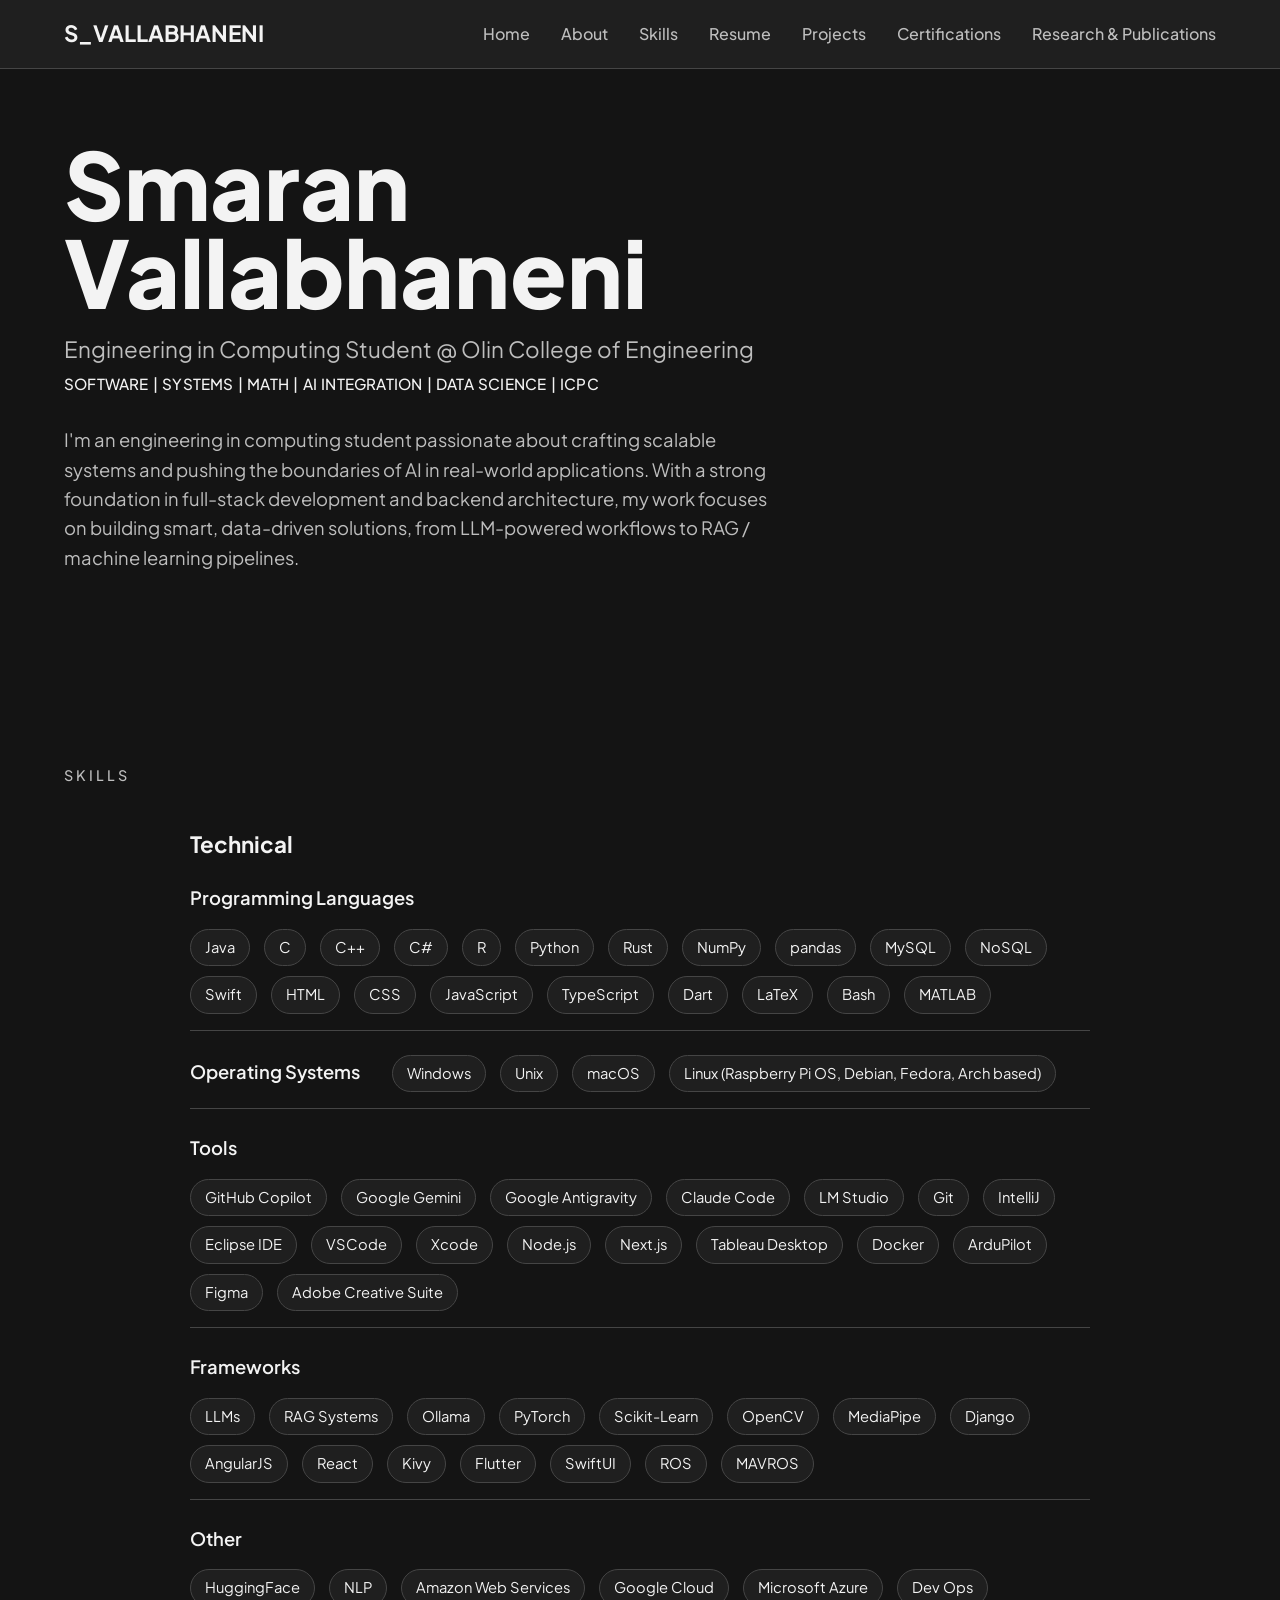
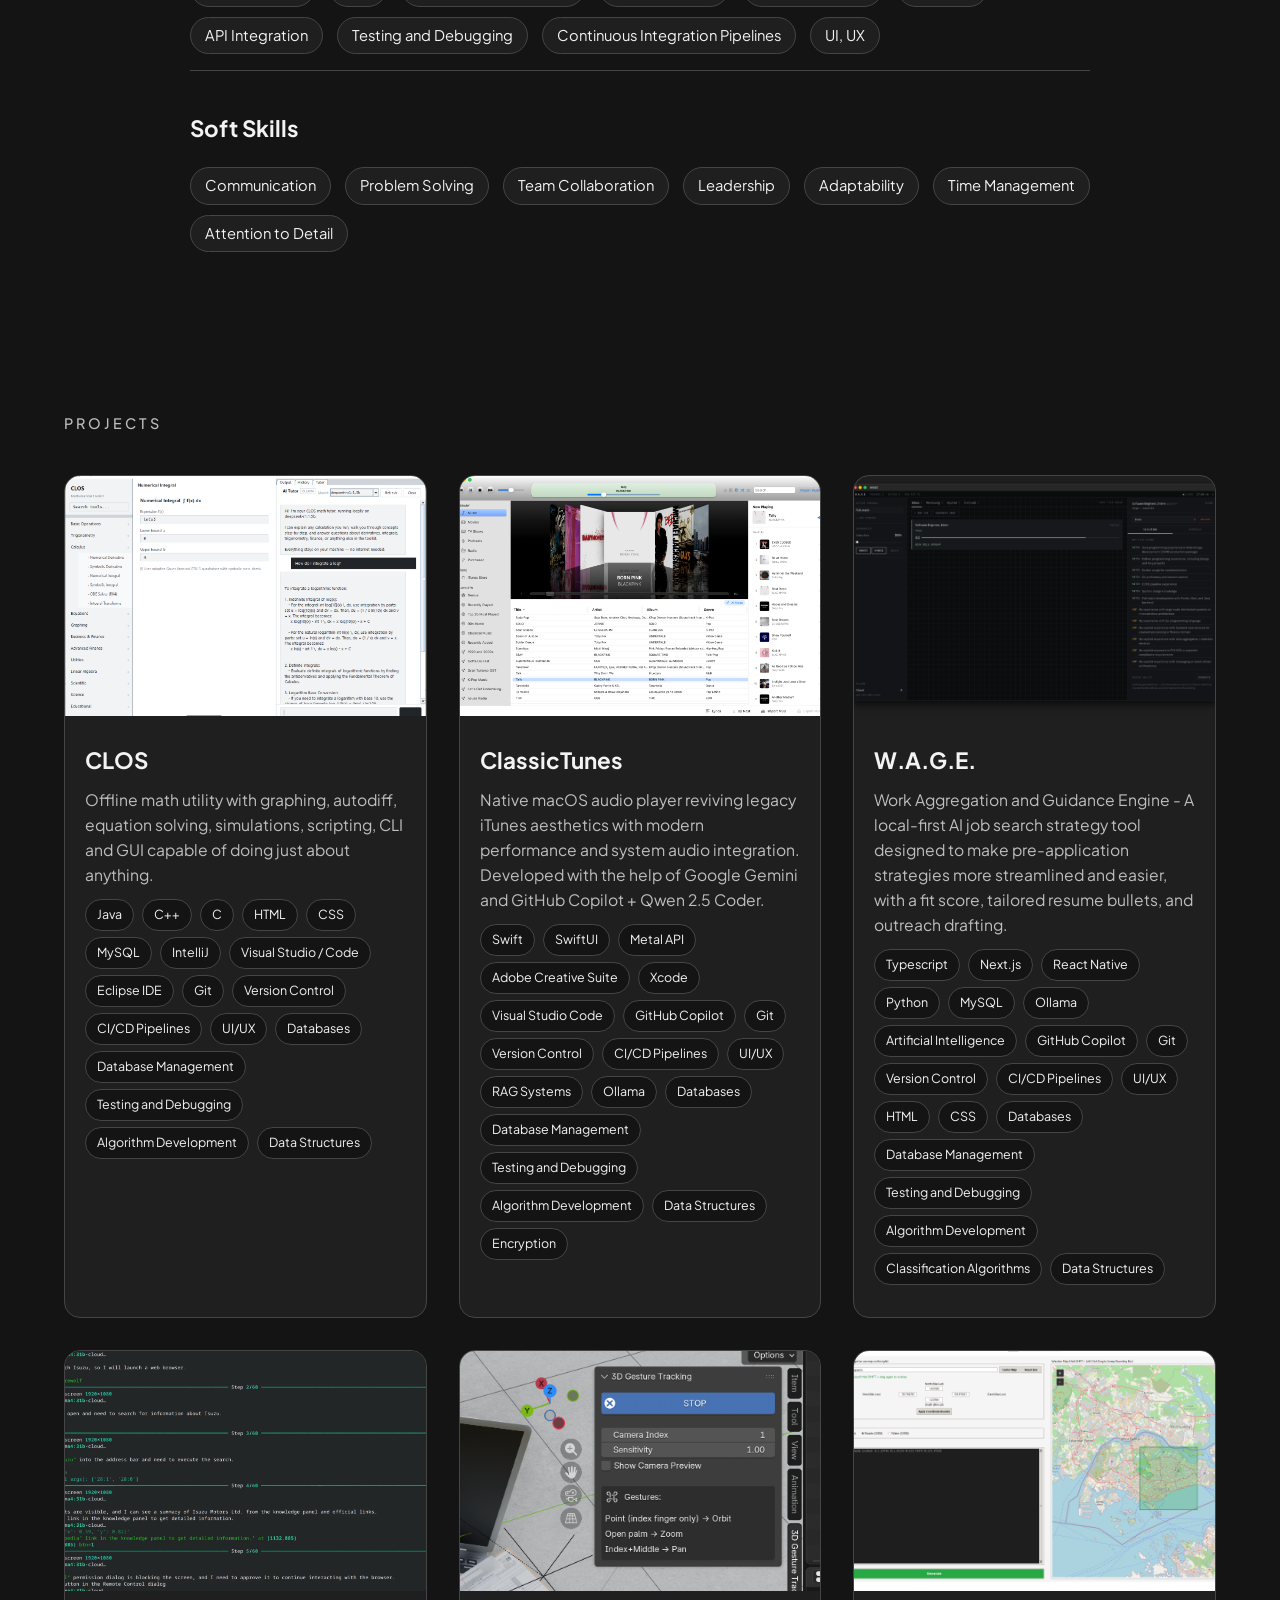
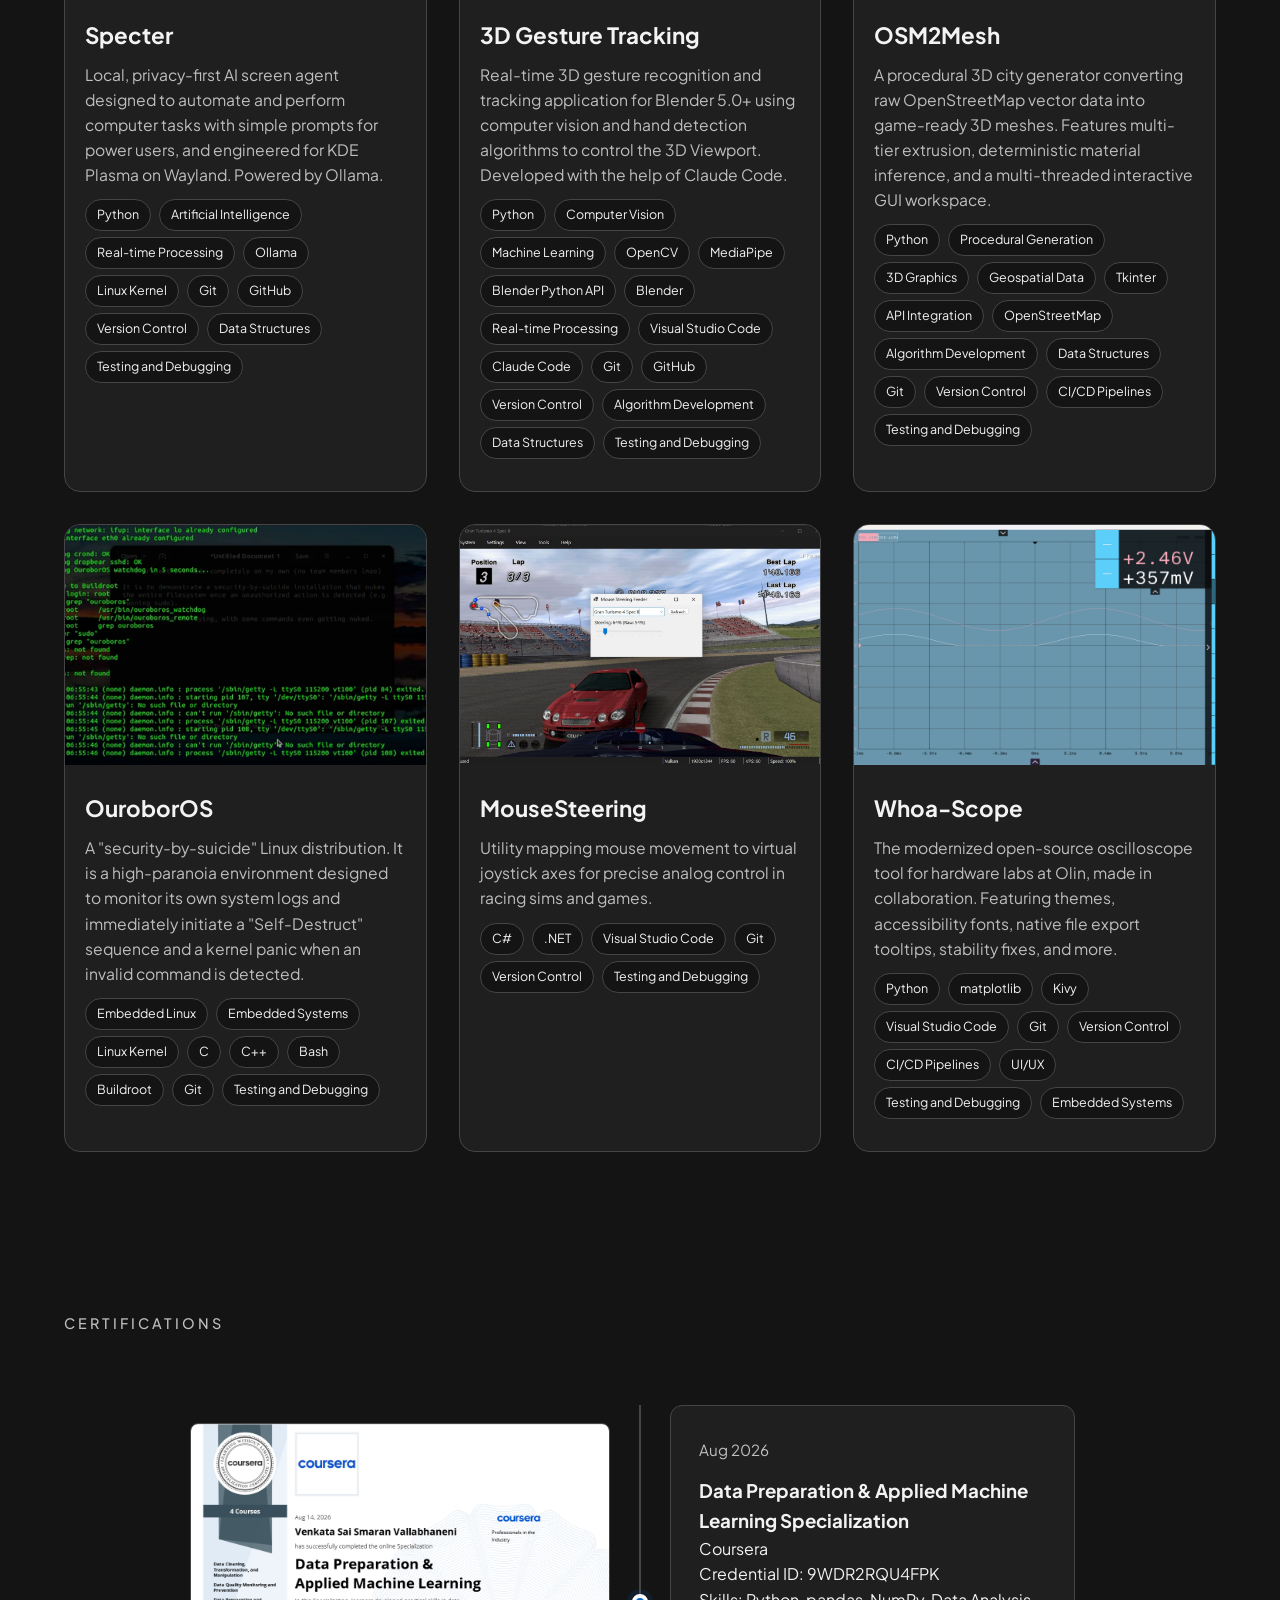
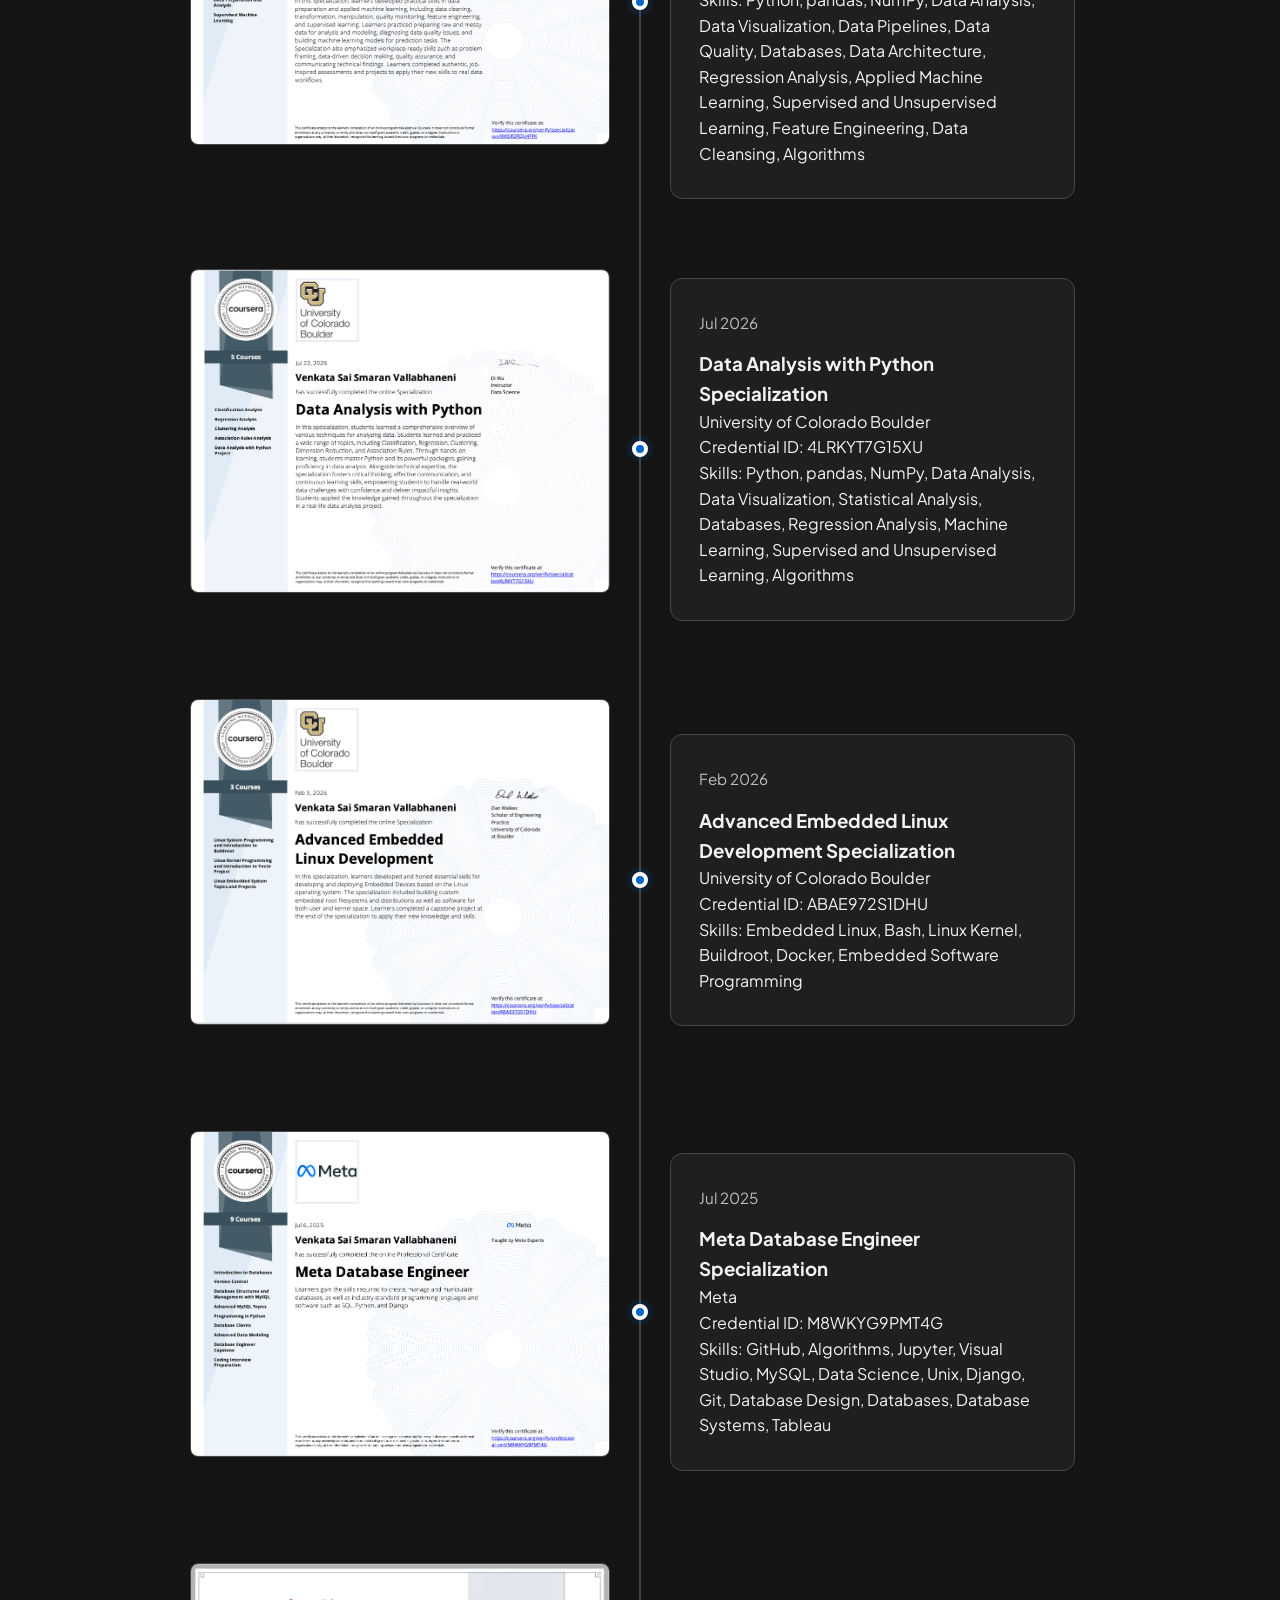
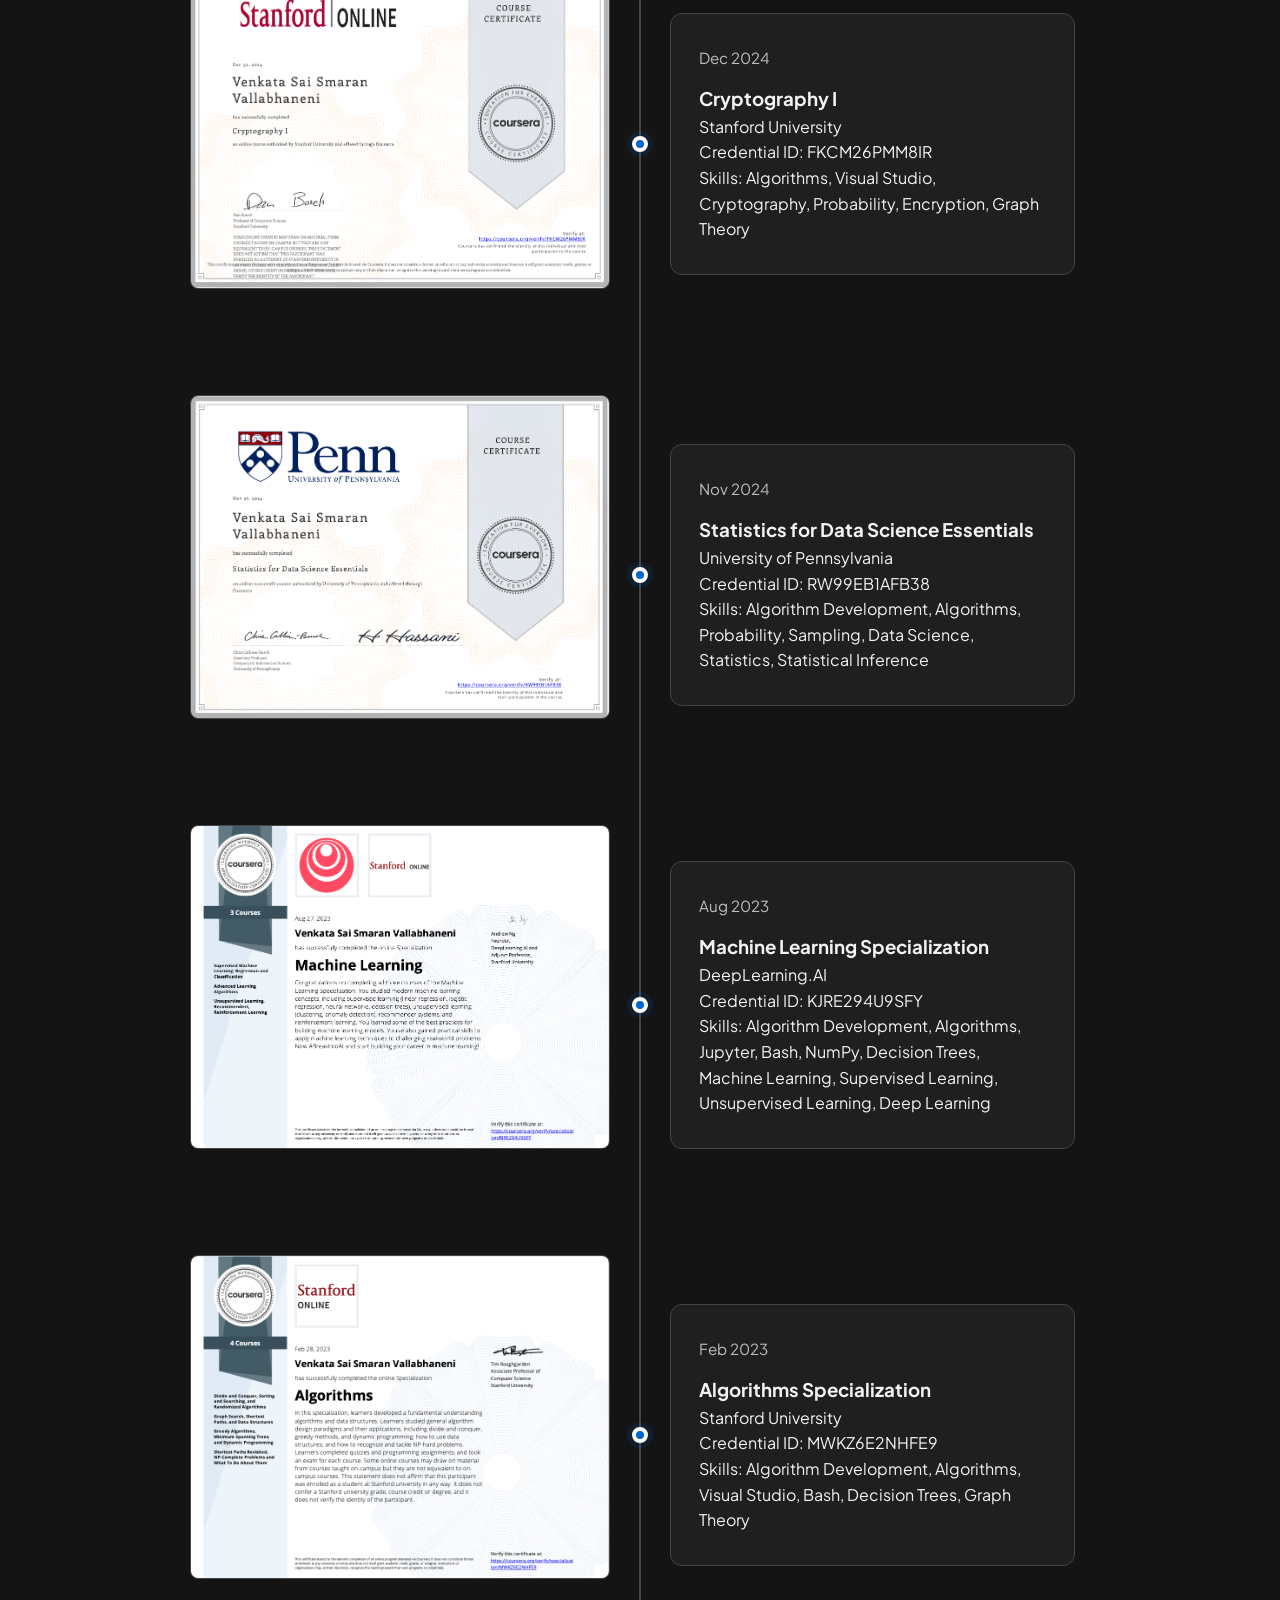
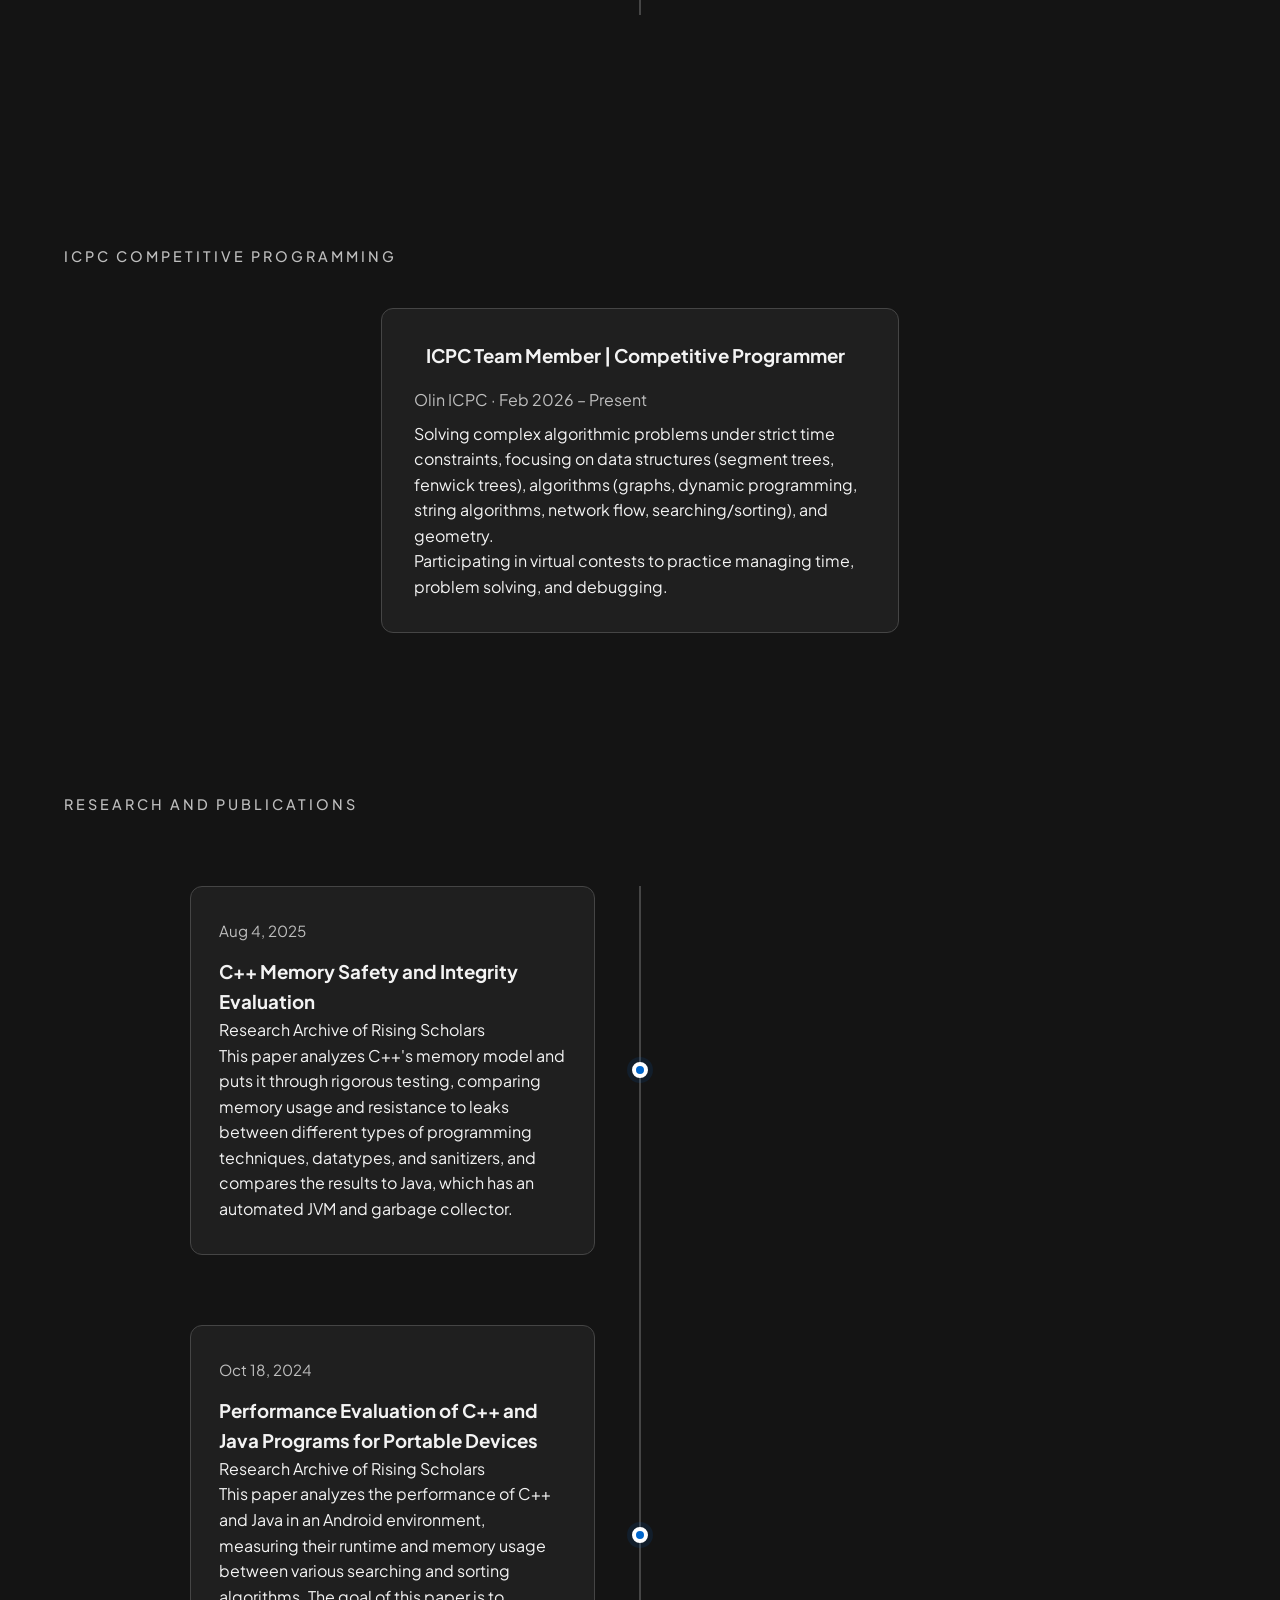
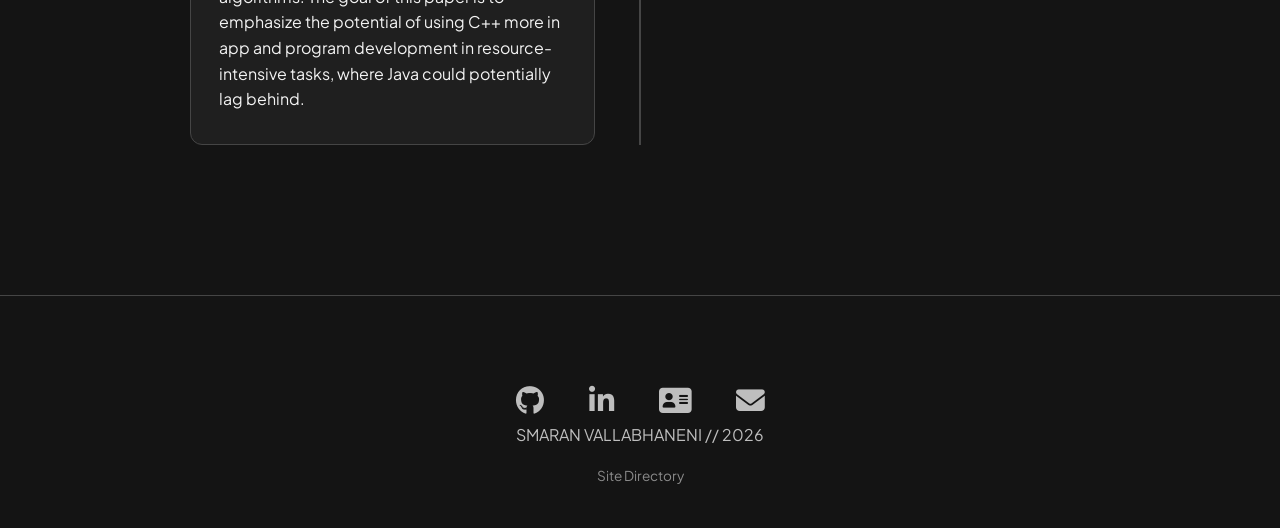
==== index.html @ cecb5847 "Update skills section" ====
<!DOCTYPE html>
<html lang="en">
<head>
    <meta charset="UTF-8">
    <meta name="viewport" content="width=device-width, initial-scale=1.0">
    <title>Smaran Vallabhaneni</title>
    <link rel="stylesheet" href="styles.css">
    <link rel="icon" type="image/x-icon" href="images/favicon.png">
    <link rel="stylesheet" href="https://fonts.googleapis.com/css2?family=Plus+Jakarta+Sans:wght@300;400;500;600;700&display=swap">
    <link rel="stylesheet" href="https://cdnjs.cloudflare.com/ajax/libs/font-awesome/6.6.0/css/all.min.css" integrity="sha512-Kc323vGBEqzTmouAECnVceyQqyqdsSiqLQISBL29aUW4U/M7pSPA/gEUZQqv1cwx4OnYxTxve5UMg5GT6L4JJg==" crossorigin="anonymous" referrerpolicy="no-referrer" />
    <link rel="canonical" href="https://smaran-vallabhaneni.com/">
</head>
<body>
    <nav>
        <div class="container">
            <div class="nav-inner">
                <a href="index.html" class="logo">S_VALLABHANENI</a>
                <button class="hamburger" aria-label="Toggle menu">
                    <span></span>
                    <span></span>
                    <span></span>
                </button>

                <div class="nav-links desktop-nav">
                    <a href="index.html">Home</a>
                    <a href="about.html">About</a>
                    <a href="index.html#skills">Skills</a>
                    <a href="Smaran_Vallabhaneni_Resume.pdf">Resume</a>
                    <a href="index.html#projects">Projects</a>
                    <a href="index.html#certifications">Certifications</a>
                    <a href="index.html#research">Research & Publications</a>
                </div>
            </div>
        </div>
    </nav>

    <div class="mobile-menu">
        <button class="close-menu" aria-label="Close menu">×</button>
        <div class="mobile-menu-inner">
            <a href="index.html">Home</a>
            <a href="about.html">About</a>
            <a href="index.html#skills">Skills</a>
            <a href="Smaran_Vallabhaneni_Resume.pdf">Resume</a>
            <a href="index.html#projects">Projects</a>
            <a href="index.html#certifications">Certifications</a>
            <a href="index.html#research">Research & Publications</a>
        </div>
    </div>

    <main class="container">

        <section class="hero" id="about">
            <h1>Smaran<br>Vallabhaneni</h1>
            <p class="hero-sub main-tagline">Engineering in Computing Student @ Olin College of Engineering</p>
            <p class="hero-sub degree-line">SOFTWARE | SYSTEMS | MATH | AI INTEGRATION | DATA SCIENCE | ICPC</p>

            <p class="hero-bio">
                I'm an engineering in computing student passionate about crafting scalable systems and pushing the boundaries of AI in real-world applications. With a strong foundation in full-stack development and backend architecture, my work focuses on building smart, data-driven solutions, from LLM-powered workflows to RAG / machine learning pipelines.
            </p>
        </section>

        <section class="section" id="skills">
            <h2 class="section-label">SKILLS</h2>

            <div class="skills-compact">

                <h3 class="group-heading">Technical</h3>
                <div class="skills-row">
                    <h3 class="compact-label">Programming Languages</h3>
                    <div class="skills-tags compact-tags">
                        <span class="skill-tag">Java</span>
                        <span class="skill-tag">C</span>
                        <span class="skill-tag">C++</span>
                        <span class="skill-tag">C#</span>
                        <span class="skill-tag">R</span>
                        <span class="skill-tag">Python</span>
                        <span class="skill-tag">Rust</span>
                        <span class="skill-tag">NumPy</span>
                        <span class="skill-tag">pandas</span>
                        <span class="skill-tag">MySQL</span>
                        <span class="skill-tag">NoSQL</span>
                        <span class="skill-tag">Swift</span>
                        <span class="skill-tag">HTML</span>
                        <span class="skill-tag">CSS</span>
                        <span class="skill-tag">JavaScript</span>
                        <span class="skill-tag">TypeScript</span>
                        <span class="skill-tag">Dart</span>
                        <span class="skill-tag">LaTeX</span>
                        <span class="skill-tag">Bash</span>
                        <span class="skill-tag">MATLAB</span>
                    </div>
                </div>
				
                <div class="skills-row">
                    <h3 class="compact-label">Operating Systems</h3>
                    <div class="skills-tags compact-tags">
                        <span class="skill-tag">Windows</span>
                        <span class="skill-tag">Unix</span>
                        <span class="skill-tag">macOS</span>
                        <span class="skill-tag">Linux (Raspberry Pi OS, Debian, Fedora, Arch based)</span>
                    </div>
                </div>
        
                <div class="skills-row">
                    <h3 class="compact-label">Tools</h3>
                    <div class="skills-tags compact-tags">
                        <span class="skill-tag">GitHub Copilot</span>
                        <span class="skill-tag">Google Gemini</span>
                        <span class="skill-tag">Google Antigravity</span>
                        <span class="skill-tag">Claude Code</span>
                        <span class="skill-tag">LM Studio</span>
                        <span class="skill-tag">Git</span>
                        <span class="skill-tag">IntelliJ</span>
                        <span class="skill-tag">Eclipse IDE</span>
                        <span class="skill-tag">VSCode</span>
                        <span class="skill-tag">Xcode</span>
                        <span class="skill-tag">Node.js</span>
                        <span class="skill-tag">Next.js</span>
                        <span class="skill-tag">Tableau Desktop</span>
                        <span class="skill-tag">Docker</span>
                        <span class="skill-tag">ArduPilot</span>
                        <span class="skill-tag">Figma</span>
                        <span class="skill-tag">Adobe Creative Suite</span>
                    </div>
                </div>
        
                <div class="skills-row">
                    <h3 class="compact-label">Frameworks</h3>
                    <div class="skills-tags compact-tags">
                        <span class="skill-tag">LLMs</span>
                        <span class="skill-tag">RAG Systems</span>
                        <span class="skill-tag">Ollama</span>
                        <span class="skill-tag">PyTorch</span>
                        <span class="skill-tag">Scikit-Learn</span>
                        <span class="skill-tag">OpenCV</span>
                        <span class="skill-tag">MediaPipe</span>
                        <span class="skill-tag">Django</span>
                        <span class="skill-tag">AngularJS</span>
                        <span class="skill-tag">React</span>
                        <span class="skill-tag">Kivy</span>
                        <span class="skill-tag">Flutter</span>
                        <span class="skill-tag">SwiftUI</span>
                        <span class="skill-tag">ROS</span>
                        <span class="skill-tag">MAVROS</span>
                    </div>
                </div>
        
                <div class="skills-row">
                    <h3 class="compact-label">Other</h3>
                    <div class="skills-tags compact-tags">
                        <span class="skill-tag">HuggingFace</span>
                        <span class="skill-tag">NLP</span>
                        <span class="skill-tag">Amazon Web Services</span>
                        <span class="skill-tag">Google Cloud</span>
                        <span class="skill-tag">Microsoft Azure</span>
                        <span class="skill-tag">Dev Ops</span>
                        <span class="skill-tag">API Integration</span>
                        <span class="skill-tag">Testing and Debugging</span>
                        <span class="skill-tag">Continuous Integration Pipelines</span>
                        <span class="skill-tag">UI, UX</span>
                    </div>
                </div>

                <h3 class="group-heading">Soft Skills</h3>
                <div class="skills-row" style="border-bottom: none; margin-bottom: 0; padding-bottom: 0;">
                    <div class="skills-tags compact-tags">
                        <span class="skill-tag">Communication</span>
                        <span class="skill-tag">Problem Solving</span>
                        <span class="skill-tag">Team Collaboration</span>
                        <span class="skill-tag">Leadership</span>
                        <span class="skill-tag">Adaptability</span>
                        <span class="skill-tag">Time Management</span>
                        <span class="skill-tag">Attention to Detail</span>
                    </div>
                </div>

            </div>
        </section>

        <section class="section" id="projects">
            <h2 class="section-label">PROJECTS</h2>
            <div class="bento-grid">

                <a href="https://closapp.org/" target="_blank" class="bento-item project-link">
                    <img class="bento-img" src="images/clos.png" alt="CLOS">
                    <div class="bento-overlay">
                        <h3>CLOS</h3>
                        <p>Offline math utility with  graphing, autodiff, equation solving, simulations, scripting, CLI and GUI capable of doing just about anything.</p>
                        <div class="pills-container">
                            <span class="pill">Java</span>
                            <span class="pill">C++</span>
                            <span class="pill">C</span>
                            <span class="pill">HTML</span>
                            <span class="pill">CSS</span>
                            <span class="pill">MySQL</span>
                            <span class="pill">IntelliJ</span>
                            <span class="pill">Visual Studio / Code</span>
                            <span class="pill">Eclipse IDE</span>
                            <span class="pill">Git</span>
                            <span class="pill">Version Control</span>
                            <span class="pill">CI/CD Pipelines</span>
                            <span class="pill">UI/UX</span>
                            <span class="pill">Databases</span>
                            <span class="pill">Database Management</span>
                            <span class="pill">Testing and Debugging</span>
                            <span class="pill">Algorithm Development</span>
                            <span class="pill">Data Structures</span>
                        </div>
                    </div>
                </a>

                <a href="https://smaran-vallabhaneni.com/ClassicTunes/" target="_blank" class="bento-item project-link">
                    <img class="bento-img" src="images/classictunes.png" alt="ClassicTunes">
                    <div class="bento-overlay">
                        <h3>ClassicTunes</h3>
                        <p>Native macOS audio player reviving legacy iTunes aesthetics with modern performance and system audio integration. Developed with the help of Google Gemini and GitHub Copilot + Qwen 2.5 Coder.</p>
                        <div class="pills-container">
                            <span class="pill">Swift</span>
                            <span class="pill">SwiftUI</span>
                            <span class="pill">Metal API</span>
                            <span class="pill">Adobe Creative Suite</span>
                            <span class="pill">Xcode</span>
                            <span class="pill">Visual Studio Code</span>
                            <span class="pill">GitHub Copilot</span>
                            <span class="pill">Git</span>
                            <span class="pill">Version Control</span>
                            <span class="pill">CI/CD Pipelines</span>
                            <span class="pill">UI/UX</span>
                            <span class="pill">RAG Systems</span>
                            <span class="pill">Ollama</span>
                            <span class="pill">Databases</span>
                            <span class="pill">Database Management</span>
                            <span class="pill">Testing and Debugging</span>
                            <span class="pill">Algorithm Development</span>
                            <span class="pill">Data Structures</span>
                            <span class="pill">Encryption</span>
                        </div>
                    </div>
                </a>

                <a href="https://smaran-vallabhaneni.com/W.A.G.E/" target="_blank" class="bento-item project-link">
                    <img class="bento-img" src="images/wage.png" alt="W.A.G.E.">
                    <div class="bento-overlay">
                        <h3>W.A.G.E.</h3>
                        <p>Work Aggregation and Guidance Engine - A local-first AI job search strategy tool designed to make pre-application strategies more streamlined and easier, with a fit score, tailored resume bullets, and outreach drafting.</p>
                        <div class="pills-container">
                            <span class="pill">Typescript</span>
                            <span class="pill">Next.js</span>
                            <span class="pill">React Native</span>
                            <span class="pill">Python</span>
                            <span class="pill">MySQL</span>
                            <span class="pill">Ollama</span>
                            <span class="pill">Artificial Intelligence</span>
                            <span class="pill">GitHub Copilot</span>
                            <span class="pill">Git</span>
                            <span class="pill">Version Control</span>
                            <span class="pill">CI/CD Pipelines</span>
                            <span class="pill">UI/UX</span>
                            <span class="pill">HTML</span>
                            <span class="pill">CSS</span>
                            <span class="pill">Databases</span>
                            <span class="pill">Database Management</span>
                            <span class="pill">Testing and Debugging</span>
                            <span class="pill">Algorithm Development</span>
                            <span class="pill">Classification Algorithms</span>
                            <span class="pill">Data Structures</span>
                        </div>
                    </div>
                </a>
                
                <a href="https://github.com/happysmaran/Specter" target="_blank" class="bento-item project-link">
                    <img class="bento-img" src="images/specter.png" alt="3D Gesture Tracking">
                    <div class="bento-overlay">
                        <h3>Specter</h3>
                        <p>Local, privacy-first AI screen agent designed to automate and perform computer tasks with simple prompts for power users, and engineered for KDE Plasma on Wayland. Powered by Ollama.</p>
                        <div class="pills-container">
                            <span class="pill">Python</span>
                            <span class="pill">Artificial Intelligence</span>
                            <span class="pill">Real-time Processing</span>
                            <span class="pill">Ollama</span>
                            <span class="pill">Linux Kernel</span>
                            <span class="pill">Git</span>
                            <span class="pill">GitHub</span>
                            <span class="pill">Version Control</span>
                            <span class="pill">Data Structures</span>
                            <span class="pill">Testing and Debugging</span>
                        </div>
                    </div>
                </a>

                <a href="https://smaran-vallabhaneni.com/3D-Gesture-Tracking/" target="_blank" class="bento-item project-link">
                    <img class="bento-img" src="images/3dtrack.png" alt="3D Gesture Tracking">
                    <div class="bento-overlay">
                        <h3>3D Gesture Tracking</h3>
                        <p>Real-time 3D gesture recognition and tracking application for Blender 5.0+ using computer vision and hand detection algorithms to control the 3D Viewport. Developed with the help of Claude Code.</p>
                        <div class="pills-container">
                            <span class="pill">Python</span>
                            <span class="pill">Computer Vision</span>
                            <span class="pill">Machine Learning</span>
                            <span class="pill">OpenCV</span>
                            <span class="pill">MediaPipe</span>
                            <span class="pill">Blender Python API</span>
                            <span class="pill">Blender</span>
                            <span class="pill">Real-time Processing</span>
                            <span class="pill">Visual Studio Code</span>
                            <span class="pill">Claude Code</span>
                            <span class="pill">Git</span>
                            <span class="pill">GitHub</span>
                            <span class="pill">Version Control</span>
                            <span class="pill">Algorithm Development</span>
                            <span class="pill">Data Structures</span>
                            <span class="pill">Testing and Debugging</span>
                        </div>
                    </div>
                </a>

                <a href="https://github.com/happysmaran/OSM2Mesh" target="_blank" class="bento-item project-link">
                    <img class="bento-img" src="images/osm2mesh.png" alt="OSM2Mesh">
                    <div class="bento-overlay">
                        <h3>OSM2Mesh</h3>
                        <p>A procedural 3D city generator converting raw OpenStreetMap vector data into game-ready 3D meshes. Features multi-tier extrusion, deterministic material inference, and a multi-threaded interactive GUI workspace.</p>
                        <div class="pills-container">
                            <span class="pill">Python</span>
                            <span class="pill">Procedural Generation</span>
                            <span class="pill">3D Graphics</span>
                            <span class="pill">Geospatial Data</span>
                            <span class="pill">Tkinter</span>
                            <span class="pill">API Integration</span>
                            <span class="pill">OpenStreetMap</span>
                            <span class="pill">Algorithm Development</span>
                            <span class="pill">Data Structures</span>
                            <span class="pill">Git</span>
                            <span class="pill">Version Control</span>
                            <span class="pill">CI/CD Pipelines</span>
                            <span class="pill">Testing and Debugging</span>
                        </div>
                    </div>
                </a>

                <a href="https://github.com/happysmaran/OuroborOS" target="_blank" class="bento-item project-link">
                    <img class="bento-img" src="images/ouroboros.png" alt="Whoa-Scope">
                    <div class="bento-overlay">
                        <h3>OuroborOS</h3>
                        <p>A "security-by-suicide" Linux distribution. It is a high-paranoia environment designed to monitor its own system logs and immediately initiate a "Self-Destruct" sequence and a kernel panic when an invalid command is detected.</p>
                        <div class="pills-container">
                            <span class="pill">Embedded Linux</span>
                            <span class="pill">Embedded Systems</span>
                            <span class="pill">Linux Kernel</span>
                            <span class="pill">C</span>
                            <span class="pill">C++</span>
                            <span class="pill">Bash</span>
                            <span class="pill">Buildroot</span>
                            <span class="pill">Git</span>
                            <span class="pill">Testing and Debugging</span>
                        </div>
                    </div>
                </a>

                <a href="https://github.com/happysmaran/mousesteering" target="_blank" class="bento-item project-link">
                    <img class="bento-img" src="images/mousesteer.jpg" alt="MouseSteering">
                    <div class="bento-overlay">
                        <h3>MouseSteering</h3>
                        <p>Utility mapping mouse movement to virtual joystick axes for precise analog control in racing sims and games.</p>
                        <div class="pills-container">
                            <span class="pill">C#</span>
                            <span class="pill">.NET</span>
                            <span class="pill">Visual Studio Code</span>
                            <span class="pill">Git</span>
                            <span class="pill">Version Control</span>
                            <span class="pill">Testing and Debugging</span>
                        </div>
                    </div>
                </a>

                <a href="https://github.com/rivques/whoa-scope" target="_blank" class="bento-item project-link">
                    <img class="bento-img" src="images/whoascope.png" alt="Whoa-Scope">
                    <div class="bento-overlay">
                        <h3>Whoa-Scope</h3>
                        <p>The modernized open-source oscilloscope tool for hardware labs at Olin, made in collaboration. Featuring themes, accessibility fonts, native file export tooltips, stability fixes, and more.</p>
                        <div class="pills-container">
                            <span class="pill">Python</span>
                            <span class="pill">matplotlib</span>
                            <span class="pill">Kivy</span>
                            <span class="pill">Visual Studio Code</span>
                            <span class="pill">Git</span>
                            <span class="pill">Version Control</span>
                            <span class="pill">CI/CD Pipelines</span>
                            <span class="pill">UI/UX</span>
                            <span class="pill">Testing and Debugging</span>
                            <span class="pill">Embedded Systems</span>
                        </div>
                    </div>
                </a>

            </div>
        </section>

        <section class="section" id="certifications">
            <h2 class="section-label">CERTIFICATIONS</h2>
            <div class="timeline">

                <a href="https://www.coursera.org/account/accomplishments/specialization/9WDR2RQU4FPK" target="_blank" class="cert-item-link">
                    <div class="exp-item cert-item">
                        <div class="cert-preview">
                            <img src="certificates/coursera_data_machine.png" alt="Data Preparation & Applied Machine Learning Specialization Certificate" class="cert-image">
                        </div>
                        <div class="exp-content">
                            <div class="exp-date">Aug 2026</div>
                            <h3>Data Preparation & Applied Machine Learning Specialization</h3>
                            <p>Coursera<br>Credential ID: 9WDR2RQU4FPK</p>
                            <p>Skills: Python, pandas, NumPy, Data Analysis, Data Visualization, Data Pipelines, Data Quality, Databases, Data Architecture, Regression Analysis, Applied Machine Learning, Supervised and Unsupervised Learning, Feature Engineering, Data Cleansing, Algorithms</p>
                        </div>
                        <div class="exp-dot"></div>
                    </div>
                </a>

                <a href="https://www.coursera.org/account/accomplishments/specialization/4LRKYT7G15XU" target="_blank" class="cert-item-link">
                    <div class="exp-item cert-item">
                        <div class="cert-preview">
                            <img src="certificates/ucboulder_datanalys_python.png" alt="Data Analysis with Python Specialization Certificate" class="cert-image">
                        </div>
                        <div class="exp-content">
                            <div class="exp-date">Jul 2026</div>
                            <h3>Data Analysis with Python Specialization</h3>
                            <p>University of Colorado Boulder<br>Credential ID: 4LRKYT7G15XU</p>
                            <p>Skills: Python, pandas, NumPy, Data Analysis, Data Visualization, Statistical Analysis, Databases, Regression Analysis, Machine Learning, Supervised and Unsupervised Learning, Algorithms</p>
                        </div>
                        <div class="exp-dot"></div>
                    </div>
                </a>

                <a href="https://www.coursera.org/account/accomplishments/specialization/ABAE972S1DHU" target="_blank" class="cert-item-link">
                    <div class="exp-item cert-item">
                        <div class="cert-preview">
                            <img src="certificates/ucboulder_advlinuxdev.png" alt="Advanced Embedded Linux Development Specialization Certificate" class="cert-image">
                        </div>
                        <div class="exp-content">
                            <div class="exp-date">Feb 2026</div>
                            <h3>Advanced Embedded Linux Development Specialization</h3>
                            <p>University of Colorado Boulder<br>Credential ID: ABAE972S1DHU</p>
                            <p>Skills: Embedded Linux, Bash, Linux Kernel, Buildroot, Docker, Embedded Software Programming</p>
                        </div>
                        <div class="exp-dot"></div>
                    </div>
                </a>

                <a href="https://www.coursera.org/account/accomplishments/specialization/M8WKYG9PMT4G" target="_blank" class="cert-item-link">
                    <div class="exp-item cert-item">
                        <div class="cert-preview">
                            <img src="certificates/meta_db_engineer.png" alt="Meta Database Engineer Specialization Certificate" class="cert-image">
                        </div>
                        <div class="exp-content">
                            <div class="exp-date">Jul 2025</div>
                            <h3>Meta Database Engineer Specialization</h3>
                            <p>Meta<br>Credential ID: M8WKYG9PMT4G</p>
                            <p>Skills: GitHub, Algorithms, Jupyter, Visual Studio, MySQL, Data Science, Unix, Django, Git, Database Design, Databases, Database Systems, Tableau</p>
                        </div>
                        <div class="exp-dot"></div>
                    </div>
                </a>

                <a href="https://www.coursera.org/account/accomplishments/verify/FKCM26PMM8IR" target="_blank" class="cert-item-link">
                    <div class="exp-item cert-item">
                        <div class="cert-preview">
                            <img src="certificates/stanford_crypto_1.png" alt="Cryptography I Certificate" class="cert-image">
                        </div>
                        <div class="exp-content">
                            <div class="exp-date">Dec 2024</div>
                            <h3>Cryptography I</h3>
                            <p>Stanford University<br>Credential ID: FKCM26PMM8IR</p>
                            <p>Skills: Algorithms, Visual Studio, Cryptography, Probability, Encryption, Graph Theory</p>
                        </div>
                        <div class="exp-dot"></div>
                    </div>
                </a>

                <a href="https://coursera.org/verify/RW99EB1AFB38" target="_blank" class="cert-item-link">
                    <div class="exp-item cert-item">
                        <div class="cert-preview">
                            <img src="certificates/upenn_stats.png" alt="Statistics for Data Science Essentials Certificate" class="cert-image">
                        </div>
                        <div class="exp-content">
                            <div class="exp-date">Nov 2024</div>
                            <h3>Statistics for Data Science Essentials</h3>
                            <p>University of Pennsylvania<br>Credential ID: RW99EB1AFB38</p>
                            <p>Skills: Algorithm Development, Algorithms, Probability, Sampling, Data Science, Statistics, Statistical Inference</p>
                        </div>
                        <div class="exp-dot"></div>
                    </div>
                </a>

                <a href="https://www.coursera.org/account/accomplishments/specialization/KJRE294U9SFY" target="_blank" class="cert-item-link">
                    <div class="exp-item cert-item">
                        <div class="cert-preview">
                            <img src="certificates/stanford_ml.png" alt="Machine Learning Specialization Certificate" class="cert-image">
                        </div>
                        <div class="exp-content">
                            <div class="exp-date">Aug 2023</div>
                            <h3>Machine Learning Specialization</h3>
                            <p>DeepLearning.AI<br>Credential ID: KJRE294U9SFY</p>
                            <p>Skills: Algorithm Development, Algorithms, Jupyter, Bash, NumPy, Decision Trees, Machine Learning, Supervised Learning, Unsupervised Learning, Deep Learning</p>
                        </div>
                        <div class="exp-dot"></div>
                    </div>
                </a>

                <a href="https://www.coursera.org/account/accomplishments/specialization/MWKZ6E2NHFE9" target="_blank" class="cert-item-link">
                    <div class="exp-item cert-item">
                        <div class="cert-preview">
                            <img src="certificates/stanford_algos.png" alt="Algorithms Specialization Certificate" class="cert-image">
                        </div>
                        <div class="exp-content">
                            <div class="exp-date">Feb 2023</div>
                            <h3>Algorithms Specialization</h3>
                            <p>Stanford University<br>Credential ID: MWKZ6E2NHFE9</p>
                            <p>Skills: Algorithm Development, Algorithms, Visual Studio, Bash, Decision Trees, Graph Theory</p>
                        </div>
                        <div class="exp-dot"></div>
                    </div>
                </a>

            </div>
        </section>

        <section class="section" id="icpc">
            <h2 class="section-label">ICPC COMPETITIVE PROGRAMMING</h2>
            <div class="exp-content" style="max-width:900px; margin:0 auto; padding:32px;">
                <div style="margin-bottom:16px;">
                    <h3 style="display:inline; margin-left:12px;">ICPC Team Member | Competitive Programmer</h3>
                </div>
                <p style="color:var(--text-dim); margin-bottom:8px;">Olin ICPC · Feb 2026 – Present</p>
                <p>Solving complex algorithmic problems under strict time constraints, focusing on data structures (segment trees, fenwick trees), algorithms (graphs, dynamic programming, string algorithms, network flow, searching/sorting), and geometry.</p>
                <p>Participating in virtual contests to practice managing time, problem solving, and debugging.</p>
            </div>
        </section>

        <section class="section" id="research">
            <h2 class="section-label">RESEARCH AND PUBLICATIONS</h2>
            <div class="timeline">
                <a href="https://doi.org/10.58445/rars.2876" target="_blank" class="publication-link">
                    <div class="exp-item">
                        <div class="exp-content">
                            <div class="exp-date">Aug 4, 2025</div>
                            <h3>C++ Memory Safety and Integrity Evaluation</h3>
                            <p>Research Archive of Rising Scholars</p>
                            <p>This paper analyzes C++'s memory model and puts it through rigorous testing, comparing memory usage and resistance to leaks between different types of programming techniques, datatypes, and sanitizers, and compares the results to Java, which has an automated JVM and garbage collector.</p>
                        </div>
                        <div class="exp-dot"></div>
                    </div>
                </a>

                <a href="https://doi.org/10.58445/rars.1783" target="_blank" class="publication-link">
                    <div class="exp-item">
                        <div class="exp-content">
                            <div class="exp-date">Oct 18, 2024</div>
                            <h3>Performance Evaluation of C++ and Java Programs for Portable Devices</h3>
                            <p>Research Archive of Rising Scholars</p>
                            <p>This paper analyzes the performance of C++ and Java in an Android environment, measuring their runtime and memory usage between various searching and sorting algorithms. The goal of this paper is to emphasize the potential of using C++ more in app and program development in resource-intensive tasks, where Java could potentially lag behind.</p>
                        </div>
                        <div class="exp-dot"></div>
                    </div>
                </a>
            </div>
        </section>

    </main>

    <footer>
        <div class="social-links">
            <a href="https://github.com/happysmaran" target="_blank" aria-label="GitHub">
                <i class="fab fa-github"></i>
            </a>
            <a href="https://linkedin.com/in/smaran-vallabhaneni" target="_blank" aria-label="LinkedIn">
                <i class="fab fa-linkedin-in"></i>
            </a>
            <a href="Smaran_Vallabhaneni_Resume.pdf" target="_blank" aria-label="Resume">
                <i class="fas fa-address-card"></i>
            </a>
            <a href="mailto:smaranvallabhaneni@gmail.com" aria-label="Email">
                <i class="fas fa-envelope"></i>
            </a>
        </div>
        <p>SMARAN VALLABHANENI // 2026</p>
        <p style="margin-top: 15px;">
            <a href="directory.html" style="color: var(--text-light); text-decoration: none; font-size: 0.85rem; opacity: 0.7;">Site Directory</a>
        </p>
    </footer>

    <script>
        const hamburger = document.querySelector('.hamburger');
        const mobileMenu = document.querySelector('.mobile-menu');

        if (hamburger && mobileMenu) {
            hamburger.addEventListener('click', () => {
                hamburger.classList.toggle('active');
                mobileMenu.classList.toggle('active');
            });

            document.querySelector('.close-menu')?.addEventListener('click', () => {
                hamburger.classList.remove('active');
                mobileMenu.classList.remove('active');
            });

            document.querySelectorAll('.mobile-menu a').forEach(link => {
                link.addEventListener('click', () => {
                    hamburger.classList.remove('active');
                    mobileMenu.classList.remove('active');
                });
            });

            document.addEventListener('keydown', e => {
                if (e.key === 'Escape' && mobileMenu.classList.contains('active')) {
                    hamburger.classList.remove('active');
                    mobileMenu.classList.remove('active');
                }
            });
        }
    </script>
</body>
</html>
---- styles.css ----
:root {
    --bg: rgb(20,20,20);
    --text: rgb(243,243,243);
    --text-light: rgb(190,190,190);
    --text-dim: rgb(190,190,190);
    --border: rgb(69,69,69);
    --link: #0066cc;
    --link-hover: #004080;
    --accent: #0066cc;
    --dot-size: 16px;
}

* {
    box-sizing: border-box;
    margin: 0;
    padding: 0;
}

body {
    background: var(--bg);
    color: var(--text);
    font-family: 'Plus Jakarta Sans', system-ui, sans-serif;
    line-height: 1.6;
}

.container {
    max-width: 1200px;
    margin: 0 auto;
    padding: 0 24px;
}

/* Nav */
nav {
    position: fixed;
    top: 0;
    left: 0;
    right: 0;
    background: rgb(31,31,31);
    border-bottom: 1px solid var(--border);
    z-index: 1000;
}

.nav-inner {
    display: flex;
    justify-content: space-between;
    align-items: center;
    padding: 16px 0;
}

.logo {
    font-size: 1.4rem;
    font-weight: 700;
    color: var(--text);
    text-decoration: none;
}

.nav-links a {
    color: var(--text-light);
    text-decoration: none;
    margin-left: 28px;
    font-weight: 500;
    transition: color 0.3s ease;
}

.nav-links a:hover,
.nav-links a.active {
    color: var(--link);
}

.hamburger {
    display: none;
    flex-direction: column;
    width: 32px;
    height: 26px;
    background: none;
    border: none;
    cursor: pointer;
    justify-content: space-between;
    padding: 0;
}

.hamburger span {
    width: 100%;
    height: 4px;
    background: var(--text);
    border-radius: 2px;
    display: block;
    transition: all 0.35s ease;
    transform-origin: center;
}

.hamburger.active span:nth-child(1) {
    transform: translateY(11px) rotate(45deg);
}

.hamburger.active span:nth-child(2) {
    opacity: 0;
}

.hamburger.active span:nth-child(3) {
    transform: translateY(-11px) rotate(-45deg);
}

.mobile-menu {
    position: fixed;
    inset: 0;
    background: var(--bg);
    z-index: 999;
    display: flex;
    align-items: center;
    justify-content: center;
    opacity: 0;
    visibility: hidden;
    pointer-events: none;
    transition: opacity 0.4s ease, visibility 0.4s ease;
}

.mobile-menu.active {
    opacity: 1;
    visibility: visible;
    pointer-events: auto;
}

.mobile-menu-inner {
    display: flex;
    flex-direction: column;
    gap: 32px;
    text-align: center;
}

.mobile-menu a {
    color: var(--text);
    font-size: 1.6rem;
    font-weight: 600;
    text-decoration: none;
}

.mobile-menu a:hover {
    color: var(--link);
}

.close-menu {
    position: absolute;
    top: 24px;
    right: 24px;
    background: none;
    border: none;
    font-size: 3rem;
    color: var(--text);
    cursor: pointer;
}

/* Hero */
.hero {
    padding: 140px 0 80px;
}

.hero h1 {
    font-size: clamp(3.5rem, 8vw, 5.8rem);
    font-weight: 800;
    line-height: 0.95;
    margin-bottom: 16px;
}

.hero-sub {
    font-size: 1.4rem;
    color: var(--text-light);
    margin-bottom: 6px;
}

.degree-line {
    font-size: clamp(0.70rem, 3.0vw, 0.95rem);
    letter-spacing: 0.2px;
    line-height: 1.25;
    word-spacing: 1px;
    color: var(--text);
    font-weight: 500;
    margin-top: 4px;
    max-width: 95%;
    display: block;
    padding: 0;
}

.hero-bio {
    font-size: 1.15rem;
    max-width: 720px;
    margin: 32px 0;
    color: var(--text-light);
}

.section {
    padding: 80px 0;
}

.section-label {
    font-size: 0.9rem;
    color: var(--text-light);
    letter-spacing: 3px;
    text-transform: uppercase;
    margin-bottom: 40px;
    font-weight: 500;
}

/* Skills */
.group-heading {
    font-size: 1.4rem;
    font-weight: 700;
    margin: 40px 0 20px;
}

.skills-compact {
    max-width: 900px;
    margin: 0 auto;
}

.skills-row {
    display: flex;
    flex-wrap: wrap;
    align-items: baseline;
    gap: 16px 32px;
    margin-bottom: 24px;
    padding-bottom: 16px;
    border-bottom: 1px solid var(--border);
}

.skills-row:last-child {
    border-bottom: none;
    margin-bottom: 0;
    padding-bottom: 0;
}

.compact-label {
    font-size: 1.15rem;
    font-weight: 600;
    min-width: 160px;
    flex-shrink: 0;
}

.skills-tags {
    display: flex;
    flex-wrap: wrap;
    gap: 10px 14px;
}

.skill-tag {
    font-size: 0.92rem;
    padding: 6px 14px;
    border: 1px solid var(--border);
    border-radius: 30px;
    background: rgb(31,31,31);
    color: var(--text);
    transition: color 0.3s ease, border-color 0.3s ease;
}

/* Projects */
.bento-grid {
    display: grid;
    grid-template-columns: repeat(auto-fit, minmax(340px, 1fr));
    gap: 32px;
}

.bento-item {
    border: 1px solid var(--border);
    border-radius: 16px;
    overflow: hidden;
    text-decoration: none;
    color: inherit;
    display: block;
    background: rgb(31,31,31);
    transition: all 0.3s ease;
}

.bento-img {
    width: 100%;
    height: 240px;
    object-fit: cover;
}

.bento-overlay {
    padding: 20px;
}

.pills-container {
    display: flex;
    flex-wrap: wrap;
    gap: 6px 8px;
    margin-top: 12px;
    margin-bottom: 12px;
}

.pill {
    font-size: 0.78rem;
    padding: 5px 11px;
    background: var(--bg);
    border-radius: 20px;
    border: 1px solid var(--border);
    white-space: nowrap;
}

.bento-overlay h3 {
    font-size: 1.4rem;
    margin-bottom: 8px;
}

.bento-overlay p {
    font-size: 0.98rem;
    color: var(--text-light);
}

/* Timeline */
.timeline {
    position: relative;
    max-width: 900px;
    margin: 0 auto;
}

.timeline::before {
    content: '';
    position: absolute;
    width: 2px;
    background: var(--border);
    top: 0;
    bottom: 0;
    left: 50%;
    transform: translateX(-50%);
}

.exp-item {
    display: flex;
    align-items: center;
    margin: 70px 0;
    position: relative;
}

.exp-item:nth-child(even) {
    flex-direction: row-reverse;
}

.exp-content {
    width: 45%;
    background: rgb(31,31,31);
    border: 1px solid var(--border);
    border-radius: 12px;
    padding: 32px 28px;
    transition: transform 0.3s ease, box-shadow 0.3s ease, border-color 0.3s ease;
}

.exp-content h3, 
.exp-content p {
    transition: color 0.3s ease;
}

.exp-content,
.exp-content * {
    text-decoration: none !important;
}

.exp-content a {
    color: var(--link);
    text-decoration: none !important;
    border-bottom: none !important;
}

.exp-content a:hover,
.exp-content a:focus {
    text-decoration: underline !important;
    color: var(--link-hover);
}

.exp-content:hover {
    border-color: var(--accent);
}

@media (min-width: 1001px) {
    .exp-content:hover {
        transform: translateY(-8px);
        box-shadow: 0 16px 32px rgba(0, 102, 204, 0.15);
    }
    
    /* Smooth explicit color change for elements within layout wrappers on hover */
    .cert-item-link:hover .exp-content h3,
    .publication-link:hover .exp-content h3 {
        color: var(--link) !important;
    }
}

.exp-date {
    font-size: 0.95rem;
    color: var(--text-light);
    margin-bottom: 14px;
    transition: color 0.3s ease;
}

.exp-dot {
    width: var(--dot-size);
    height: var(--dot-size);
    background: var(--accent);
    border-radius: 50%;
    position: absolute;
    left: 50%;
    transform: translateX(-50%);
    z-index: 1;
    border: 4px solid white;
    box-shadow: 0 0 0 5px rgba(0, 102, 204, 0.12);
}

.cert-preview {
    margin: 0 0 36px 0 !important;
    transition: transform 0.3s ease;
}

.cert-image {
    width: 100%;
    max-width: 420px;
    border-radius: 8px;
    border: 1px solid var(--border);
    display: block;
    transition: transform 0.3s ease;
}

.about-section {
    min-height: 80vh;
}

.about-wrapper {
    display: grid;
    grid-template-columns: 1fr 1fr;
    gap: 64px;
    align-items: center;
    max-width: 1100px;
    margin: 0 auto;
}

.about-text {
    padding: 0 40px;
}

.about-text p {
    font-size: 1.05rem;
    margin-bottom: 1.8em;
    color: var(--text);
}

.about-photo {
    padding: 0 40px;
}

.about-image {
    width: 100%;
    max-width: 420px;
    border-radius: 12px;
    border: 1px solid var(--border);
    display: block;
}

/* Footer */
footer {
    padding: 80px 0 40px;
    text-align: center;
    color: var(--text-light);
    border-top: 1px solid var(--border);
}

.social-links a {
    color: var(--text-light);
    font-size: 1.8rem;
    margin: 0 20px;
    text-decoration: none;
    transition: color 0.3s ease;
}

.social-links a:hover {
    color: var(--link);
}

/* Mobile / Tablet adjustments */
@media (max-width: 1000px) {
    .container {
        padding: 0 20px;
    }

    .hamburger {
        display: flex;
    }

    .desktop-nav {
        display: none;
    }

    .hero {
        padding: 110px 0 50px;
    }

    .hero h1 {
        font-size: clamp(2.4rem, 9vw, 4.0rem);
    }

    .hero-sub {
        font-size: clamp(0.84rem, 2.6vw, 0.92rem);
    }

    .degree-line {
        font-size: clamp(0.56rem, 2.5vw, 0.68rem);
        line-height: 1.28;
        letter-spacing: 0.1px;
        margin-top: 6px;
        padding: 0;
    }

    .hero-bio {
        font-size: clamp(0.90rem, 3.0vw, 0.96rem);
        margin: 24px 0;
    }

    .section-label {
        font-size: 0.78rem;
    }

    .group-heading {
        font-size: 1.2rem;
    }

    .compact-label {
        font-size: 1rem;
    }

    .skill-tag {
        font-size: 0.80rem;
        padding: 4px 10px;
    }

    .bento-overlay h3 {
        font-size: 1.2rem;
    }

    .bento-overlay p {
        font-size: 0.88rem;
    }

    .exp-content {
        padding: 20px 14px;
        font-size: 0.92rem;
    }

    .exp-date {
        font-size: 0.85rem;
    }

    .about-text p {
        font-size: 0.85rem;
    }

    .about-wrapper {
        grid-template-columns: 1fr;
        gap: 56px;
    }

    .about-text {
        padding: 0 40px;
        text-align: left !important;
    }

    .about-photo {
        padding: 0 40px;
    }

    .about-image {
        max-width: 300px;
        margin: 0 auto;
        margin-top: -50px;
    }

    .bento-grid {
        grid-template-columns: 1fr;
    }

    .skills-row {
        flex-direction: column;
        gap: 12px;
    }

    .compact-label {
        min-width: auto;
    }

    .timeline::before {
        display: none;
    }

    .exp-item,
    .exp-item:nth-child(even) {
        flex-direction: column;
        align-items: stretch;
        margin: 56px 0;
    }

    .exp-content {
        width: 100%;
        padding: 28px 20px;
    }

    .exp-dot {
        display: none;
    }

    .cert-preview {
        margin-bottom: 32px !important;
    }
}

@media (max-width: 600px) {
    .container {
        padding: 0 16px;
    }

    .hero {
        padding: 90px 0 40px;
    }

    .hero h1 {
        font-size: clamp(2.2rem, 10vw, 3.6rem);
    }

    .hero-sub {
        font-size: clamp(0.72rem, 3vw, 0.80rem);
        line-height: 1.32;
    }

    .degree-line {
        font-size: clamp(0.52rem, 2.9vw, 0.62rem);
        line-height: 1.25;
        letter-spacing: 0.02px;
        word-spacing: 0.3px;
        margin-top: 5px;
        padding: 0;
    }

    .hero-bio {
        font-size: clamp(0.86rem, 3.4vw, 0.92rem);
        margin: 20px 0;
    }

    .section {
        padding: 50px 0;
    }

    .skill-tag {
        font-size: 0.75rem;
        padding: 4px 8px;
    }

    .bento-overlay p {
        font-size: 0.84rem;
    }

    .about-text {
        padding: 0 36px;
    }

    .about-photo {
        padding: 0 28px;
    }
}

/* Links */
.timeline a,
.timeline a:link,
.timeline a:visited,
.cert-item-link,
.cert-item-link a,
.cert-item-link a:link,
.cert-item-link a:visited,
.publication-link,
.publication-link a,
.publication-link a:link,
.publication-link a:visited {
    color: var(--text) !important;
    text-decoration: none !important;
    border-bottom: none !important;
    background: none !important;
    cursor: pointer;
}

.timeline a:hover,
.timeline a:focus,
.cert-item-link a:hover,
.cert-item-link a:focus,
.publication-link a:hover,
.publication-link a:focus {
    color: var(--link) !important;
    text-decoration: none !important;
}

.timeline a:visited,
.cert-item-link a:visited,
.publication-link a:visited {
    color: var(--text) !important;
}

@media (min-width: 1001px) {
    .exp-item.cert-item {
        gap: 60px;
    }

    .bento-item:hover {
        transform: translateY(-8px);
        box-shadow: 0 16px 32px rgba(0, 102, 204, 0.15);
        border-color: var(--accent);
    }

    .cert-item-link:hover .cert-preview,
    .cert-item-link:hover .exp-content,
    .exp-item.cert-item:hover .cert-preview,
    .exp-item.cert-item:hover .exp-content {
        transform: translateY(-8px);
    }

    .cert-item-link:hover .exp-content h3,
    .cert-item-link:hover .exp-content p,
    .cert-item-link:hover .exp-content div,
    .cert-item-link:hover .exp-content li,
    .publication-link:hover .exp-content h3,
    .publication-link:hover .exp-content p,
    .publication-link:hover .exp-content div,
    .publication-link:hover .exp-content li {
        color: var(--link) !important;
    }
}

@media (hover: hover) {
    .skill-tag:hover {
        color: var(--link);
        border-color: var(--accent);
    }
}
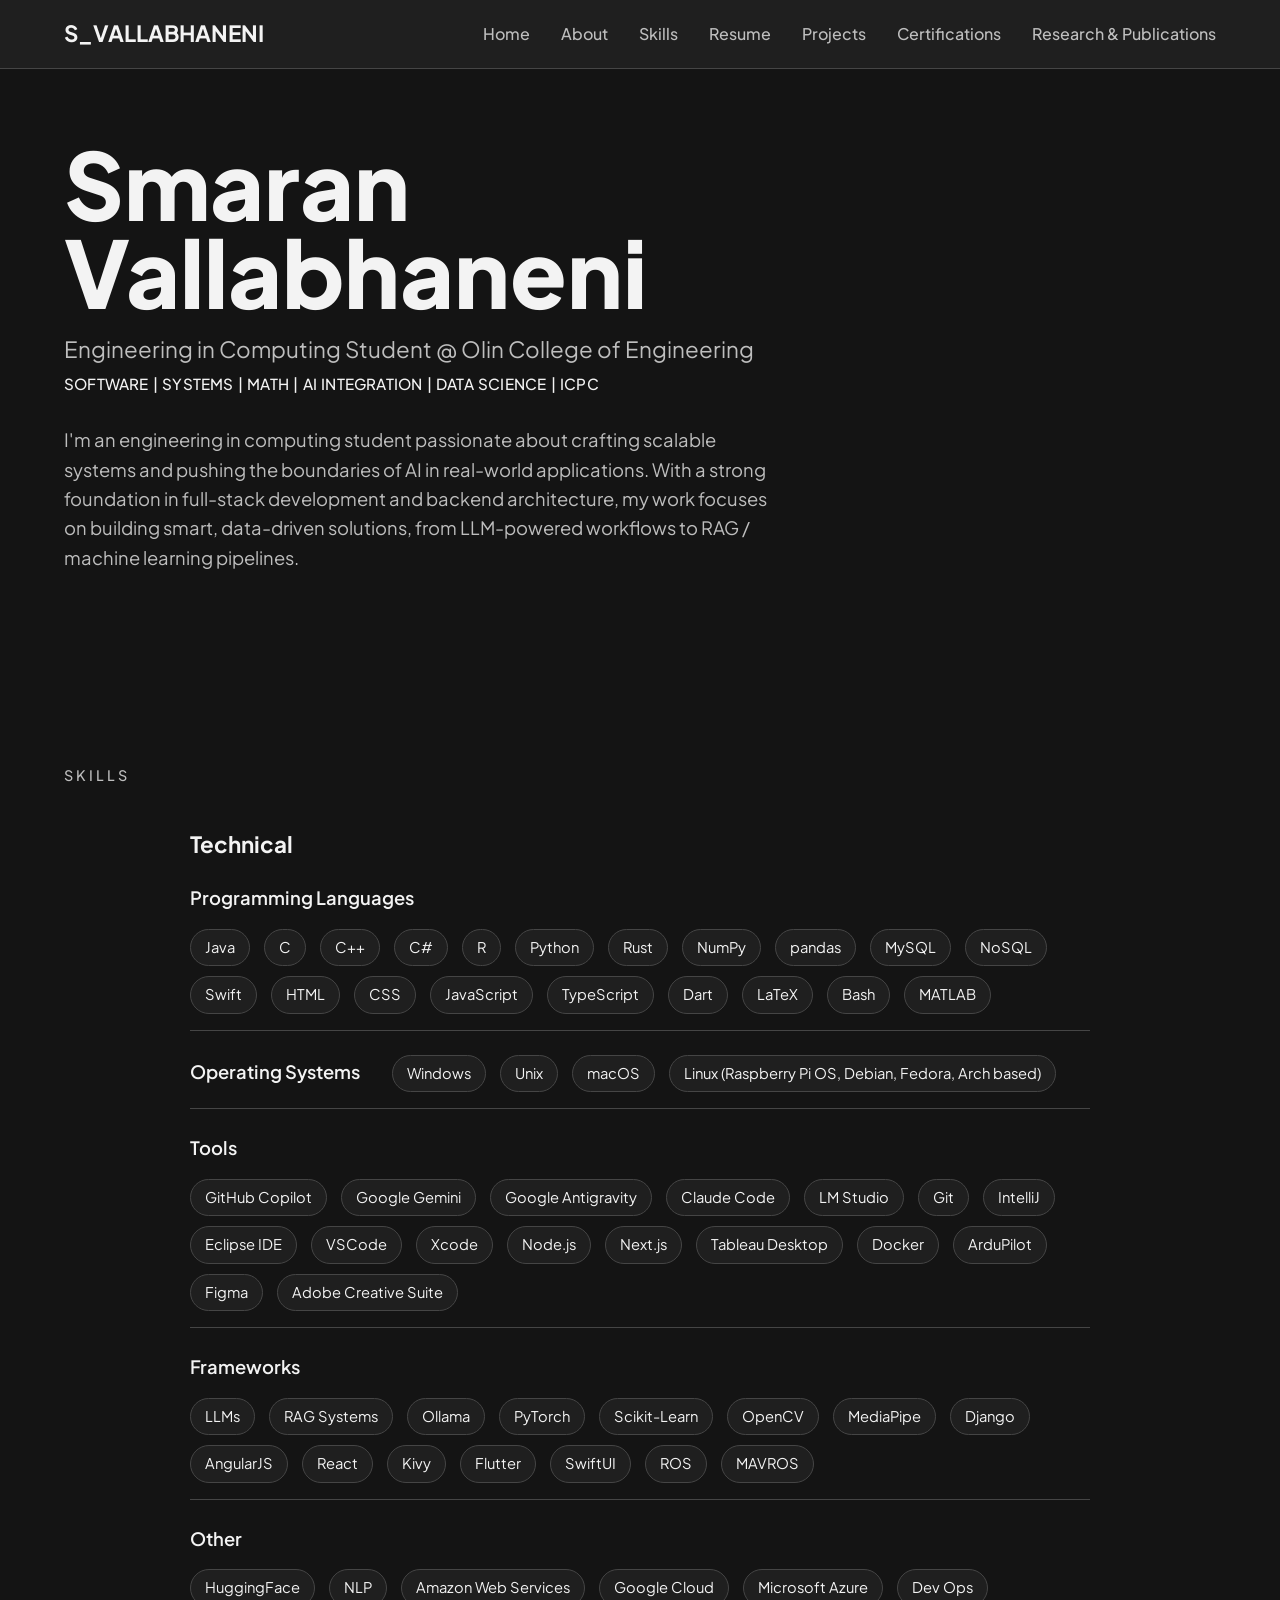
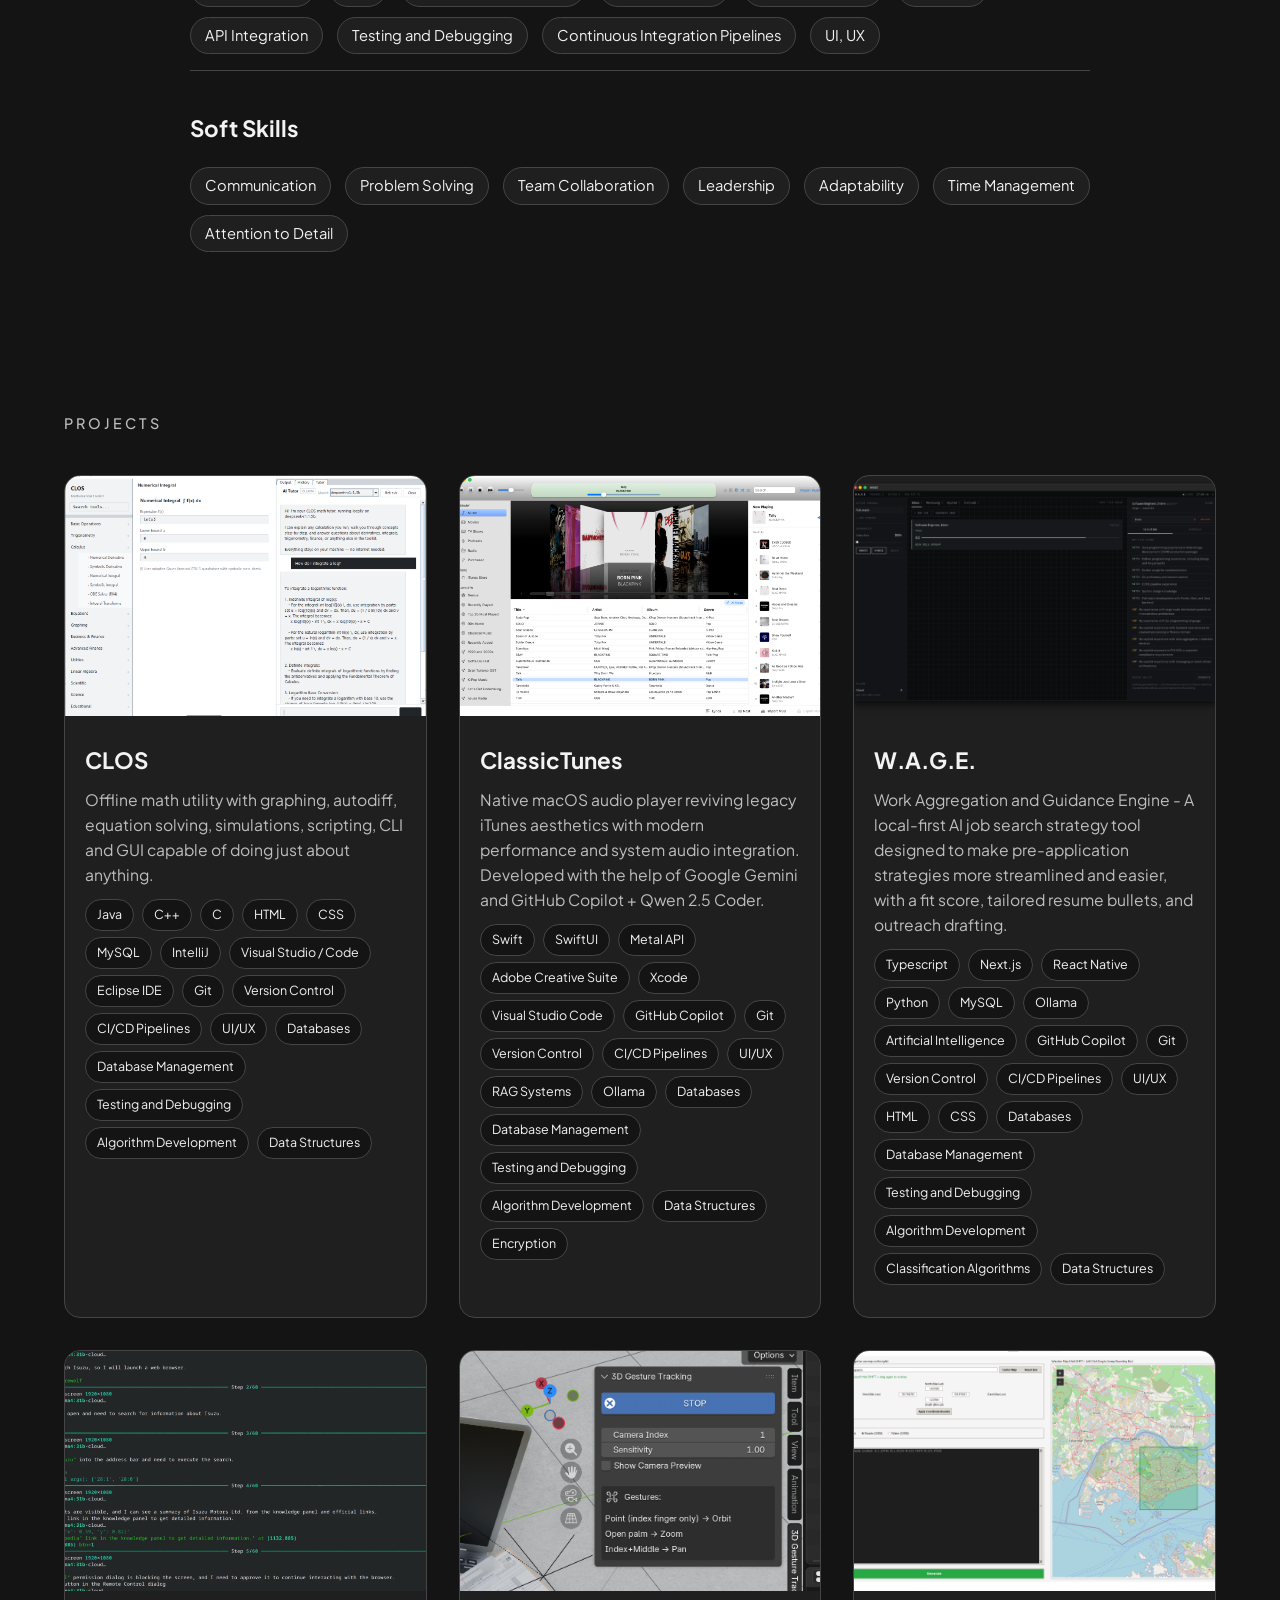
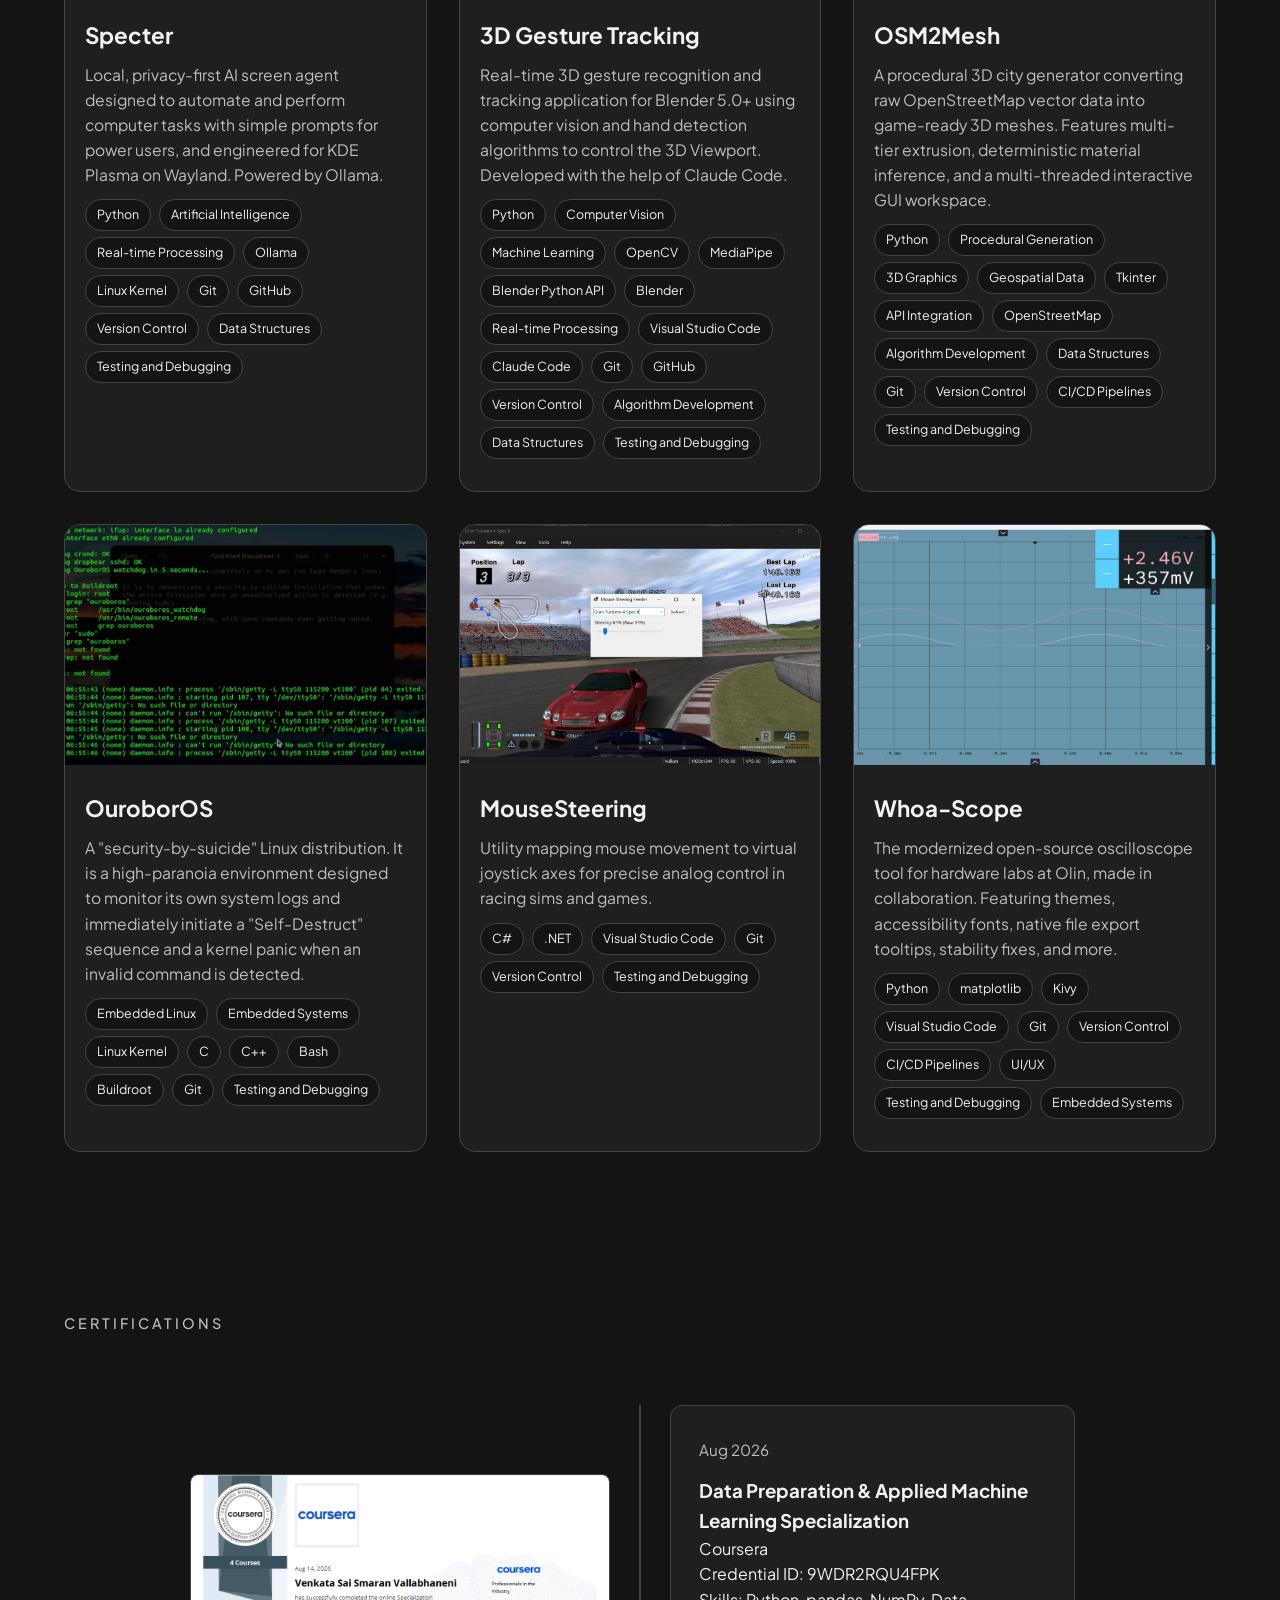
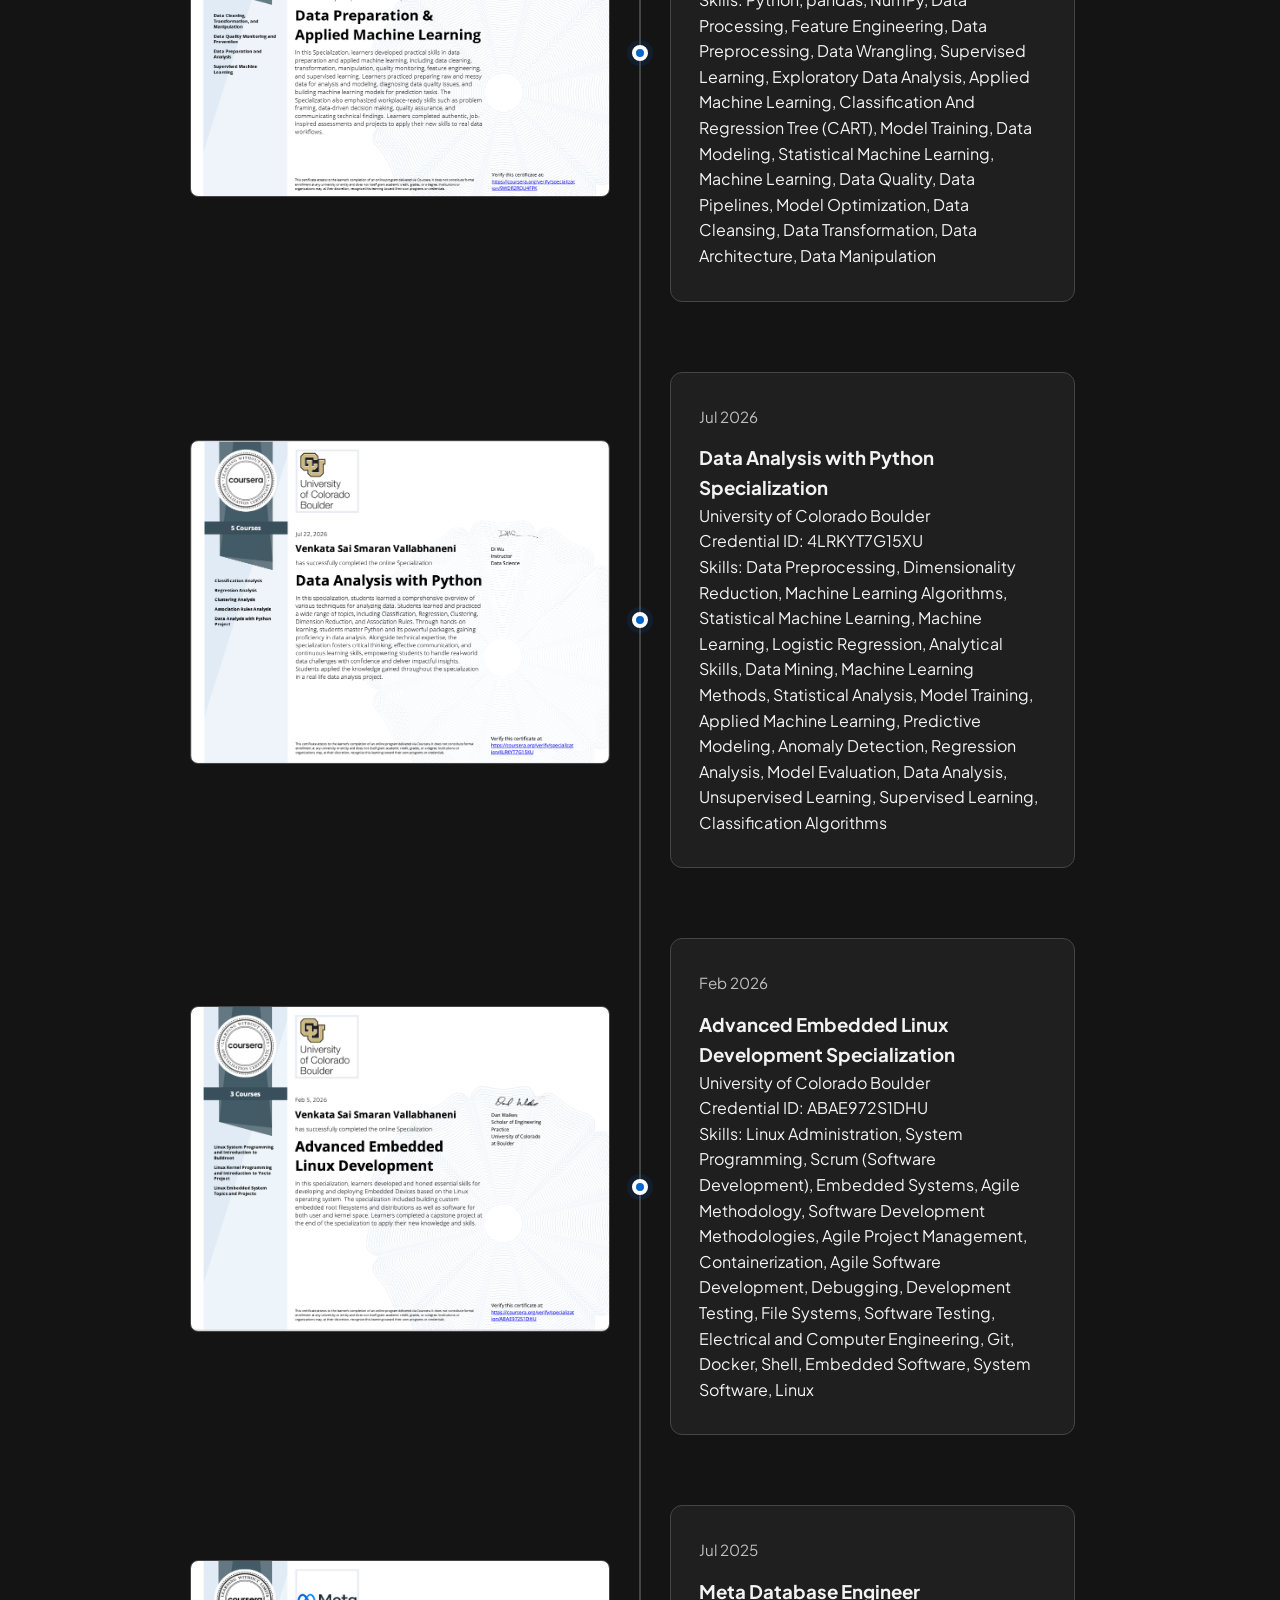
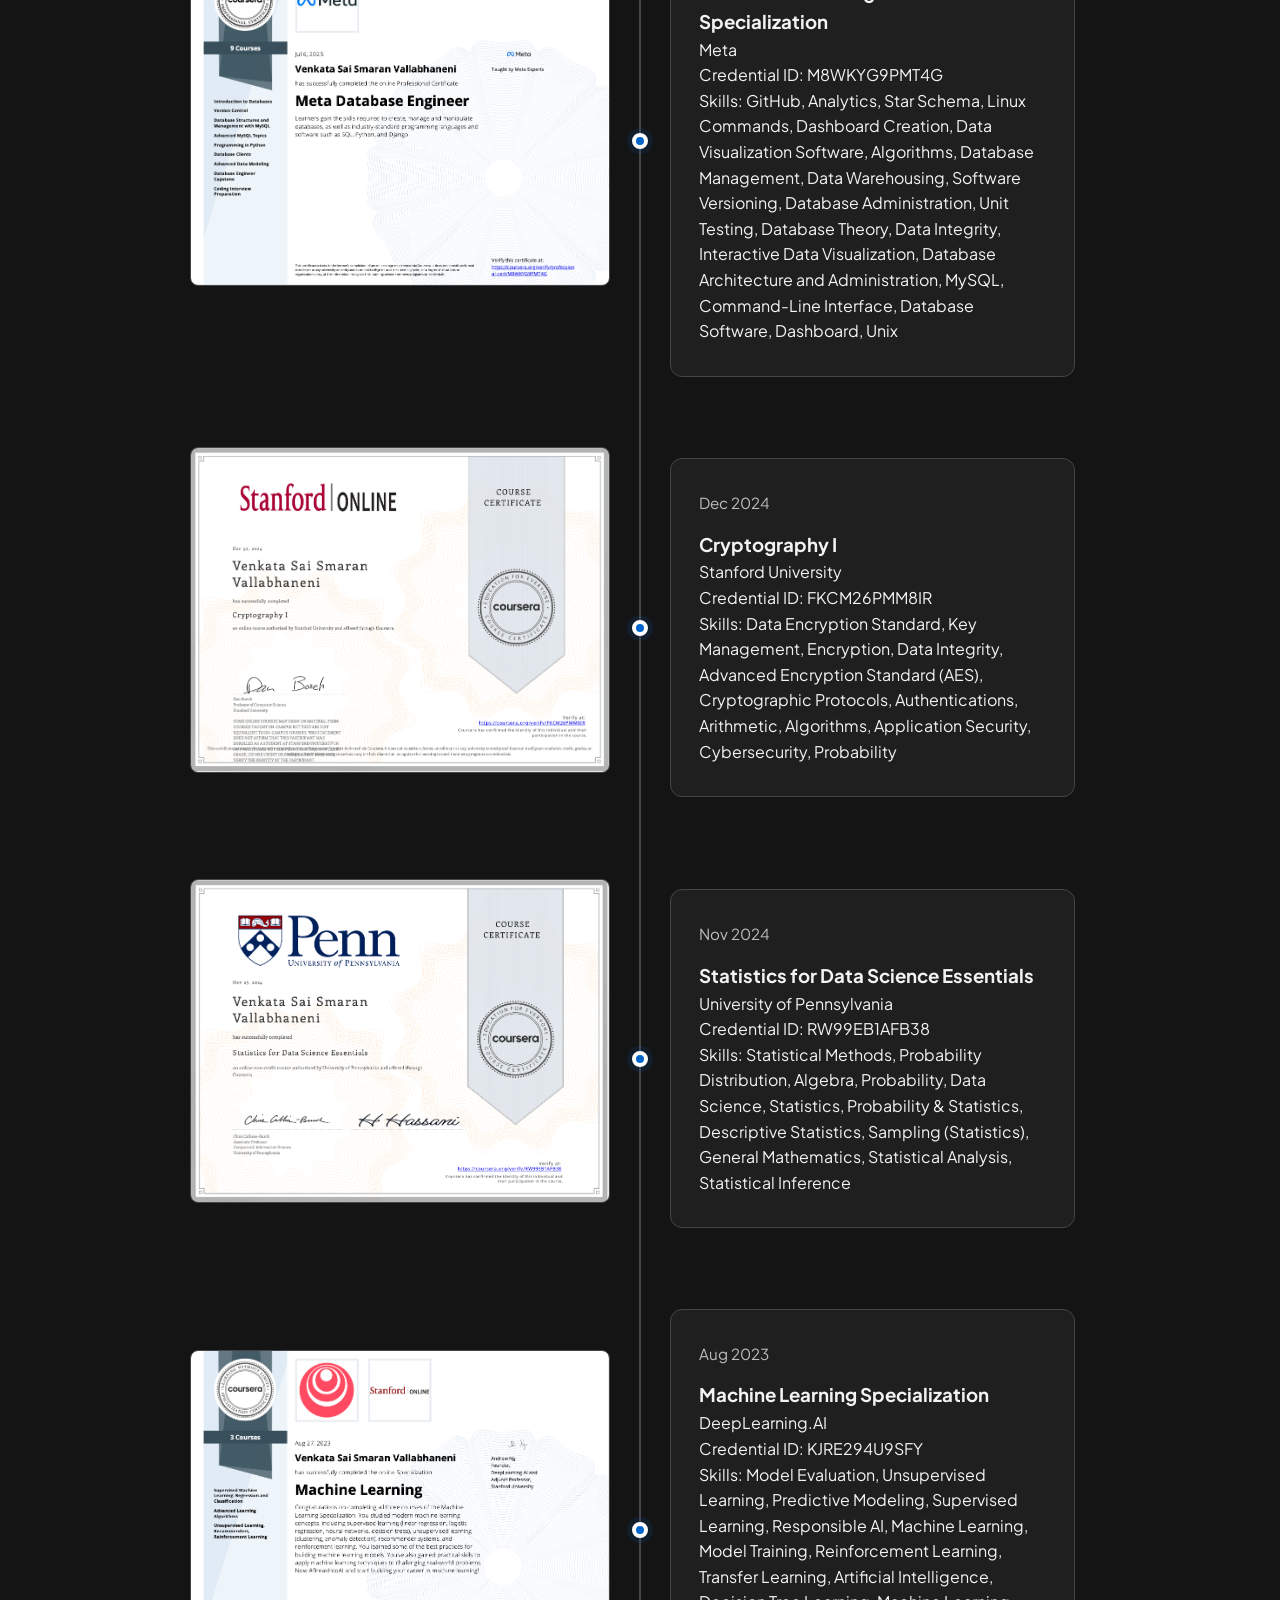
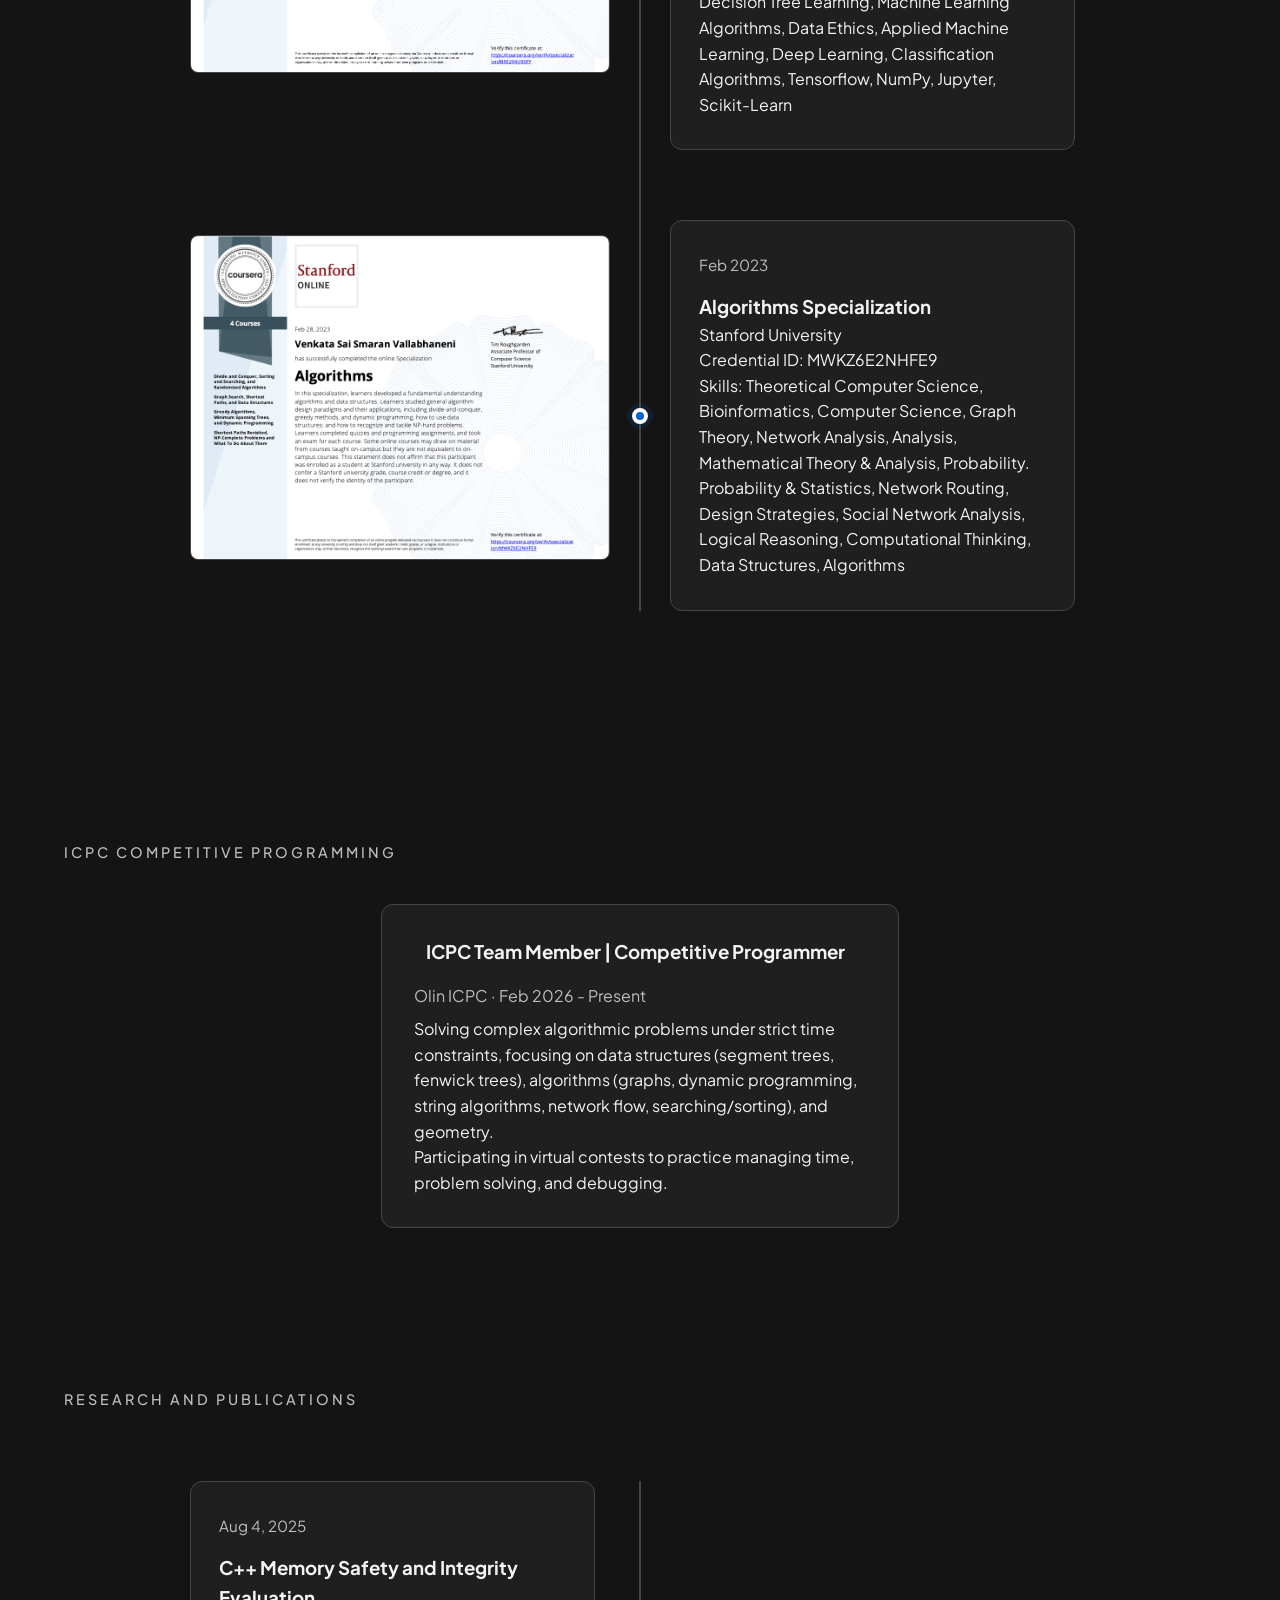
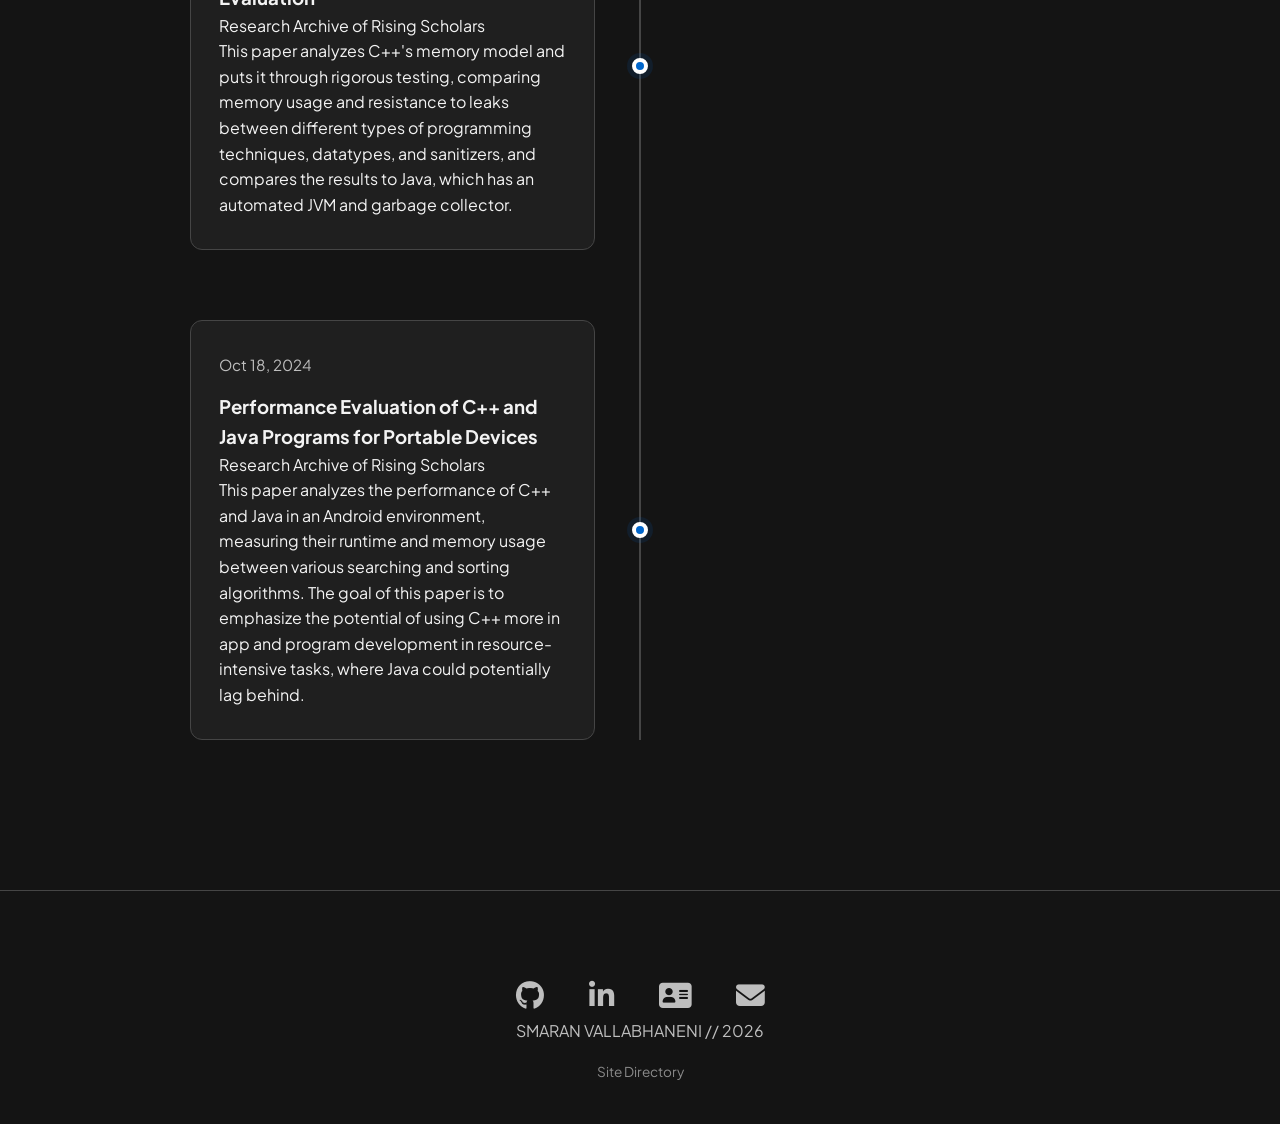
==== commit 9e5cb2bd: "Update certifications content and about" ====
--- a/index.html
+++ b/index.html
@@ -408,7 +408,7 @@
                             <div class="exp-date">Aug 2026</div>
                             <h3>Data Preparation & Applied Machine Learning Specialization</h3>
                             <p>Coursera<br>Credential ID: 9WDR2RQU4FPK</p>
-                            <p>Skills: Python, pandas, NumPy, Data Analysis, Data Visualization, Data Pipelines, Data Quality, Databases, Data Architecture, Regression Analysis, Applied Machine Learning, Supervised and Unsupervised Learning, Feature Engineering, Data Cleansing, Algorithms</p>
+                            <p>Skills: Python, pandas, NumPy, Data Processing, Feature Engineering, Data Preprocessing, Data Wrangling, Supervised Learning, Exploratory Data Analysis, Applied Machine Learning, Classification And Regression Tree (CART), Model Training, Data Modeling, Statistical Machine Learning, Machine Learning, Data Quality, Data Pipelines, Model Optimization, Data Cleansing, Data Transformation, Data Architecture, Data Manipulation</p>
                         </div>
                         <div class="exp-dot"></div>
                     </div>
@@ -423,7 +423,7 @@
                             <div class="exp-date">Jul 2026</div>
                             <h3>Data Analysis with Python Specialization</h3>
                             <p>University of Colorado Boulder<br>Credential ID: 4LRKYT7G15XU</p>
-                            <p>Skills: Python, pandas, NumPy, Data Analysis, Data Visualization, Statistical Analysis, Databases, Regression Analysis, Machine Learning, Supervised and Unsupervised Learning, Algorithms</p>
+                            <p>Skills: Data Preprocessing, Dimensionality Reduction, Machine Learning Algorithms, Statistical Machine Learning, Machine Learning, Logistic Regression, Analytical Skills, Data Mining, Machine Learning Methods, Statistical Analysis, Model Training, Applied Machine Learning, Predictive Modeling, Anomaly Detection, Regression Analysis, Model Evaluation, Data Analysis, Unsupervised Learning, Supervised Learning, Classification Algorithms</p>
                         </div>
                         <div class="exp-dot"></div>
                     </div>
@@ -438,7 +438,7 @@
                             <div class="exp-date">Feb 2026</div>
                             <h3>Advanced Embedded Linux Development Specialization</h3>
                             <p>University of Colorado Boulder<br>Credential ID: ABAE972S1DHU</p>
-                            <p>Skills: Embedded Linux, Bash, Linux Kernel, Buildroot, Docker, Embedded Software Programming</p>
+                            <p>Skills: Linux Administration, System Programming, Scrum (Software Development), Embedded Systems, Agile Methodology, Software Development Methodologies, Agile Project Management, Containerization, Agile Software Development, Debugging, Development Testing, File Systems, Software Testing, Electrical and Computer Engineering, Git, Docker, Shell, Embedded Software, System Software, Linux</p>
                         </div>
                         <div class="exp-dot"></div>
                     </div>
@@ -453,7 +453,7 @@
                             <div class="exp-date">Jul 2025</div>
                             <h3>Meta Database Engineer Specialization</h3>
                             <p>Meta<br>Credential ID: M8WKYG9PMT4G</p>
-                            <p>Skills: GitHub, Algorithms, Jupyter, Visual Studio, MySQL, Data Science, Unix, Django, Git, Database Design, Databases, Database Systems, Tableau</p>
+                            <p>Skills: GitHub, Analytics, Star Schema, Linux Commands, Dashboard Creation, Data Visualization Software, Algorithms, Database Management, Data Warehousing, Software Versioning, Database Administration, Unit Testing, Database Theory, Data Integrity, Interactive Data Visualization, Database Architecture and Administration, MySQL, Command-Line Interface, Database Software, Dashboard, Unix</p>
                         </div>
                         <div class="exp-dot"></div>
                     </div>
@@ -468,7 +468,7 @@
                             <div class="exp-date">Dec 2024</div>
                             <h3>Cryptography I</h3>
                             <p>Stanford University<br>Credential ID: FKCM26PMM8IR</p>
-                            <p>Skills: Algorithms, Visual Studio, Cryptography, Probability, Encryption, Graph Theory</p>
+                            <p>Skills: Data Encryption Standard, Key Management, Encryption, Data Integrity, Advanced Encryption Standard (AES), Cryptographic Protocols, Authentications, Arithmetic, Algorithms, Application Security, Cybersecurity, Probability</p>
                         </div>
                         <div class="exp-dot"></div>
                     </div>
@@ -483,7 +483,7 @@
                             <div class="exp-date">Nov 2024</div>
                             <h3>Statistics for Data Science Essentials</h3>
                             <p>University of Pennsylvania<br>Credential ID: RW99EB1AFB38</p>
-                            <p>Skills: Algorithm Development, Algorithms, Probability, Sampling, Data Science, Statistics, Statistical Inference</p>
+                            <p>Skills: Statistical Methods, Probability Distribution, Algebra, Probability, Data Science, Statistics, Probability & Statistics, Descriptive Statistics, Sampling (Statistics), General Mathematics, Statistical Analysis, Statistical Inference</p>
                         </div>
                         <div class="exp-dot"></div>
                     </div>
@@ -498,7 +498,8 @@
                             <div class="exp-date">Aug 2023</div>
                             <h3>Machine Learning Specialization</h3>
                             <p>DeepLearning.AI<br>Credential ID: KJRE294U9SFY</p>
-                            <p>Skills: Algorithm Development, Algorithms, Jupyter, Bash, NumPy, Decision Trees, Machine Learning, Supervised Learning, Unsupervised Learning, Deep Learning</p>
+                            <p>Skills: Model Evaluation, Unsupervised Learning, Predictive Modeling, Supervised Learning, Responsible AI, Machine Learning, Model Training, Reinforcement Learning, Transfer Learning, Artificial Intelligence, Decision Tree Learning, Machine Learning Algorithms, Data Ethics, Applied Machine Learning, Deep Learning, Classification Algorithms, Tensorflow, NumPy, Jupyter, Scikit-Learn
+</p>
                         </div>
                         <div class="exp-dot"></div>
                     </div>
@@ -513,7 +514,7 @@
                             <div class="exp-date">Feb 2023</div>
                             <h3>Algorithms Specialization</h3>
                             <p>Stanford University<br>Credential ID: MWKZ6E2NHFE9</p>
-                            <p>Skills: Algorithm Development, Algorithms, Visual Studio, Bash, Decision Trees, Graph Theory</p>
+                            <p>Skills: Theoretical Computer Science, Bioinformatics, Computer Science, Graph Theory, Network Analysis, Analysis, Mathematical Theory & Analysis, Probability. Probability & Statistics, Network Routing, Design Strategies, Social Network Analysis, Logical Reasoning, Computational Thinking, Data Structures, Algorithms</p>
                         </div>
                         <div class="exp-dot"></div>
                     </div>
@@ -528,7 +529,7 @@
                 <div style="margin-bottom:16px;">
                     <h3 style="display:inline; margin-left:12px;">ICPC Team Member | Competitive Programmer</h3>
                 </div>
-                <p style="color:var(--text-dim); margin-bottom:8px;">Olin ICPC · Feb 2026 – Present</p>
+                <p style="color:var(--text-dim); margin-bottom:8px;">Olin ICPC · Feb 2026 - Present</p>
                 <p>Solving complex algorithmic problems under strict time constraints, focusing on data structures (segment trees, fenwick trees), algorithms (graphs, dynamic programming, string algorithms, network flow, searching/sorting), and geometry.</p>
                 <p>Participating in virtual contests to practice managing time, problem solving, and debugging.</p>
             </div>
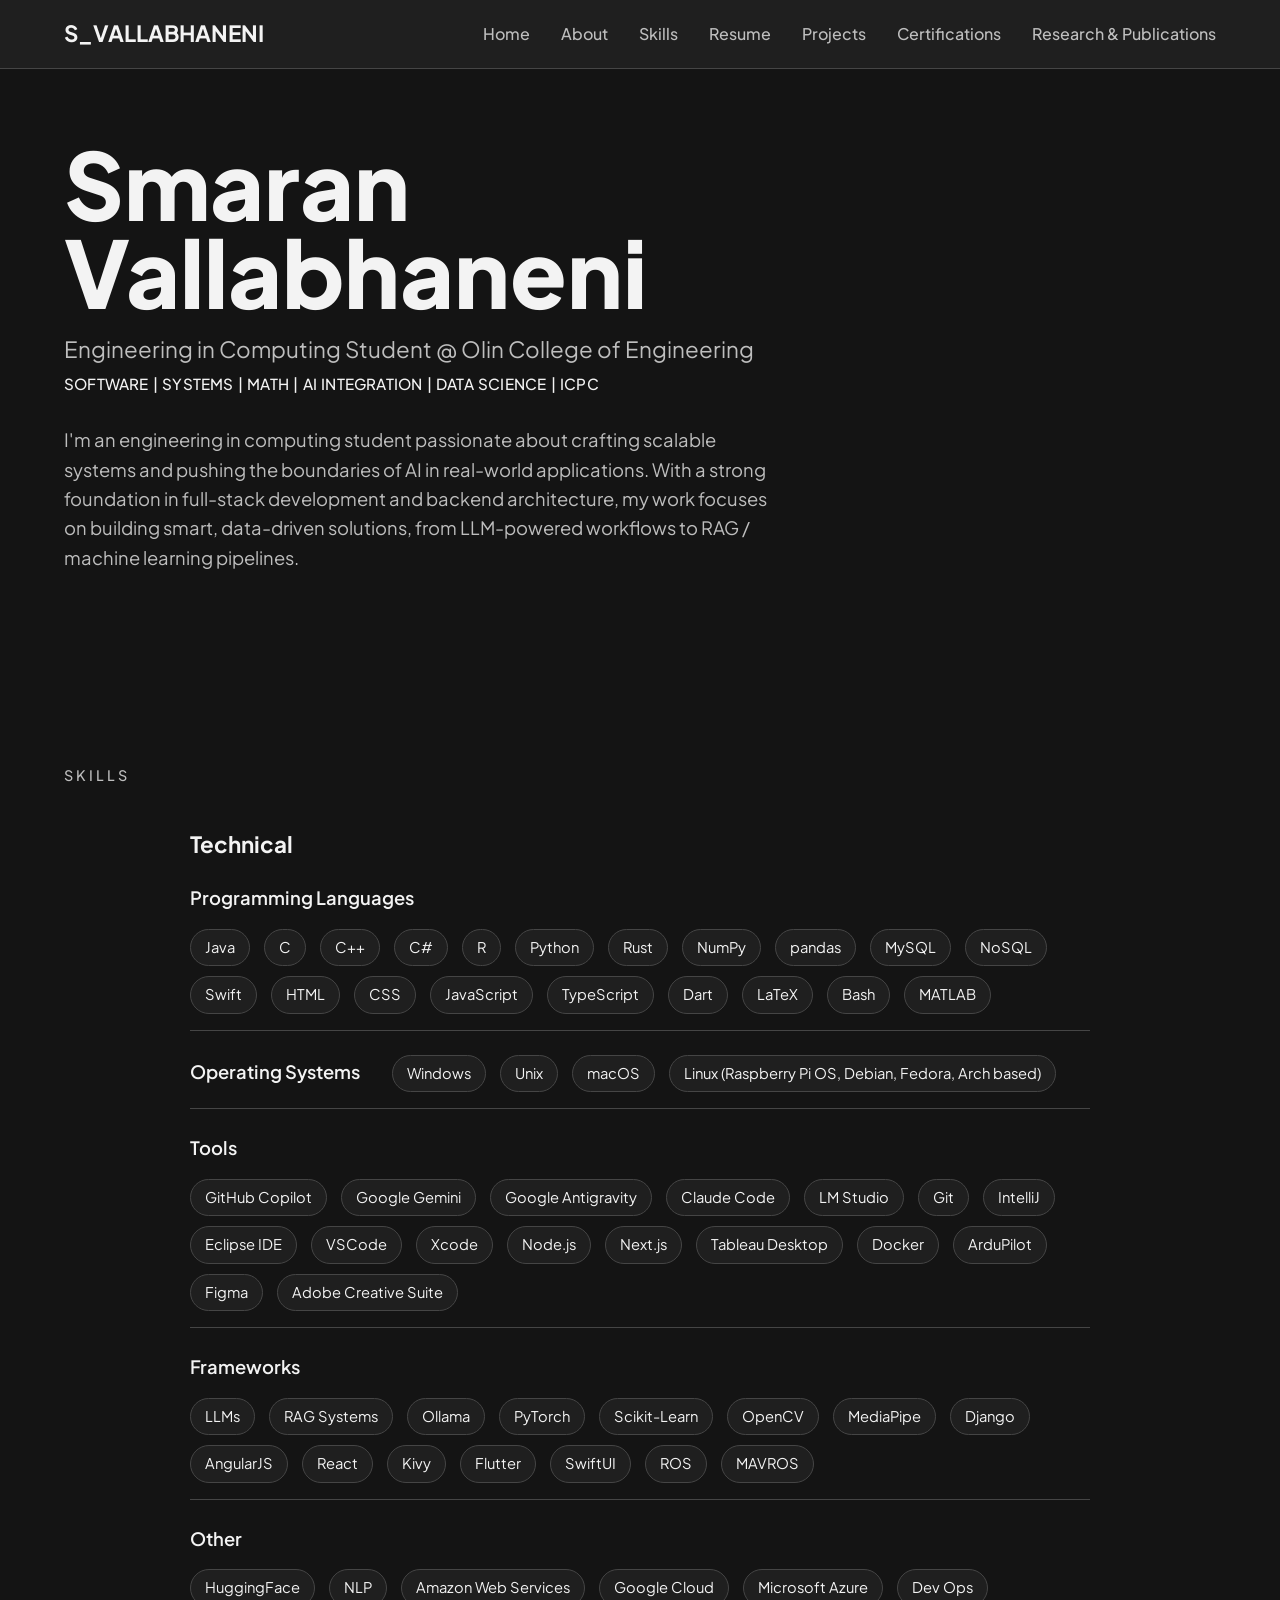
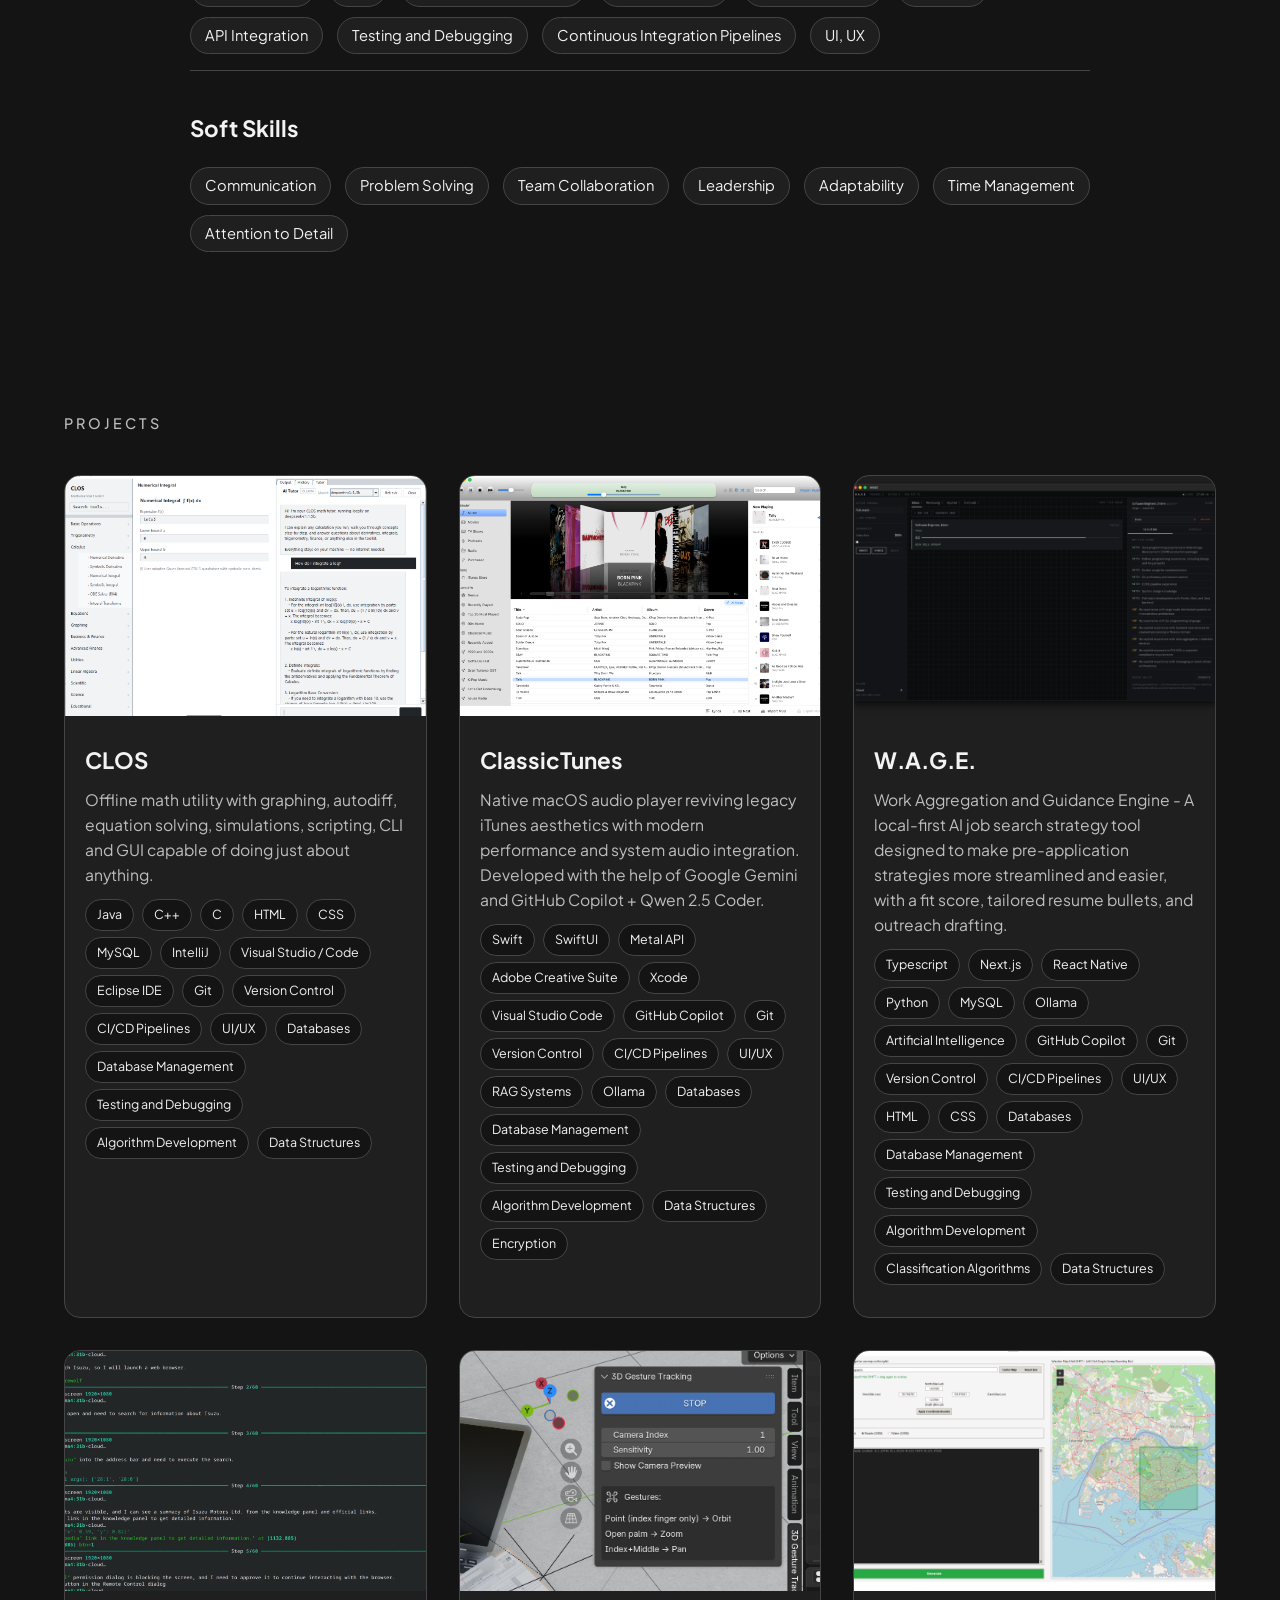
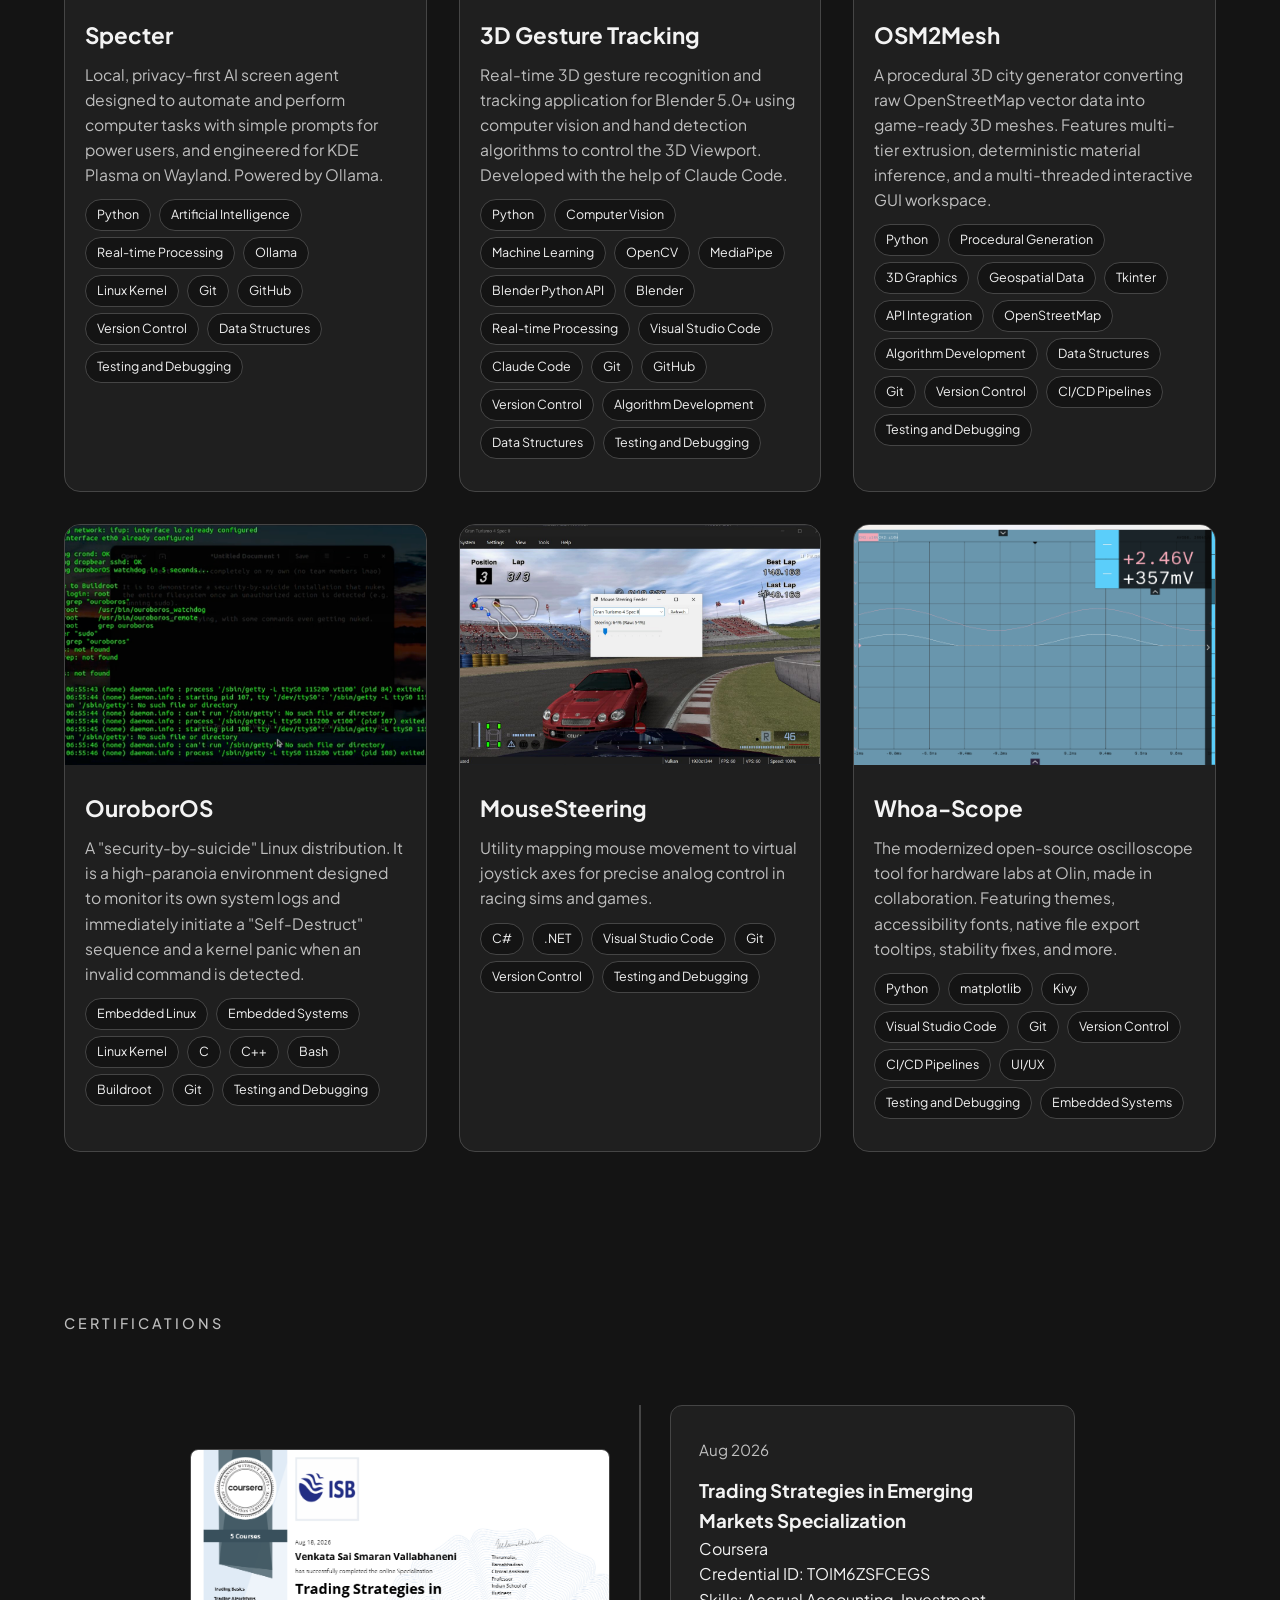
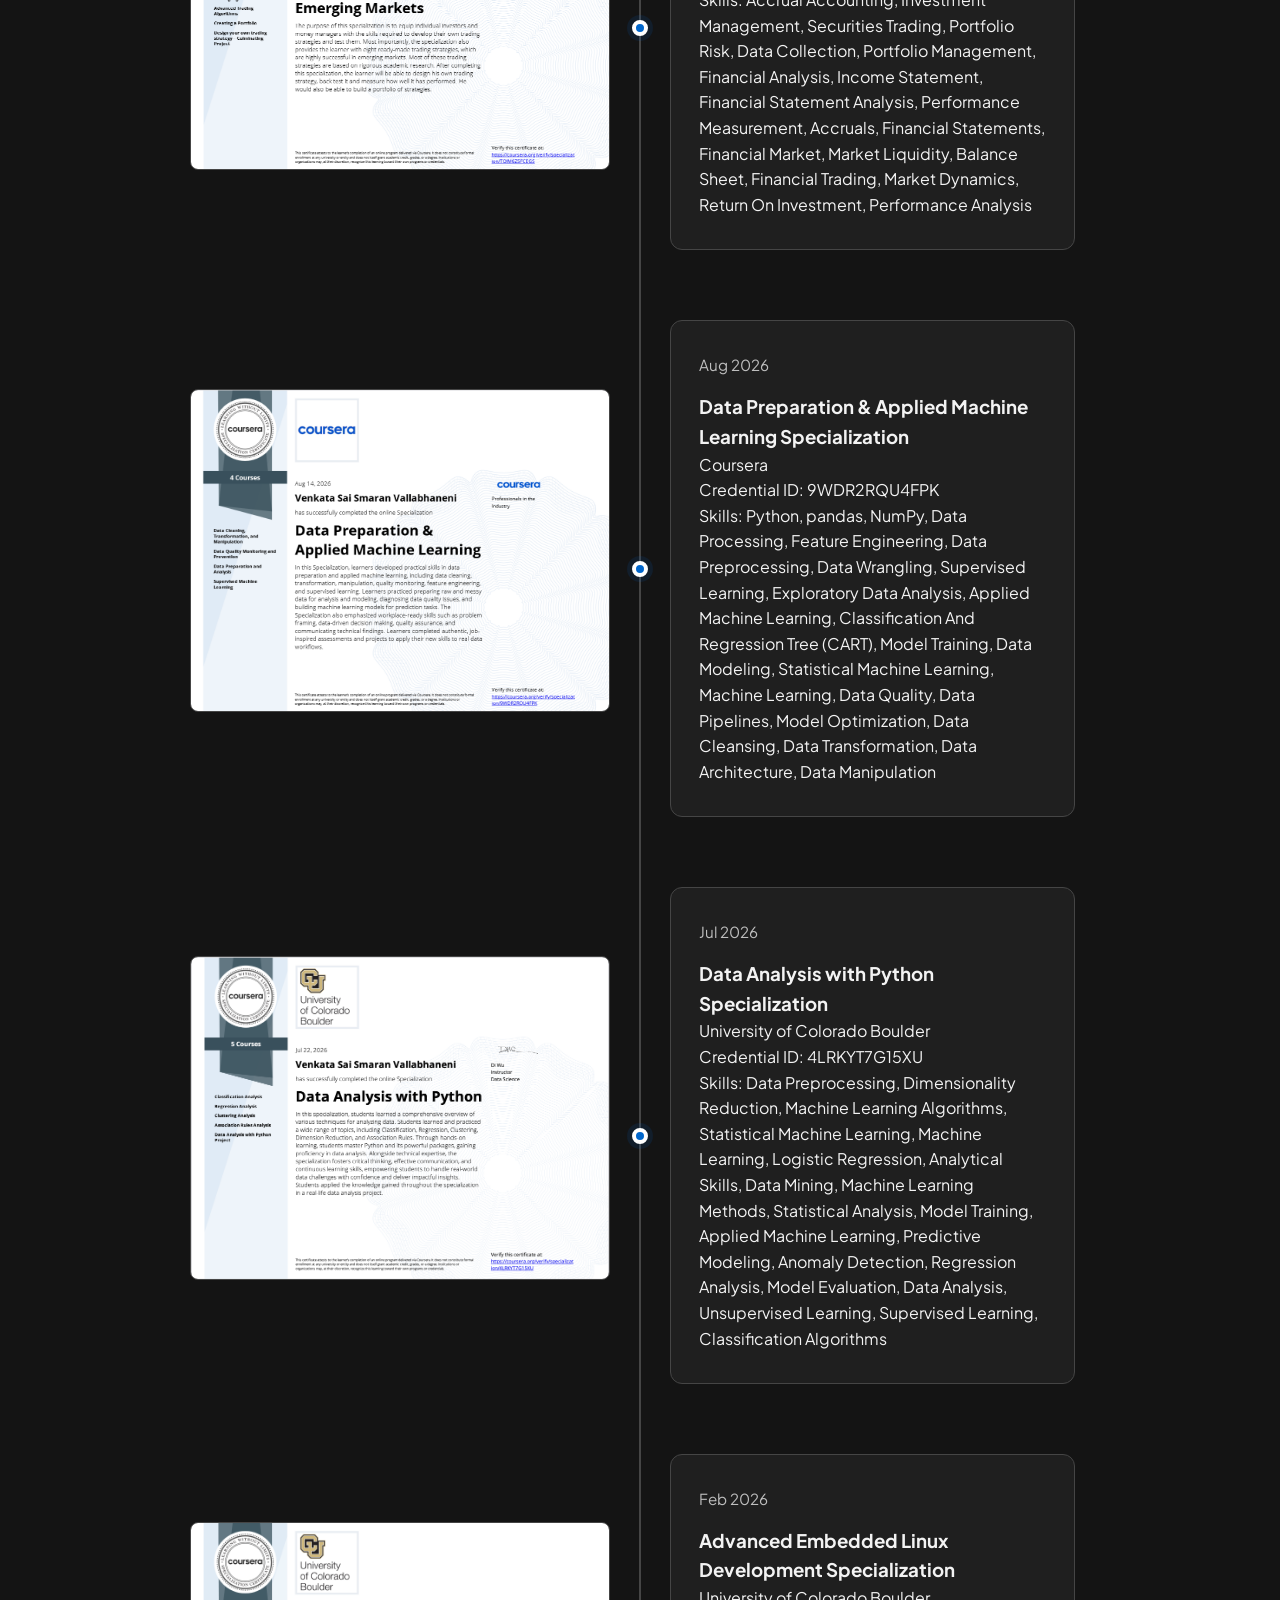
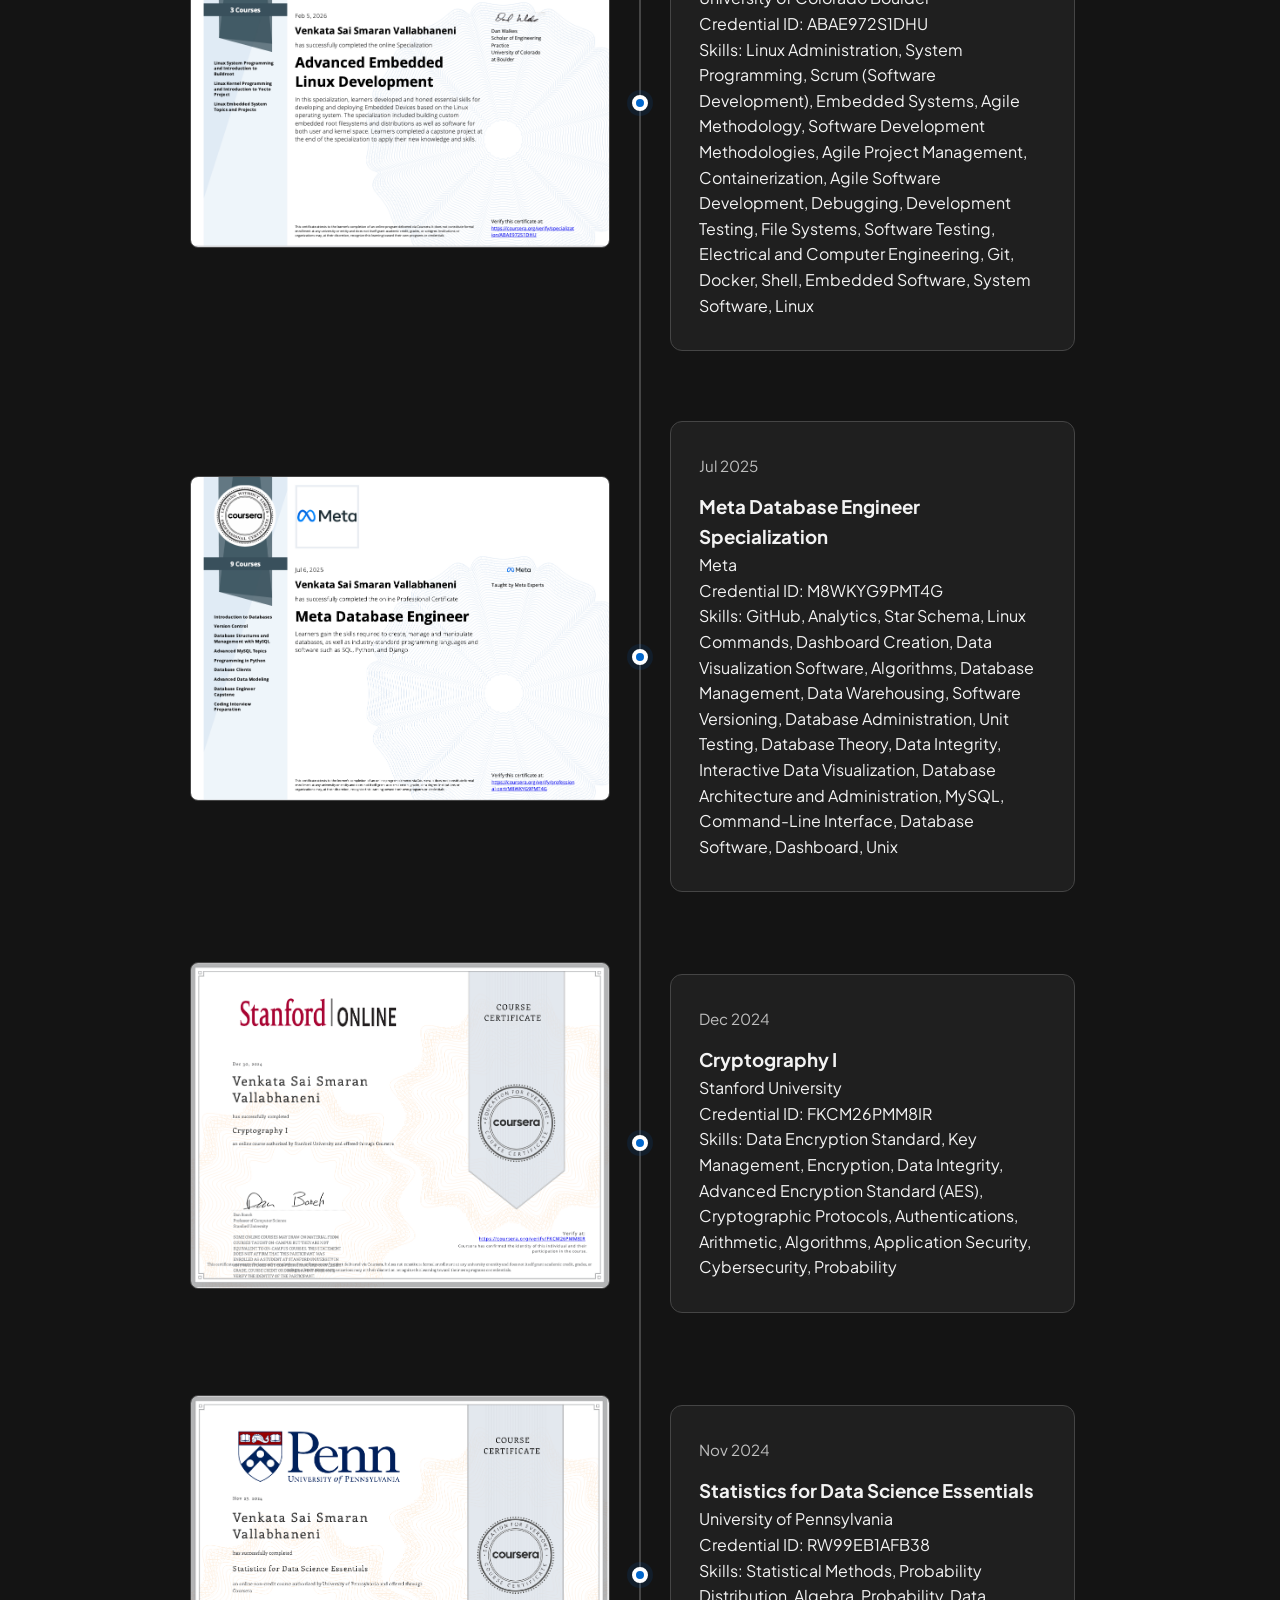
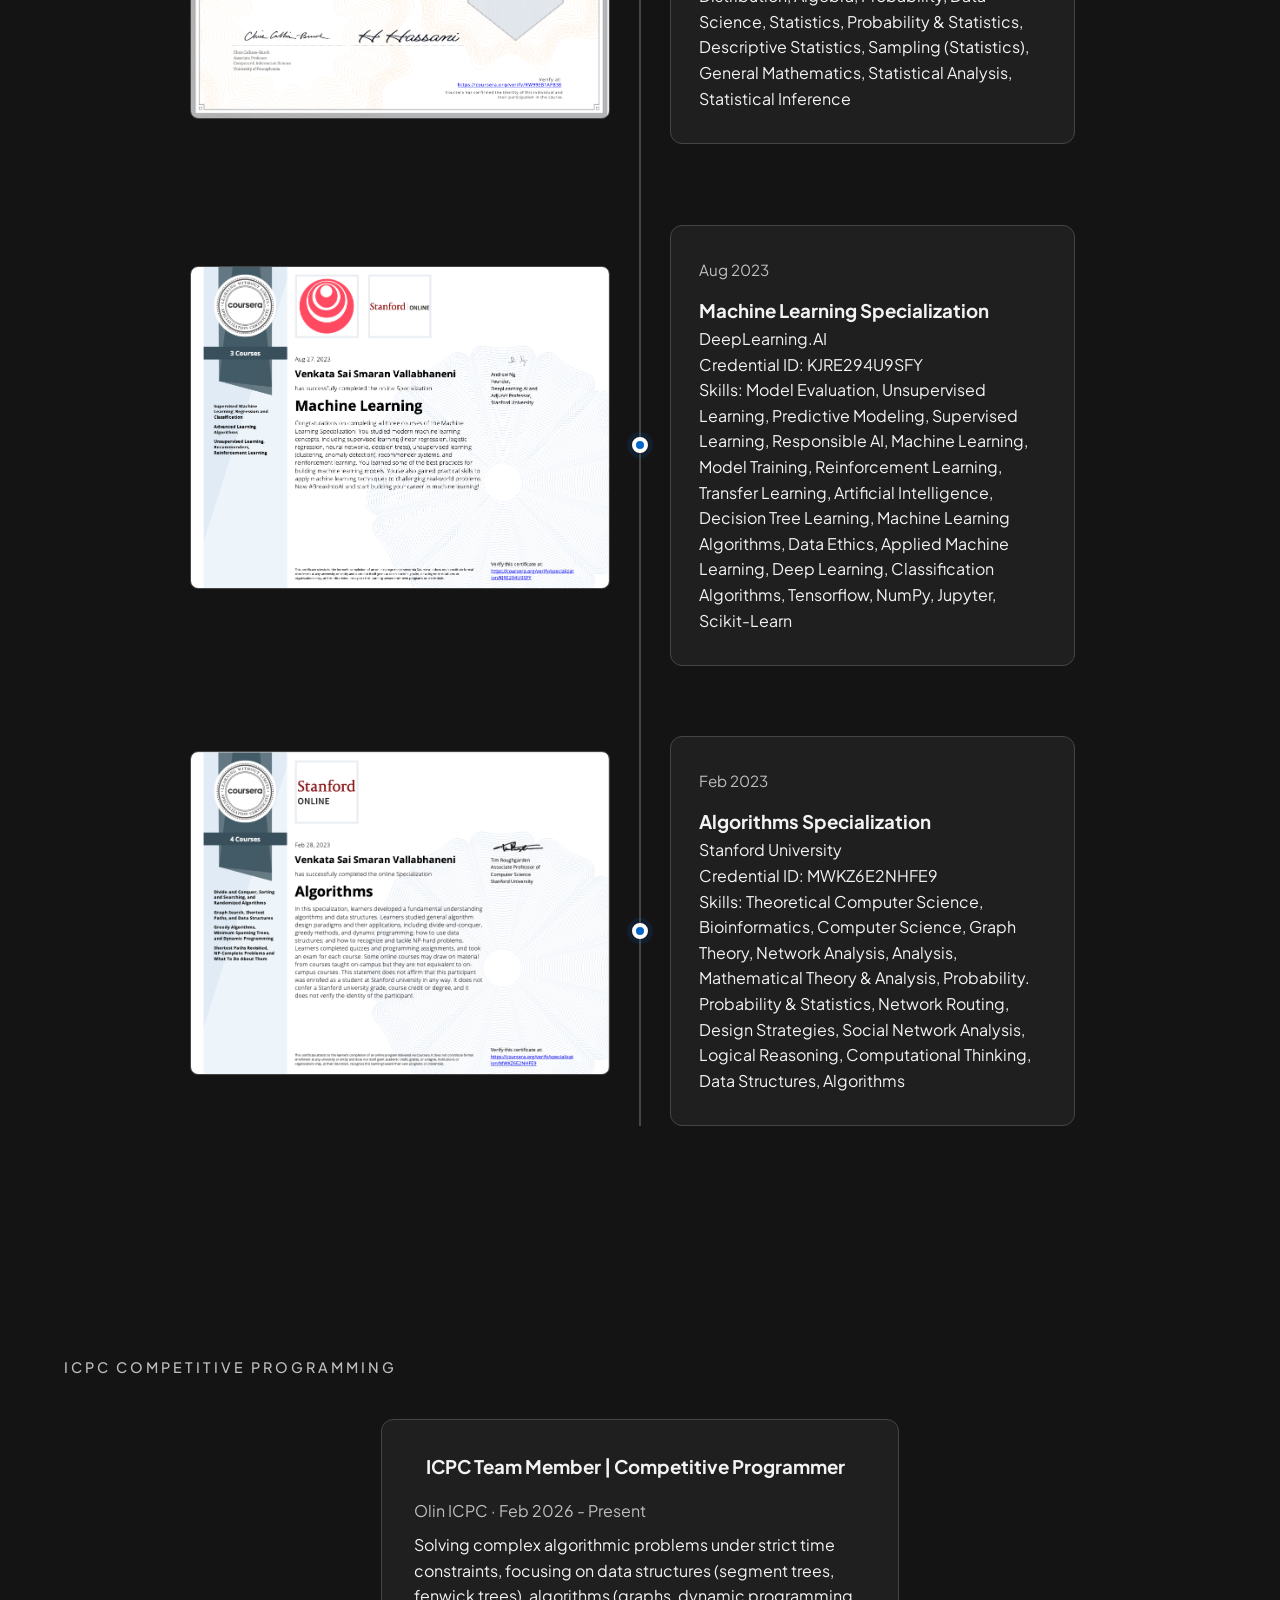
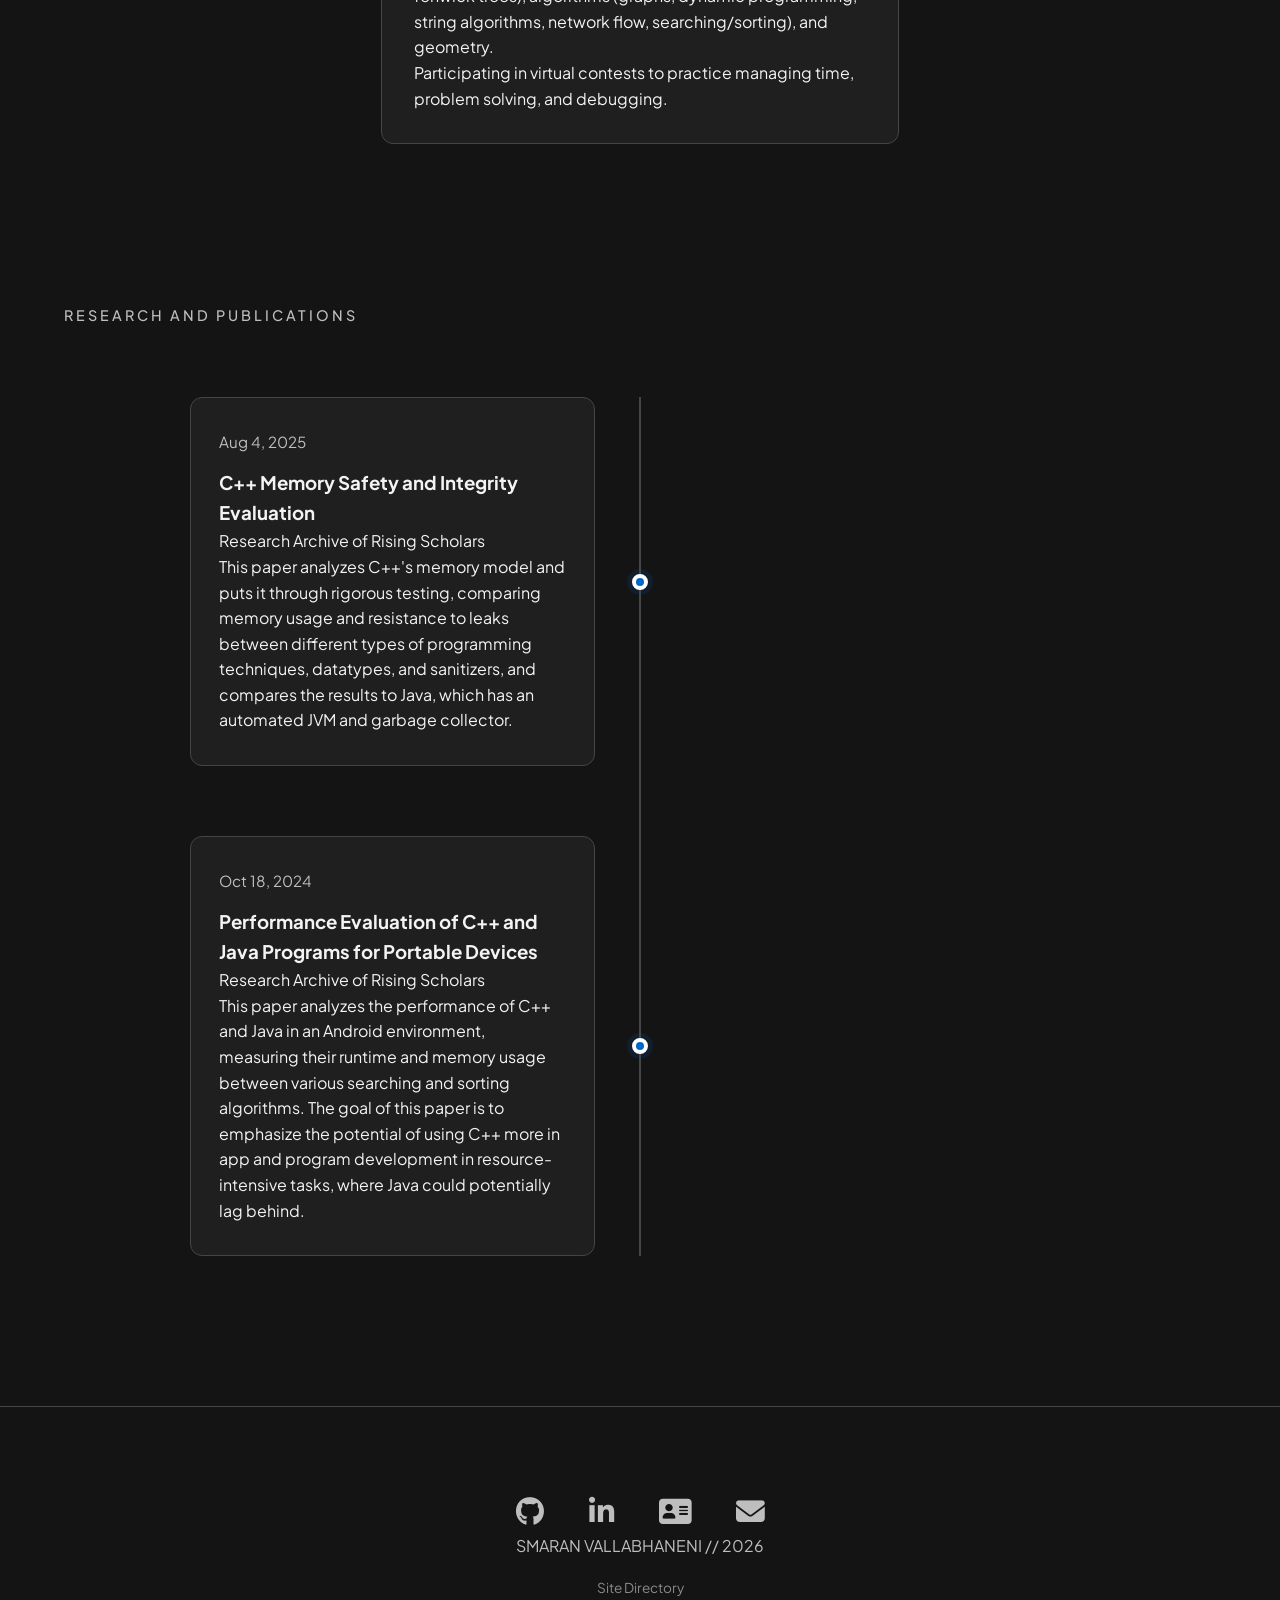
==== commit 6d1b04cc: "Add specialization" ====
--- a/index.html
+++ b/index.html
@@ -399,6 +399,21 @@
             <h2 class="section-label">CERTIFICATIONS</h2>
             <div class="timeline">
 
+                <a href="https://www.coursera.org/account/accomplishments/specialization/TOIM6ZSFCEGS" target="_blank" class="cert-item-link">
+                    <div class="exp-item cert-item">
+                        <div class="cert-preview">
+                            <img src="certificates/isb_trading.png" alt="Trading Strategies in Emerging Markets Specialization Certificate" class="cert-image">
+                        </div>
+                        <div class="exp-content">
+                            <div class="exp-date">Aug 2026</div>
+                            <h3>Trading Strategies in Emerging Markets Specialization</h3>
+                            <p>Coursera<br>Credential ID: TOIM6ZSFCEGS</p>
+                            <p>Skills: Accrual Accounting, Investment Management, Securities Trading, Portfolio Risk, Data Collection, Portfolio Management, Financial Analysis, Income Statement, Financial Statement Analysis, Performance Measurement, Accruals, Financial Statements, Financial Market, Market Liquidity, Balance Sheet, Financial Trading, Market Dynamics, Return On Investment, Performance Analysis</p>
+                        </div>
+                        <div class="exp-dot"></div>
+                    </div>
+                </a>
+
                 <a href="https://www.coursera.org/account/accomplishments/specialization/9WDR2RQU4FPK" target="_blank" class="cert-item-link">
                     <div class="exp-item cert-item">
                         <div class="cert-preview">
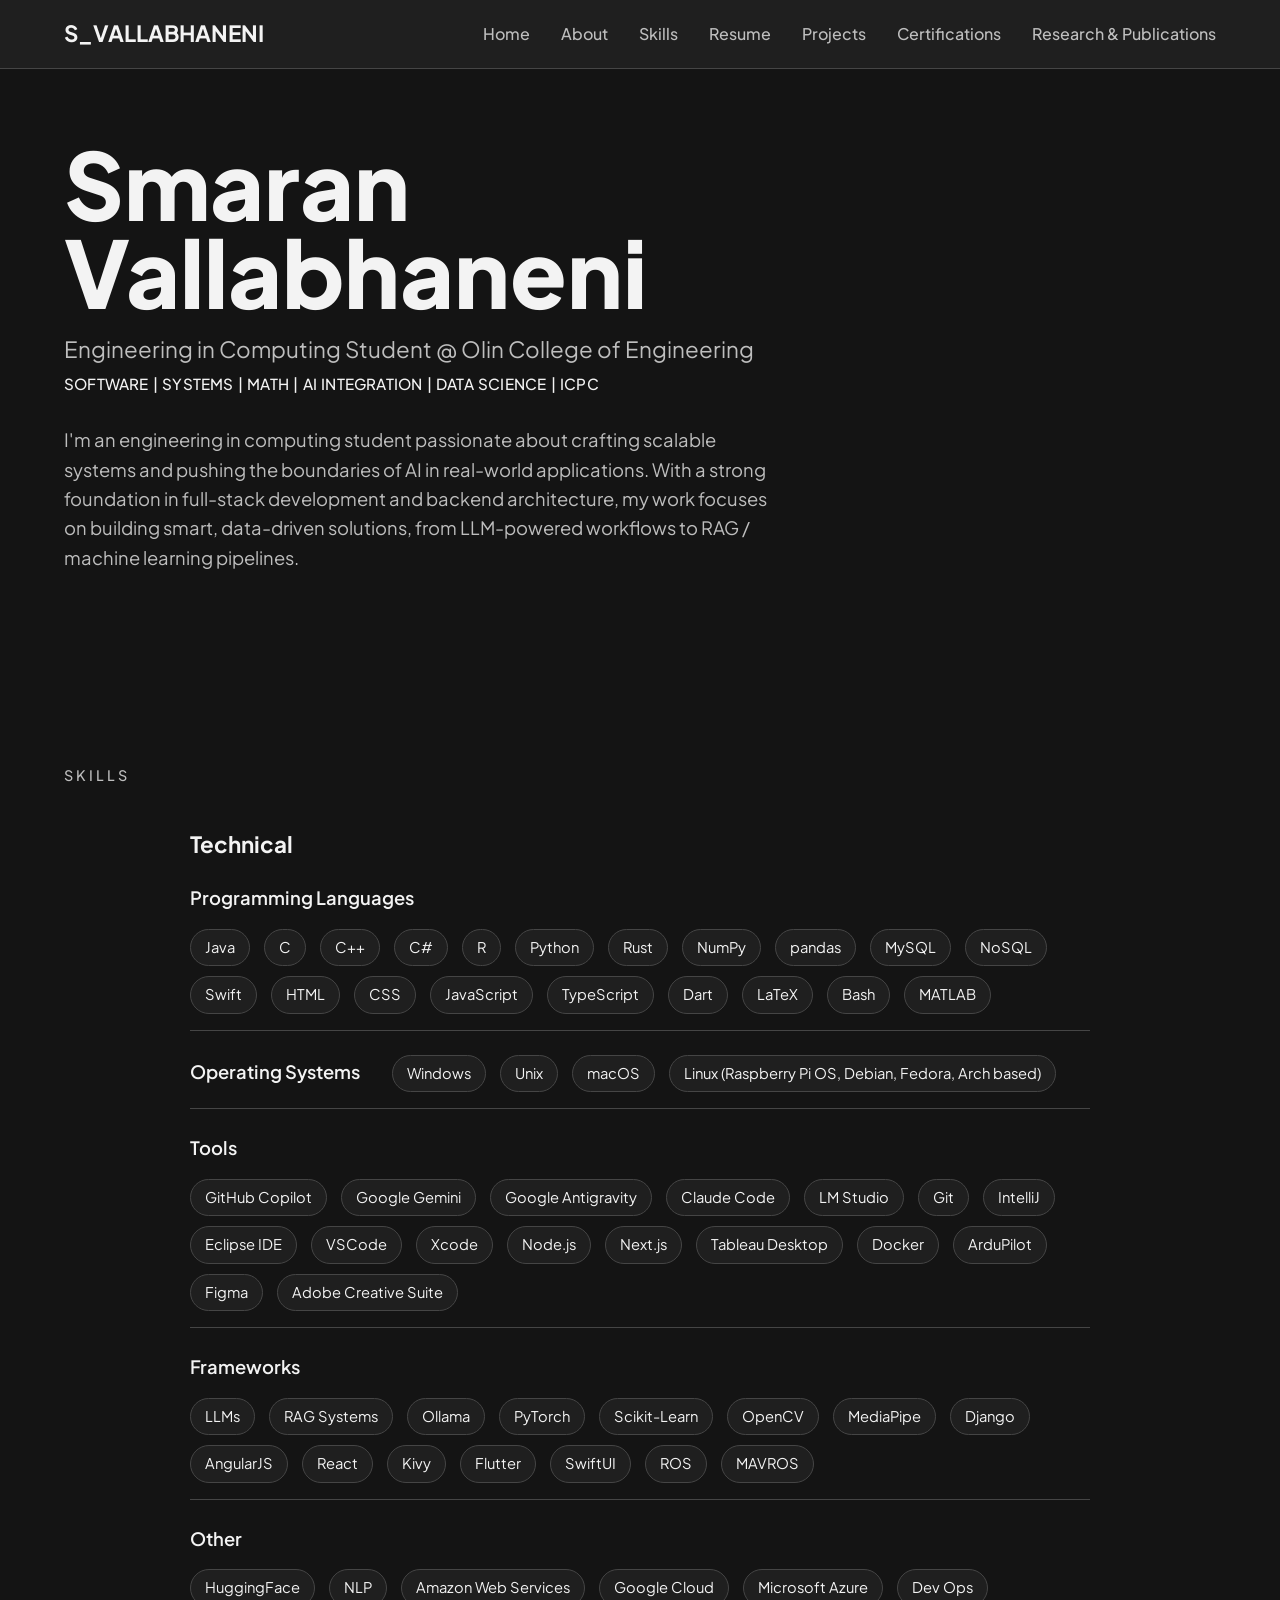
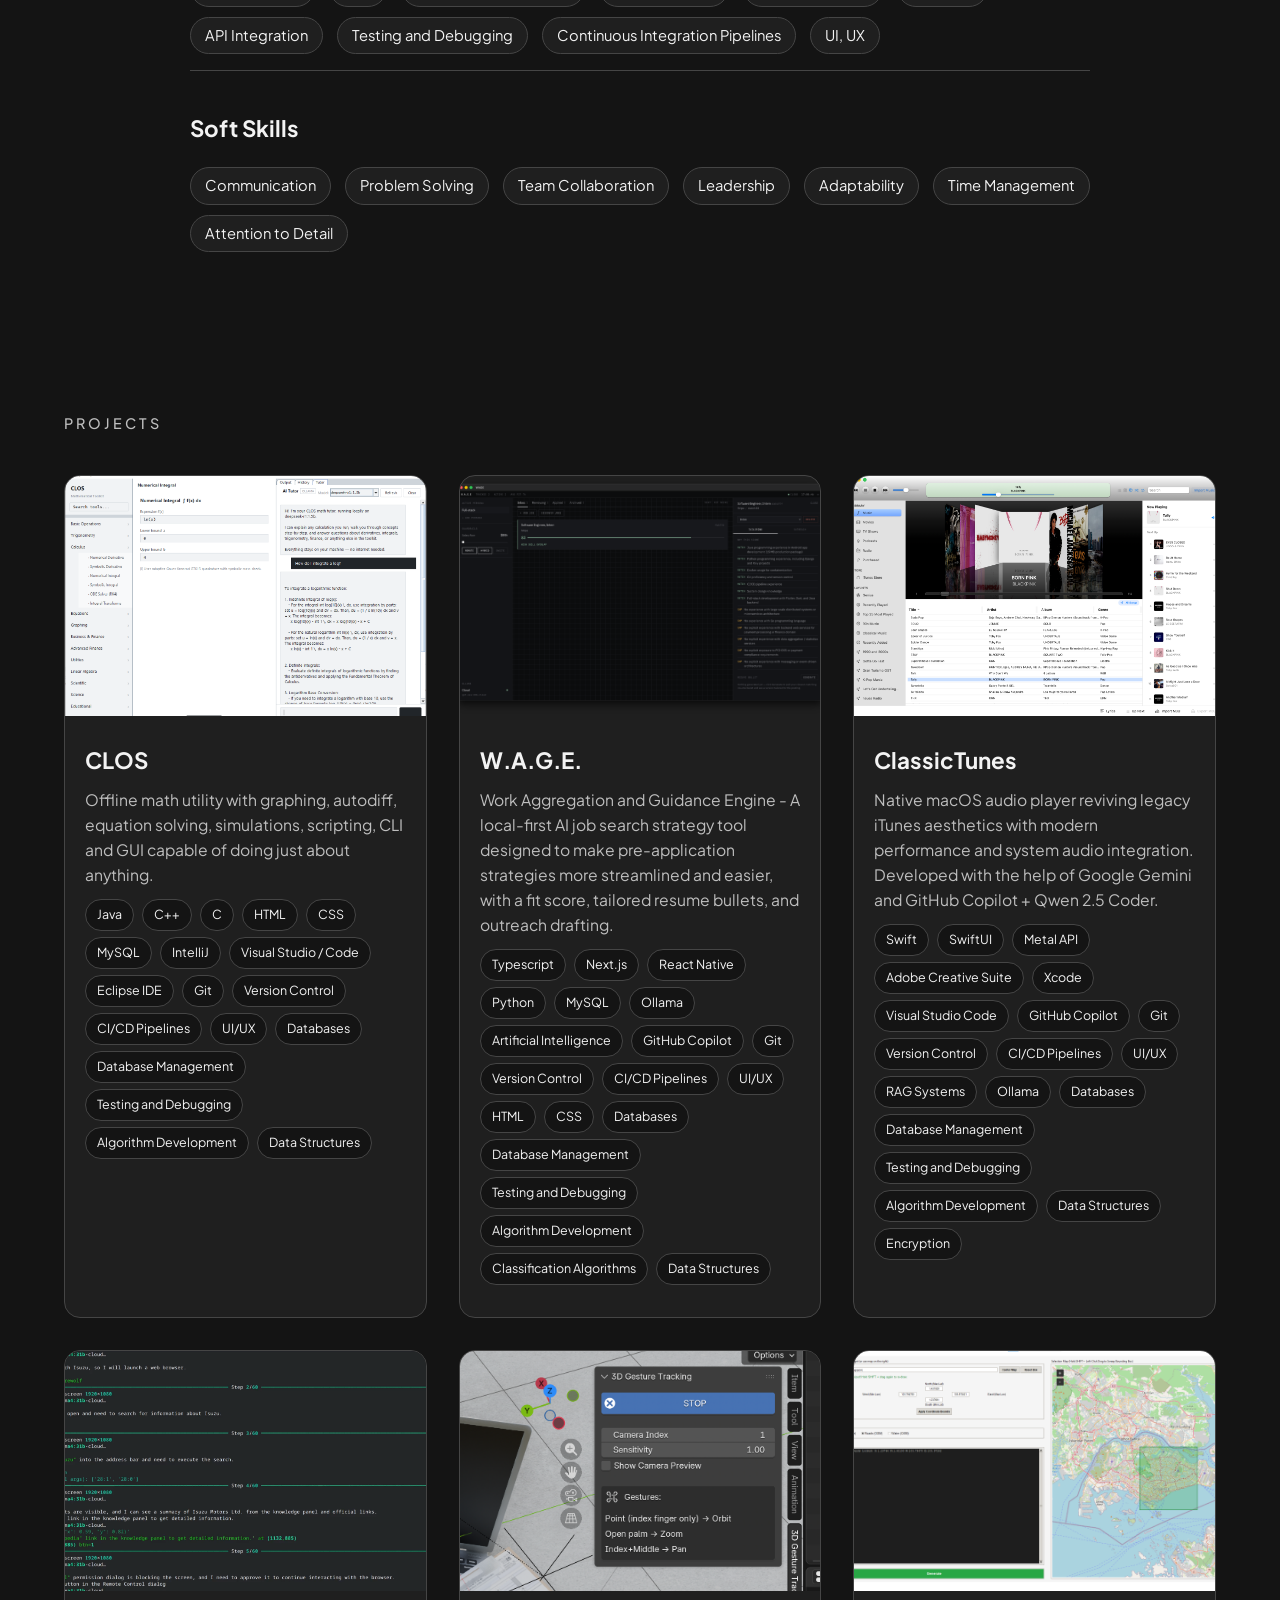
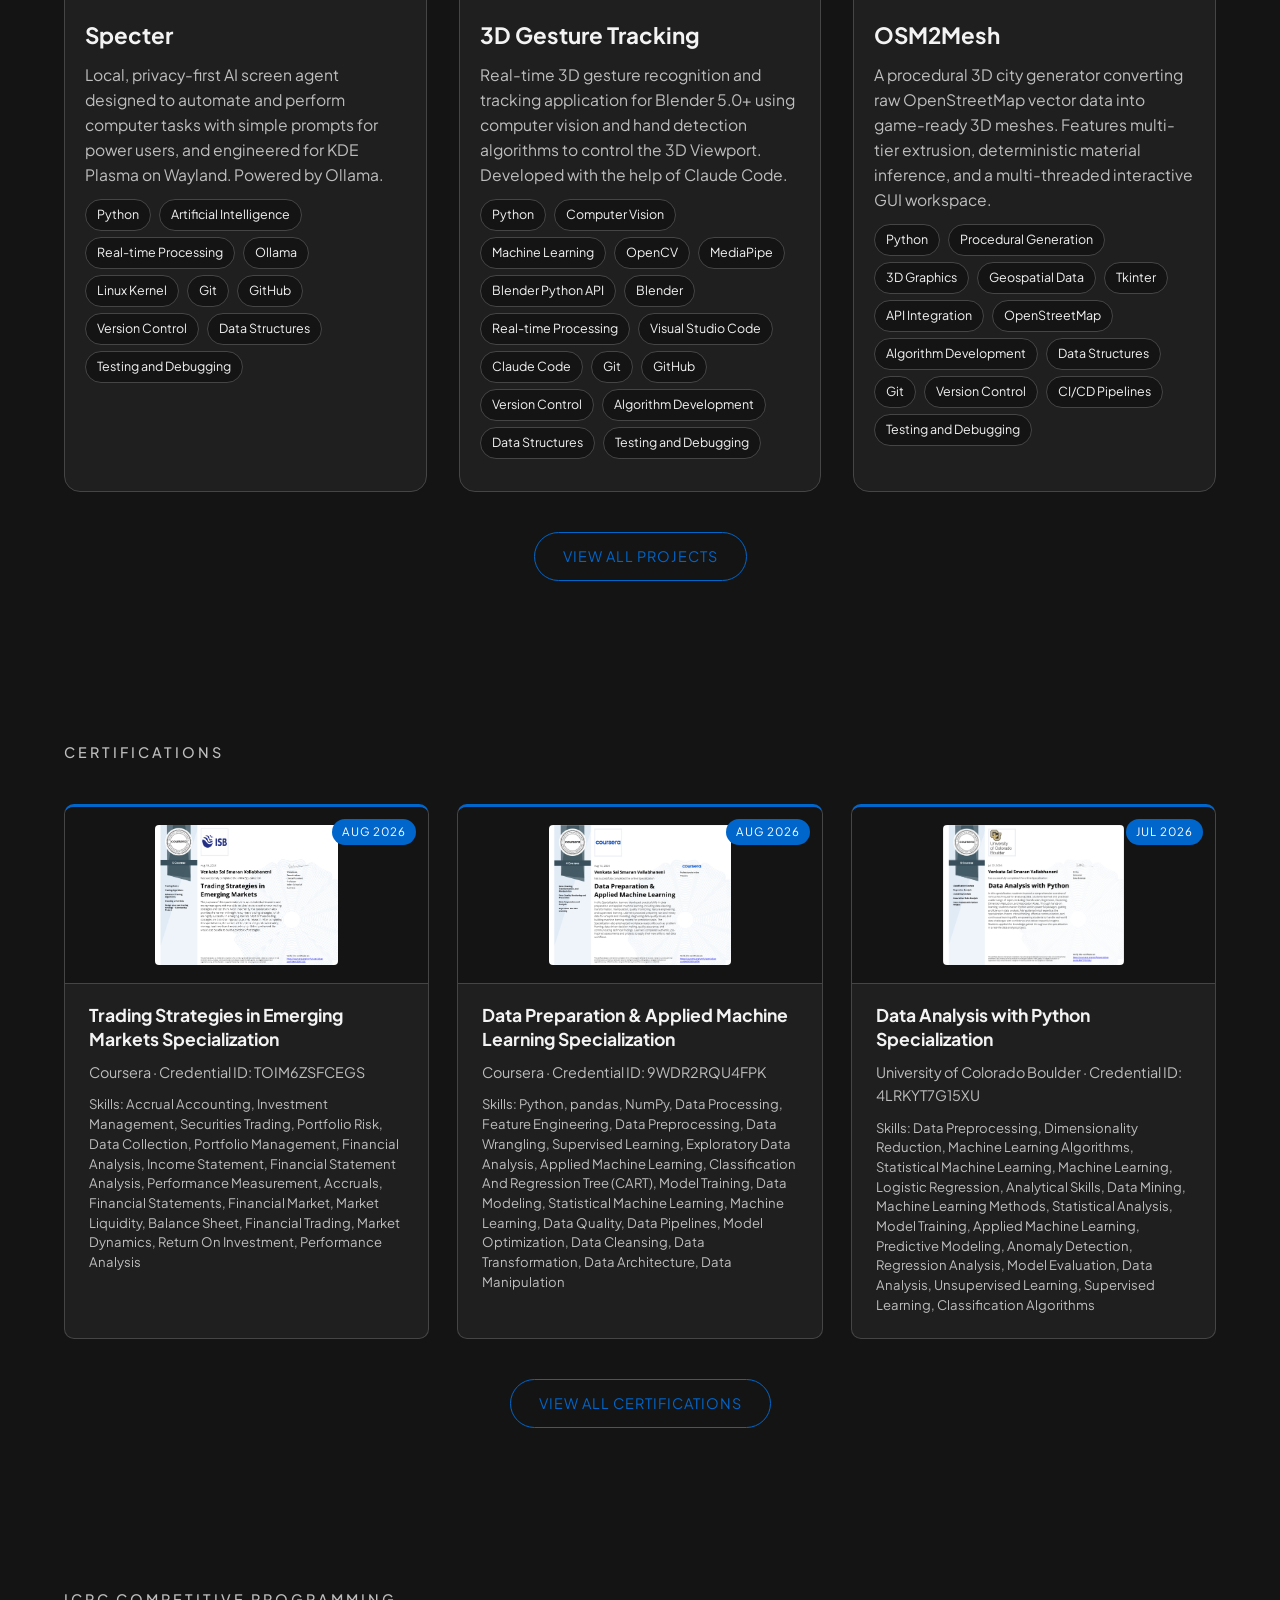
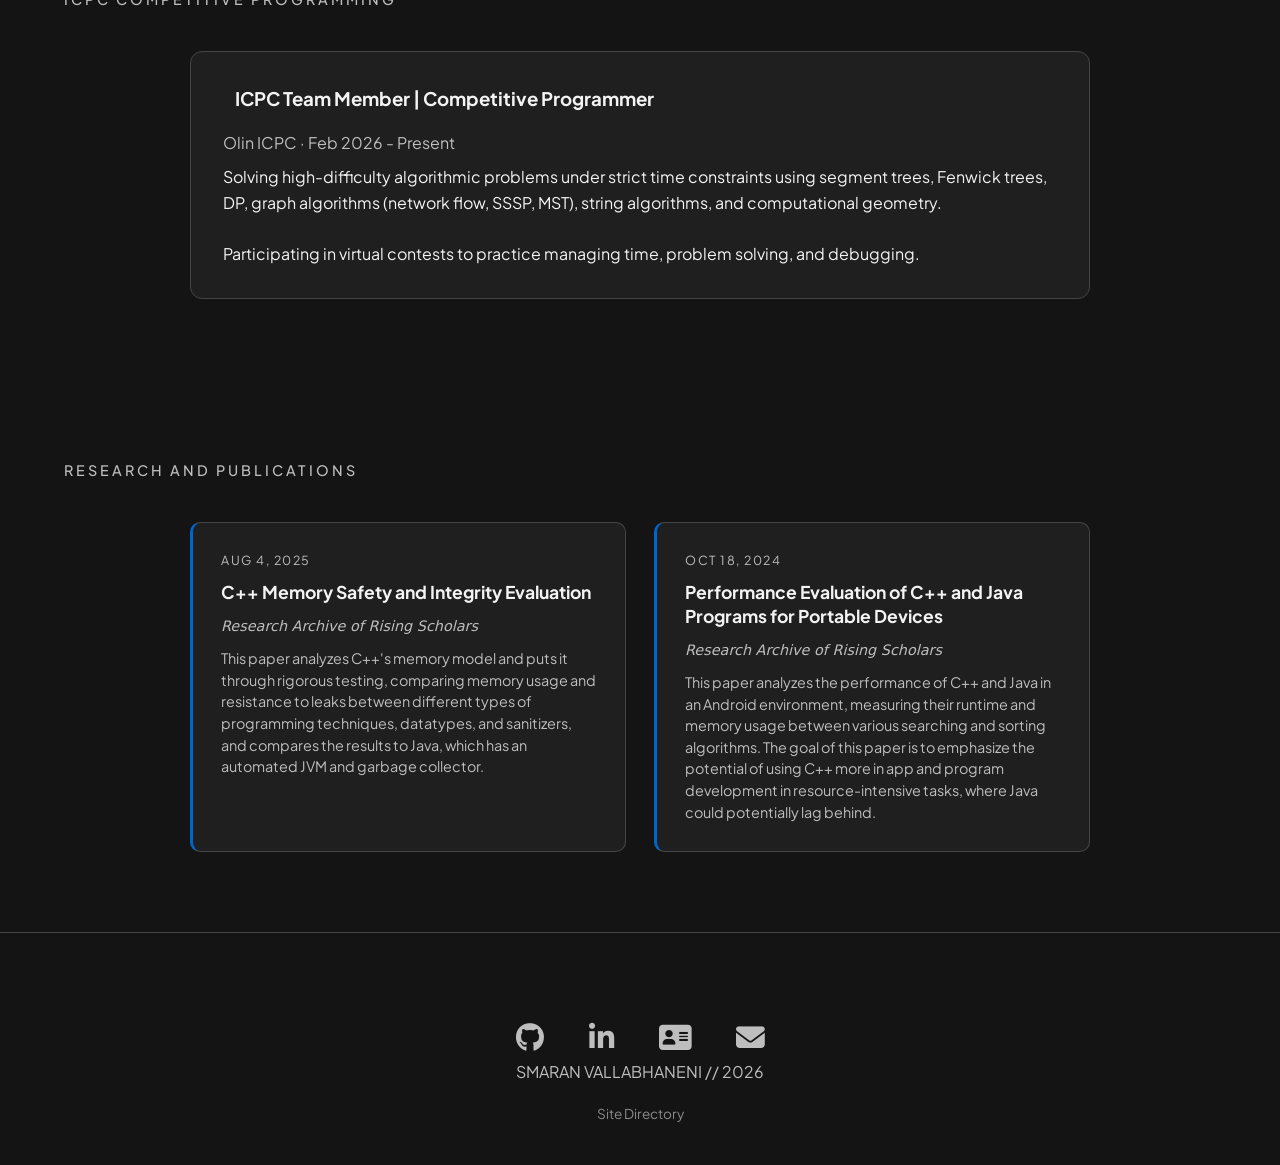
==== commit f1b0c21f: "Add space" ====
--- a/index.html
+++ b/index.html
@@ -26,8 +26,8 @@
                     <a href="about.html">About</a>
                     <a href="index.html#skills">Skills</a>
                     <a href="Smaran_Vallabhaneni_Resume.pdf">Resume</a>
-                    <a href="index.html#projects">Projects</a>
-                    <a href="index.html#certifications">Certifications</a>
+                    <a href="projects.html">Projects</a>
+                    <a href="certifications.html">Certifications</a>
                     <a href="index.html#research">Research & Publications</a>
                 </div>
             </div>
@@ -41,8 +41,8 @@
             <a href="about.html">About</a>
             <a href="index.html#skills">Skills</a>
             <a href="Smaran_Vallabhaneni_Resume.pdf">Resume</a>
-            <a href="index.html#projects">Projects</a>
-            <a href="index.html#certifications">Certifications</a>
+            <a href="projects.html">Projects</a>
+            <a href="certifications.html">Certifications</a>
             <a href="index.html#research">Research & Publications</a>
         </div>
     </div>
@@ -209,35 +209,6 @@
                     </div>
                 </a>
 
-                <a href="https://smaran-vallabhaneni.com/ClassicTunes/" target="_blank" class="bento-item project-link">
-                    <img class="bento-img" src="images/classictunes.png" alt="ClassicTunes">
-                    <div class="bento-overlay">
-                        <h3>ClassicTunes</h3>
-                        <p>Native macOS audio player reviving legacy iTunes aesthetics with modern performance and system audio integration. Developed with the help of Google Gemini and GitHub Copilot + Qwen 2.5 Coder.</p>
-                        <div class="pills-container">
-                            <span class="pill">Swift</span>
-                            <span class="pill">SwiftUI</span>
-                            <span class="pill">Metal API</span>
-                            <span class="pill">Adobe Creative Suite</span>
-                            <span class="pill">Xcode</span>
-                            <span class="pill">Visual Studio Code</span>
-                            <span class="pill">GitHub Copilot</span>
-                            <span class="pill">Git</span>
-                            <span class="pill">Version Control</span>
-                            <span class="pill">CI/CD Pipelines</span>
-                            <span class="pill">UI/UX</span>
-                            <span class="pill">RAG Systems</span>
-                            <span class="pill">Ollama</span>
-                            <span class="pill">Databases</span>
-                            <span class="pill">Database Management</span>
-                            <span class="pill">Testing and Debugging</span>
-                            <span class="pill">Algorithm Development</span>
-                            <span class="pill">Data Structures</span>
-                            <span class="pill">Encryption</span>
-                        </div>
-                    </div>
-                </a>
-
                 <a href="https://smaran-vallabhaneni.com/W.A.G.E/" target="_blank" class="bento-item project-link">
                     <img class="bento-img" src="images/wage.png" alt="W.A.G.E.">
                     <div class="bento-overlay">
@@ -267,7 +238,36 @@
                         </div>
                     </div>
                 </a>
-                
+
+                <a href="https://smaran-vallabhaneni.com/ClassicTunes/" target="_blank" class="bento-item project-link">
+                    <img class="bento-img" src="images/classictunes.png" alt="ClassicTunes">
+                    <div class="bento-overlay">
+                        <h3>ClassicTunes</h3>
+                        <p>Native macOS audio player reviving legacy iTunes aesthetics with modern performance and system audio integration. Developed with the help of Google Gemini and GitHub Copilot + Qwen 2.5 Coder.</p>
+                        <div class="pills-container">
+                            <span class="pill">Swift</span>
+                            <span class="pill">SwiftUI</span>
+                            <span class="pill">Metal API</span>
+                            <span class="pill">Adobe Creative Suite</span>
+                            <span class="pill">Xcode</span>
+                            <span class="pill">Visual Studio Code</span>
+                            <span class="pill">GitHub Copilot</span>
+                            <span class="pill">Git</span>
+                            <span class="pill">Version Control</span>
+                            <span class="pill">CI/CD Pipelines</span>
+                            <span class="pill">UI/UX</span>
+                            <span class="pill">RAG Systems</span>
+                            <span class="pill">Ollama</span>
+                            <span class="pill">Databases</span>
+                            <span class="pill">Database Management</span>
+                            <span class="pill">Testing and Debugging</span>
+                            <span class="pill">Algorithm Development</span>
+                            <span class="pill">Data Structures</span>
+                            <span class="pill">Encryption</span>
+                        </div>
+                    </div>
+                </a>
+
                 <a href="https://github.com/happysmaran/Specter" target="_blank" class="bento-item project-link">
                     <img class="bento-img" src="images/specter.png" alt="3D Gesture Tracking">
                     <div class="bento-overlay">
@@ -337,204 +337,55 @@
                     </div>
                 </a>
 
-                <a href="https://github.com/happysmaran/OuroborOS" target="_blank" class="bento-item project-link">
-                    <img class="bento-img" src="images/ouroboros.png" alt="Whoa-Scope">
-                    <div class="bento-overlay">
-                        <h3>OuroborOS</h3>
-                        <p>A "security-by-suicide" Linux distribution. It is a high-paranoia environment designed to monitor its own system logs and immediately initiate a "Self-Destruct" sequence and a kernel panic when an invalid command is detected.</p>
-                        <div class="pills-container">
-                            <span class="pill">Embedded Linux</span>
-                            <span class="pill">Embedded Systems</span>
-                            <span class="pill">Linux Kernel</span>
-                            <span class="pill">C</span>
-                            <span class="pill">C++</span>
-                            <span class="pill">Bash</span>
-                            <span class="pill">Buildroot</span>
-                            <span class="pill">Git</span>
-                            <span class="pill">Testing and Debugging</span>
-                        </div>
-                    </div>
-                </a>
-
-                <a href="https://github.com/happysmaran/mousesteering" target="_blank" class="bento-item project-link">
-                    <img class="bento-img" src="images/mousesteer.jpg" alt="MouseSteering">
-                    <div class="bento-overlay">
-                        <h3>MouseSteering</h3>
-                        <p>Utility mapping mouse movement to virtual joystick axes for precise analog control in racing sims and games.</p>
-                        <div class="pills-container">
-                            <span class="pill">C#</span>
-                            <span class="pill">.NET</span>
-                            <span class="pill">Visual Studio Code</span>
-                            <span class="pill">Git</span>
-                            <span class="pill">Version Control</span>
-                            <span class="pill">Testing and Debugging</span>
-                        </div>
-                    </div>
-                </a>
-
-                <a href="https://github.com/rivques/whoa-scope" target="_blank" class="bento-item project-link">
-                    <img class="bento-img" src="images/whoascope.png" alt="Whoa-Scope">
-                    <div class="bento-overlay">
-                        <h3>Whoa-Scope</h3>
-                        <p>The modernized open-source oscilloscope tool for hardware labs at Olin, made in collaboration. Featuring themes, accessibility fonts, native file export tooltips, stability fixes, and more.</p>
-                        <div class="pills-container">
-                            <span class="pill">Python</span>
-                            <span class="pill">matplotlib</span>
-                            <span class="pill">Kivy</span>
-                            <span class="pill">Visual Studio Code</span>
-                            <span class="pill">Git</span>
-                            <span class="pill">Version Control</span>
-                            <span class="pill">CI/CD Pipelines</span>
-                            <span class="pill">UI/UX</span>
-                            <span class="pill">Testing and Debugging</span>
-                            <span class="pill">Embedded Systems</span>
-                        </div>
-                    </div>
-                </a>
-
+            </div>
+            <div class="view-all-wrap">
+                <a href="projects.html" class="view-all-link">View All Projects</a>
             </div>
         </section>
 
         <section class="section" id="certifications">
             <h2 class="section-label">CERTIFICATIONS</h2>
-            <div class="timeline">
-
-                <a href="https://www.coursera.org/account/accomplishments/specialization/TOIM6ZSFCEGS" target="_blank" class="cert-item-link">
-                    <div class="exp-item cert-item">
-                        <div class="cert-preview">
-                            <img src="certificates/isb_trading.png" alt="Trading Strategies in Emerging Markets Specialization Certificate" class="cert-image">
-                        </div>
-                        <div class="exp-content">
-                            <div class="exp-date">Aug 2026</div>
-                            <h3>Trading Strategies in Emerging Markets Specialization</h3>
-                            <p>Coursera<br>Credential ID: TOIM6ZSFCEGS</p>
-                            <p>Skills: Accrual Accounting, Investment Management, Securities Trading, Portfolio Risk, Data Collection, Portfolio Management, Financial Analysis, Income Statement, Financial Statement Analysis, Performance Measurement, Accruals, Financial Statements, Financial Market, Market Liquidity, Balance Sheet, Financial Trading, Market Dynamics, Return On Investment, Performance Analysis</p>
-                        </div>
-                        <div class="exp-dot"></div>
-                    </div>
-                </a>
-
-                <a href="https://www.coursera.org/account/accomplishments/specialization/9WDR2RQU4FPK" target="_blank" class="cert-item-link">
-                    <div class="exp-item cert-item">
-                        <div class="cert-preview">
-                            <img src="certificates/coursera_data_machine.png" alt="Data Preparation & Applied Machine Learning Specialization Certificate" class="cert-image">
-                        </div>
-                        <div class="exp-content">
-                            <div class="exp-date">Aug 2026</div>
-                            <h3>Data Preparation & Applied Machine Learning Specialization</h3>
-                            <p>Coursera<br>Credential ID: 9WDR2RQU4FPK</p>
-                            <p>Skills: Python, pandas, NumPy, Data Processing, Feature Engineering, Data Preprocessing, Data Wrangling, Supervised Learning, Exploratory Data Analysis, Applied Machine Learning, Classification And Regression Tree (CART), Model Training, Data Modeling, Statistical Machine Learning, Machine Learning, Data Quality, Data Pipelines, Model Optimization, Data Cleansing, Data Transformation, Data Architecture, Data Manipulation</p>
-                        </div>
-                        <div class="exp-dot"></div>
-                    </div>
-                </a>
-
-                <a href="https://www.coursera.org/account/accomplishments/specialization/4LRKYT7G15XU" target="_blank" class="cert-item-link">
-                    <div class="exp-item cert-item">
-                        <div class="cert-preview">
-                            <img src="certificates/ucboulder_datanalys_python.png" alt="Data Analysis with Python Specialization Certificate" class="cert-image">
-                        </div>
-                        <div class="exp-content">
-                            <div class="exp-date">Jul 2026</div>
-                            <h3>Data Analysis with Python Specialization</h3>
-                            <p>University of Colorado Boulder<br>Credential ID: 4LRKYT7G15XU</p>
-                            <p>Skills: Data Preprocessing, Dimensionality Reduction, Machine Learning Algorithms, Statistical Machine Learning, Machine Learning, Logistic Regression, Analytical Skills, Data Mining, Machine Learning Methods, Statistical Analysis, Model Training, Applied Machine Learning, Predictive Modeling, Anomaly Detection, Regression Analysis, Model Evaluation, Data Analysis, Unsupervised Learning, Supervised Learning, Classification Algorithms</p>
-                        </div>
-                        <div class="exp-dot"></div>
-                    </div>
-                </a>
-
-                <a href="https://www.coursera.org/account/accomplishments/specialization/ABAE972S1DHU" target="_blank" class="cert-item-link">
-                    <div class="exp-item cert-item">
-                        <div class="cert-preview">
-                            <img src="certificates/ucboulder_advlinuxdev.png" alt="Advanced Embedded Linux Development Specialization Certificate" class="cert-image">
-                        </div>
-                        <div class="exp-content">
-                            <div class="exp-date">Feb 2026</div>
-                            <h3>Advanced Embedded Linux Development Specialization</h3>
-                            <p>University of Colorado Boulder<br>Credential ID: ABAE972S1DHU</p>
-                            <p>Skills: Linux Administration, System Programming, Scrum (Software Development), Embedded Systems, Agile Methodology, Software Development Methodologies, Agile Project Management, Containerization, Agile Software Development, Debugging, Development Testing, File Systems, Software Testing, Electrical and Computer Engineering, Git, Docker, Shell, Embedded Software, System Software, Linux</p>
-                        </div>
-                        <div class="exp-dot"></div>
-                    </div>
-                </a>
-
-                <a href="https://www.coursera.org/account/accomplishments/specialization/M8WKYG9PMT4G" target="_blank" class="cert-item-link">
-                    <div class="exp-item cert-item">
-                        <div class="cert-preview">
-                            <img src="certificates/meta_db_engineer.png" alt="Meta Database Engineer Specialization Certificate" class="cert-image">
-                        </div>
-                        <div class="exp-content">
-                            <div class="exp-date">Jul 2025</div>
-                            <h3>Meta Database Engineer Specialization</h3>
-                            <p>Meta<br>Credential ID: M8WKYG9PMT4G</p>
-                            <p>Skills: GitHub, Analytics, Star Schema, Linux Commands, Dashboard Creation, Data Visualization Software, Algorithms, Database Management, Data Warehousing, Software Versioning, Database Administration, Unit Testing, Database Theory, Data Integrity, Interactive Data Visualization, Database Architecture and Administration, MySQL, Command-Line Interface, Database Software, Dashboard, Unix</p>
-                        </div>
-                        <div class="exp-dot"></div>
-                    </div>
-                </a>
-
-                <a href="https://www.coursera.org/account/accomplishments/verify/FKCM26PMM8IR" target="_blank" class="cert-item-link">
-                    <div class="exp-item cert-item">
-                        <div class="cert-preview">
-                            <img src="certificates/stanford_crypto_1.png" alt="Cryptography I Certificate" class="cert-image">
-                        </div>
-                        <div class="exp-content">
-                            <div class="exp-date">Dec 2024</div>
-                            <h3>Cryptography I</h3>
-                            <p>Stanford University<br>Credential ID: FKCM26PMM8IR</p>
-                            <p>Skills: Data Encryption Standard, Key Management, Encryption, Data Integrity, Advanced Encryption Standard (AES), Cryptographic Protocols, Authentications, Arithmetic, Algorithms, Application Security, Cybersecurity, Probability</p>
-                        </div>
-                        <div class="exp-dot"></div>
-                    </div>
-                </a>
-
-                <a href="https://coursera.org/verify/RW99EB1AFB38" target="_blank" class="cert-item-link">
-                    <div class="exp-item cert-item">
-                        <div class="cert-preview">
-                            <img src="certificates/upenn_stats.png" alt="Statistics for Data Science Essentials Certificate" class="cert-image">
-                        </div>
-                        <div class="exp-content">
-                            <div class="exp-date">Nov 2024</div>
-                            <h3>Statistics for Data Science Essentials</h3>
-                            <p>University of Pennsylvania<br>Credential ID: RW99EB1AFB38</p>
-                            <p>Skills: Statistical Methods, Probability Distribution, Algebra, Probability, Data Science, Statistics, Probability & Statistics, Descriptive Statistics, Sampling (Statistics), General Mathematics, Statistical Analysis, Statistical Inference</p>
-                        </div>
-                        <div class="exp-dot"></div>
-                    </div>
-                </a>
-
-                <a href="https://www.coursera.org/account/accomplishments/specialization/KJRE294U9SFY" target="_blank" class="cert-item-link">
-                    <div class="exp-item cert-item">
-                        <div class="cert-preview">
-                            <img src="certificates/stanford_ml.png" alt="Machine Learning Specialization Certificate" class="cert-image">
-                        </div>
-                        <div class="exp-content">
-                            <div class="exp-date">Aug 2023</div>
-                            <h3>Machine Learning Specialization</h3>
-                            <p>DeepLearning.AI<br>Credential ID: KJRE294U9SFY</p>
-                            <p>Skills: Model Evaluation, Unsupervised Learning, Predictive Modeling, Supervised Learning, Responsible AI, Machine Learning, Model Training, Reinforcement Learning, Transfer Learning, Artificial Intelligence, Decision Tree Learning, Machine Learning Algorithms, Data Ethics, Applied Machine Learning, Deep Learning, Classification Algorithms, Tensorflow, NumPy, Jupyter, Scikit-Learn
-</p>
-                        </div>
-                        <div class="exp-dot"></div>
-                    </div>
-                </a>
-
-                <a href="https://www.coursera.org/account/accomplishments/specialization/MWKZ6E2NHFE9" target="_blank" class="cert-item-link">
-                    <div class="exp-item cert-item">
-                        <div class="cert-preview">
-                            <img src="certificates/stanford_algos.png" alt="Algorithms Specialization Certificate" class="cert-image">
-                        </div>
-                        <div class="exp-content">
-                            <div class="exp-date">Feb 2023</div>
-                            <h3>Algorithms Specialization</h3>
-                            <p>Stanford University<br>Credential ID: MWKZ6E2NHFE9</p>
-                            <p>Skills: Theoretical Computer Science, Bioinformatics, Computer Science, Graph Theory, Network Analysis, Analysis, Mathematical Theory & Analysis, Probability. Probability & Statistics, Network Routing, Design Strategies, Social Network Analysis, Logical Reasoning, Computational Thinking, Data Structures, Algorithms</p>
-                        </div>
-                        <div class="exp-dot"></div>
-                    </div>
-                </a>
-
+            <div class="cert-grid">
+
+                <a href="https://www.coursera.org/account/accomplishments/specialization/TOIM6ZSFCEGS" target="_blank" class="cert-card">
+                    <div class="cert-thumb">
+                        <img src="certificates/isb_trading.png" alt="Trading Strategies in Emerging Markets Specialization Certificate" class="cert-thumb-img">
+                        <span class="cert-card-date">Aug 2026</span>
+                    </div>
+                    <div class="cert-card-body">
+                        <h3>Trading Strategies in Emerging Markets Specialization</h3>
+                        <p class="cert-card-issuer">Coursera · Credential ID: TOIM6ZSFCEGS</p>
+                        <p class="cert-card-skills">Skills: Accrual Accounting, Investment Management, Securities Trading, Portfolio Risk, Data Collection, Portfolio Management, Financial Analysis, Income Statement, Financial Statement Analysis, Performance Measurement, Accruals, Financial Statements, Financial Market, Market Liquidity, Balance Sheet, Financial Trading, Market Dynamics, Return On Investment, Performance Analysis</p>
+                    </div>
+                </a>
+
+                <a href="https://www.coursera.org/account/accomplishments/specialization/9WDR2RQU4FPK" target="_blank" class="cert-card">
+                    <div class="cert-thumb">
+                        <img src="certificates/coursera_data_machine.png" alt="Data Preparation & Applied Machine Learning Specialization Certificate" class="cert-thumb-img">
+                        <span class="cert-card-date">Aug 2026</span>
+                    </div>
+                    <div class="cert-card-body">
+                        <h3>Data Preparation & Applied Machine Learning Specialization</h3>
+                        <p class="cert-card-issuer">Coursera · Credential ID: 9WDR2RQU4FPK</p>
+                        <p class="cert-card-skills">Skills: Python, pandas, NumPy, Data Processing, Feature Engineering, Data Preprocessing, Data Wrangling, Supervised Learning, Exploratory Data Analysis, Applied Machine Learning, Classification And Regression Tree (CART), Model Training, Data Modeling, Statistical Machine Learning, Machine Learning, Data Quality, Data Pipelines, Model Optimization, Data Cleansing, Data Transformation, Data Architecture, Data Manipulation</p>
+                    </div>
+                </a>
+
+                <a href="https://www.coursera.org/account/accomplishments/specialization/4LRKYT7G15XU" target="_blank" class="cert-card">
+                    <div class="cert-thumb">
+                        <img src="certificates/ucboulder_datanalys_python.png" alt="Data Analysis with Python Specialization Certificate" class="cert-thumb-img">
+                        <span class="cert-card-date">Jul 2026</span>
+                    </div>
+                    <div class="cert-card-body">
+                        <h3>Data Analysis with Python Specialization</h3>
+                        <p class="cert-card-issuer">University of Colorado Boulder · Credential ID: 4LRKYT7G15XU</p>
+                        <p class="cert-card-skills">Skills: Data Preprocessing, Dimensionality Reduction, Machine Learning Algorithms, Statistical Machine Learning, Machine Learning, Logistic Regression, Analytical Skills, Data Mining, Machine Learning Methods, Statistical Analysis, Model Training, Applied Machine Learning, Predictive Modeling, Anomaly Detection, Regression Analysis, Model Evaluation, Data Analysis, Unsupervised Learning, Supervised Learning, Classification Algorithms</p>
+                    </div>
+                </a>
+
+            </div>
+            <div class="view-all-wrap">
+                <a href="certifications.html" class="view-all-link">View All Certifications</a>
             </div>
         </section>
 
@@ -545,36 +396,27 @@
                     <h3 style="display:inline; margin-left:12px;">ICPC Team Member | Competitive Programmer</h3>
                 </div>
                 <p style="color:var(--text-dim); margin-bottom:8px;">Olin ICPC · Feb 2026 - Present</p>
-                <p>Solving complex algorithmic problems under strict time constraints, focusing on data structures (segment trees, fenwick trees), algorithms (graphs, dynamic programming, string algorithms, network flow, searching/sorting), and geometry.</p>
+                <p>Solving high-difficulty algorithmic problems under strict time constraints using segment trees, Fenwick trees, DP, graph algorithms (network flow, SSSP, MST), string algorithms, and computational geometry.</p>
+                <br>
                 <p>Participating in virtual contests to practice managing time, problem solving, and debugging.</p>
             </div>
         </section>
 
         <section class="section" id="research">
             <h2 class="section-label">RESEARCH AND PUBLICATIONS</h2>
-            <div class="timeline">
-                <a href="https://doi.org/10.58445/rars.2876" target="_blank" class="publication-link">
-                    <div class="exp-item">
-                        <div class="exp-content">
-                            <div class="exp-date">Aug 4, 2025</div>
-                            <h3>C++ Memory Safety and Integrity Evaluation</h3>
-                            <p>Research Archive of Rising Scholars</p>
-                            <p>This paper analyzes C++'s memory model and puts it through rigorous testing, comparing memory usage and resistance to leaks between different types of programming techniques, datatypes, and sanitizers, and compares the results to Java, which has an automated JVM and garbage collector.</p>
-                        </div>
-                        <div class="exp-dot"></div>
-                    </div>
-                </a>
-
-                <a href="https://doi.org/10.58445/rars.1783" target="_blank" class="publication-link">
-                    <div class="exp-item">
-                        <div class="exp-content">
-                            <div class="exp-date">Oct 18, 2024</div>
-                            <h3>Performance Evaluation of C++ and Java Programs for Portable Devices</h3>
-                            <p>Research Archive of Rising Scholars</p>
-                            <p>This paper analyzes the performance of C++ and Java in an Android environment, measuring their runtime and memory usage between various searching and sorting algorithms. The goal of this paper is to emphasize the potential of using C++ more in app and program development in resource-intensive tasks, where Java could potentially lag behind.</p>
-                        </div>
-                        <div class="exp-dot"></div>
-                    </div>
+            <div class="pub-grid">
+                <a href="https://doi.org/10.58445/rars.2876" target="_blank" class="pub-card">
+                    <span class="pub-card-date">Aug 4, 2025</span>
+                    <h3>C++ Memory Safety and Integrity Evaluation</h3>
+                    <p class="pub-card-source">Research Archive of Rising Scholars</p>
+                    <p class="pub-card-summary">This paper analyzes C++'s memory model and puts it through rigorous testing, comparing memory usage and resistance to leaks between different types of programming techniques, datatypes, and sanitizers, and compares the results to Java, which has an automated JVM and garbage collector.</p>
+                </a>
+
+                <a href="https://doi.org/10.58445/rars.1783" target="_blank" class="pub-card">
+                    <span class="pub-card-date">Oct 18, 2024</span>
+                    <h3>Performance Evaluation of C++ and Java Programs for Portable Devices</h3>
+                    <p class="pub-card-source">Research Archive of Rising Scholars</p>
+                    <p class="pub-card-summary">This paper analyzes the performance of C++ and Java in an Android environment, measuring their runtime and memory usage between various searching and sorting algorithms. The goal of this paper is to emphasize the potential of using C++ more in app and program development in resource-intensive tasks, where Java could potentially lag behind.</p>
                 </a>
             </div>
         </section>
--- a/styles.css
+++ b/styles.css
@@ -201,6 +201,30 @@
     font-weight: 500;
 }
 
+.view-all-wrap {
+    display: flex;
+    justify-content: center;
+    margin-top: 40px;
+}
+
+.view-all-link {
+    display: inline-block;
+    padding: 12px 28px;
+    border: 1px solid var(--accent);
+    border-radius: 999px;
+    color: var(--accent);
+    text-decoration: none;
+    font-size: 0.9rem;
+    letter-spacing: 1px;
+    text-transform: uppercase;
+    transition: background 0.2s ease, color 0.2s ease;
+}
+
+.view-all-link:hover {
+    background: var(--accent);
+    color: #fff;
+}
+
 /* Skills */
 .group-heading {
     font-size: 1.4rem;
@@ -307,37 +331,10 @@
     color: var(--text-light);
 }
 
-/* Timeline */
-.timeline {
-    position: relative;
+/* Generic content card (used by ICPC section) */
+.exp-content {
     max-width: 900px;
     margin: 0 auto;
-}
-
-.timeline::before {
-    content: '';
-    position: absolute;
-    width: 2px;
-    background: var(--border);
-    top: 0;
-    bottom: 0;
-    left: 50%;
-    transform: translateX(-50%);
-}
-
-.exp-item {
-    display: flex;
-    align-items: center;
-    margin: 70px 0;
-    position: relative;
-}
-
-.exp-item:nth-child(even) {
-    flex-direction: row-reverse;
-}
-
-.exp-content {
-    width: 45%;
     background: rgb(31,31,31);
     border: 1px solid var(--border);
     border-radius: 12px;
@@ -376,46 +373,126 @@
         transform: translateY(-8px);
         box-shadow: 0 16px 32px rgba(0, 102, 204, 0.15);
     }
-    
-    /* Smooth explicit color change for elements within layout wrappers on hover */
-    .cert-item-link:hover .exp-content h3,
-    .publication-link:hover .exp-content h3 {
-        color: var(--link) !important;
-    }
-}
-
-.exp-date {
-    font-size: 0.95rem;
-    color: var(--text-light);
-    margin-bottom: 14px;
-    transition: color 0.3s ease;
-}
-
-.exp-dot {
-    width: var(--dot-size);
-    height: var(--dot-size);
+}
+
+/* Publications */
+.pub-grid {
+    display: grid;
+    grid-template-columns: repeat(auto-fit, minmax(320px, 1fr));
+    gap: 28px;
+    max-width: 900px;
+    margin: 0 auto;
+}
+
+.pub-card {
+    display: flex;
+    flex-direction: column;
+    gap: 10px;
+    padding: 28px;
+    border: 1px solid var(--border);
+    border-left: 3px solid var(--accent);
+    border-radius: 10px;
+    background: rgb(31,31,31);
+    text-decoration: none;
+    color: inherit;
+    transition: transform 0.3s ease, box-shadow 0.3s ease, border-color 0.3s ease;
+}
+
+.pub-card-date {
+    font-size: 0.78rem;
+    color: var(--text-light);
+    text-transform: uppercase;
+    letter-spacing: 1.5px;
+}
+
+.pub-card h3 {
+    font-size: 1.1rem;
+    line-height: 1.35;
+}
+
+.pub-card-source {
+    font-size: 0.9rem;
+    color: var(--text-light);
+    font-style: italic;
+}
+
+.pub-card-summary {
+    font-size: 0.9rem;
+    color: var(--text-light);
+    line-height: 1.5;
+}
+
+/* Certifications */
+.cert-grid {
+    display: grid;
+    grid-template-columns: repeat(auto-fit, minmax(300px, 1fr));
+    gap: 28px;
+}
+
+.cert-card {
+    display: flex;
+    flex-direction: column;
+    border: 1px solid var(--border);
+    border-top: 3px solid var(--accent);
+    border-radius: 10px;
+    overflow: hidden;
+    background: rgb(31,31,31);
+    text-decoration: none;
+    color: inherit;
+    transition: transform 0.3s ease, box-shadow 0.3s ease, border-color 0.3s ease;
+}
+
+.cert-thumb {
+    position: relative;
+    display: flex;
+    align-items: center;
+    justify-content: center;
+    padding: 18px;
+    background: var(--bg);
+    border-bottom: 1px solid var(--border);
+}
+
+.cert-thumb-img {
+    max-width: 100%;
+    max-height: 140px;
+    object-fit: contain;
+    border-radius: 4px;
+}
+
+.cert-card-date {
+    position: absolute;
+    top: 12px;
+    right: 12px;
+    font-size: 0.72rem;
+    padding: 4px 10px;
+    border-radius: 20px;
     background: var(--accent);
-    border-radius: 50%;
-    position: absolute;
-    left: 50%;
-    transform: translateX(-50%);
-    z-index: 1;
-    border: 4px solid white;
-    box-shadow: 0 0 0 5px rgba(0, 102, 204, 0.12);
-}
-
-.cert-preview {
-    margin: 0 0 36px 0 !important;
-    transition: transform 0.3s ease;
-}
-
-.cert-image {
-    width: 100%;
-    max-width: 420px;
-    border-radius: 8px;
-    border: 1px solid var(--border);
-    display: block;
-    transition: transform 0.3s ease;
+    color: #fff;
+    text-transform: uppercase;
+    letter-spacing: 1px;
+}
+
+.cert-card-body {
+    display: flex;
+    flex-direction: column;
+    gap: 10px;
+    padding: 20px 24px 24px;
+}
+
+.cert-card h3 {
+    font-size: 1.1rem;
+    line-height: 1.35;
+}
+
+.cert-card-issuer {
+    font-size: 0.9rem;
+    color: var(--text-light);
+}
+
+.cert-card-skills {
+    font-size: 0.82rem;
+    color: var(--text-light);
+    line-height: 1.5;
 }
 
 .about-section {
@@ -542,10 +619,6 @@
         font-size: 0.92rem;
     }
 
-    .exp-date {
-        font-size: 0.85rem;
-    }
-
     .about-text p {
         font-size: 0.85rem;
     }
@@ -583,28 +656,13 @@
         min-width: auto;
     }
 
-    .timeline::before {
-        display: none;
-    }
-
-    .exp-item,
-    .exp-item:nth-child(even) {
-        flex-direction: column;
-        align-items: stretch;
-        margin: 56px 0;
-    }
-
     .exp-content {
-        width: 100%;
         padding: 28px 20px;
     }
 
-    .exp-dot {
-        display: none;
-    }
-
-    .cert-preview {
-        margin-bottom: 32px !important;
+    .cert-grid,
+    .pub-grid {
+        grid-template-columns: 1fr;
     }
 }
 
@@ -662,68 +720,23 @@
     }
 }
 
-/* Links */
-.timeline a,
-.timeline a:link,
-.timeline a:visited,
-.cert-item-link,
-.cert-item-link a,
-.cert-item-link a:link,
-.cert-item-link a:visited,
-.publication-link,
-.publication-link a,
-.publication-link a:link,
-.publication-link a:visited {
-    color: var(--text) !important;
-    text-decoration: none !important;
-    border-bottom: none !important;
-    background: none !important;
-    cursor: pointer;
-}
-
-.timeline a:hover,
-.timeline a:focus,
-.cert-item-link a:hover,
-.cert-item-link a:focus,
-.publication-link a:hover,
-.publication-link a:focus {
-    color: var(--link) !important;
-    text-decoration: none !important;
-}
-
-.timeline a:visited,
-.cert-item-link a:visited,
-.publication-link a:visited {
-    color: var(--text) !important;
-}
-
 @media (min-width: 1001px) {
-    .exp-item.cert-item {
-        gap: 60px;
-    }
-
     .bento-item:hover {
         transform: translateY(-8px);
         box-shadow: 0 16px 32px rgba(0, 102, 204, 0.15);
         border-color: var(--accent);
     }
 
-    .cert-item-link:hover .cert-preview,
-    .cert-item-link:hover .exp-content,
-    .exp-item.cert-item:hover .cert-preview,
-    .exp-item.cert-item:hover .exp-content {
-        transform: translateY(-8px);
-    }
-
-    .cert-item-link:hover .exp-content h3,
-    .cert-item-link:hover .exp-content p,
-    .cert-item-link:hover .exp-content div,
-    .cert-item-link:hover .exp-content li,
-    .publication-link:hover .exp-content h3,
-    .publication-link:hover .exp-content p,
-    .publication-link:hover .exp-content div,
-    .publication-link:hover .exp-content li {
-        color: var(--link) !important;
+    .cert-card:hover {
+        transform: translateY(-6px);
+        box-shadow: 0 16px 32px rgba(0, 102, 204, 0.15);
+        border-color: var(--accent);
+    }
+
+    .pub-card:hover {
+        transform: translateY(-6px);
+        box-shadow: 0 16px 32px rgba(0, 102, 204, 0.15);
+        border-color: var(--accent);
     }
 }
 
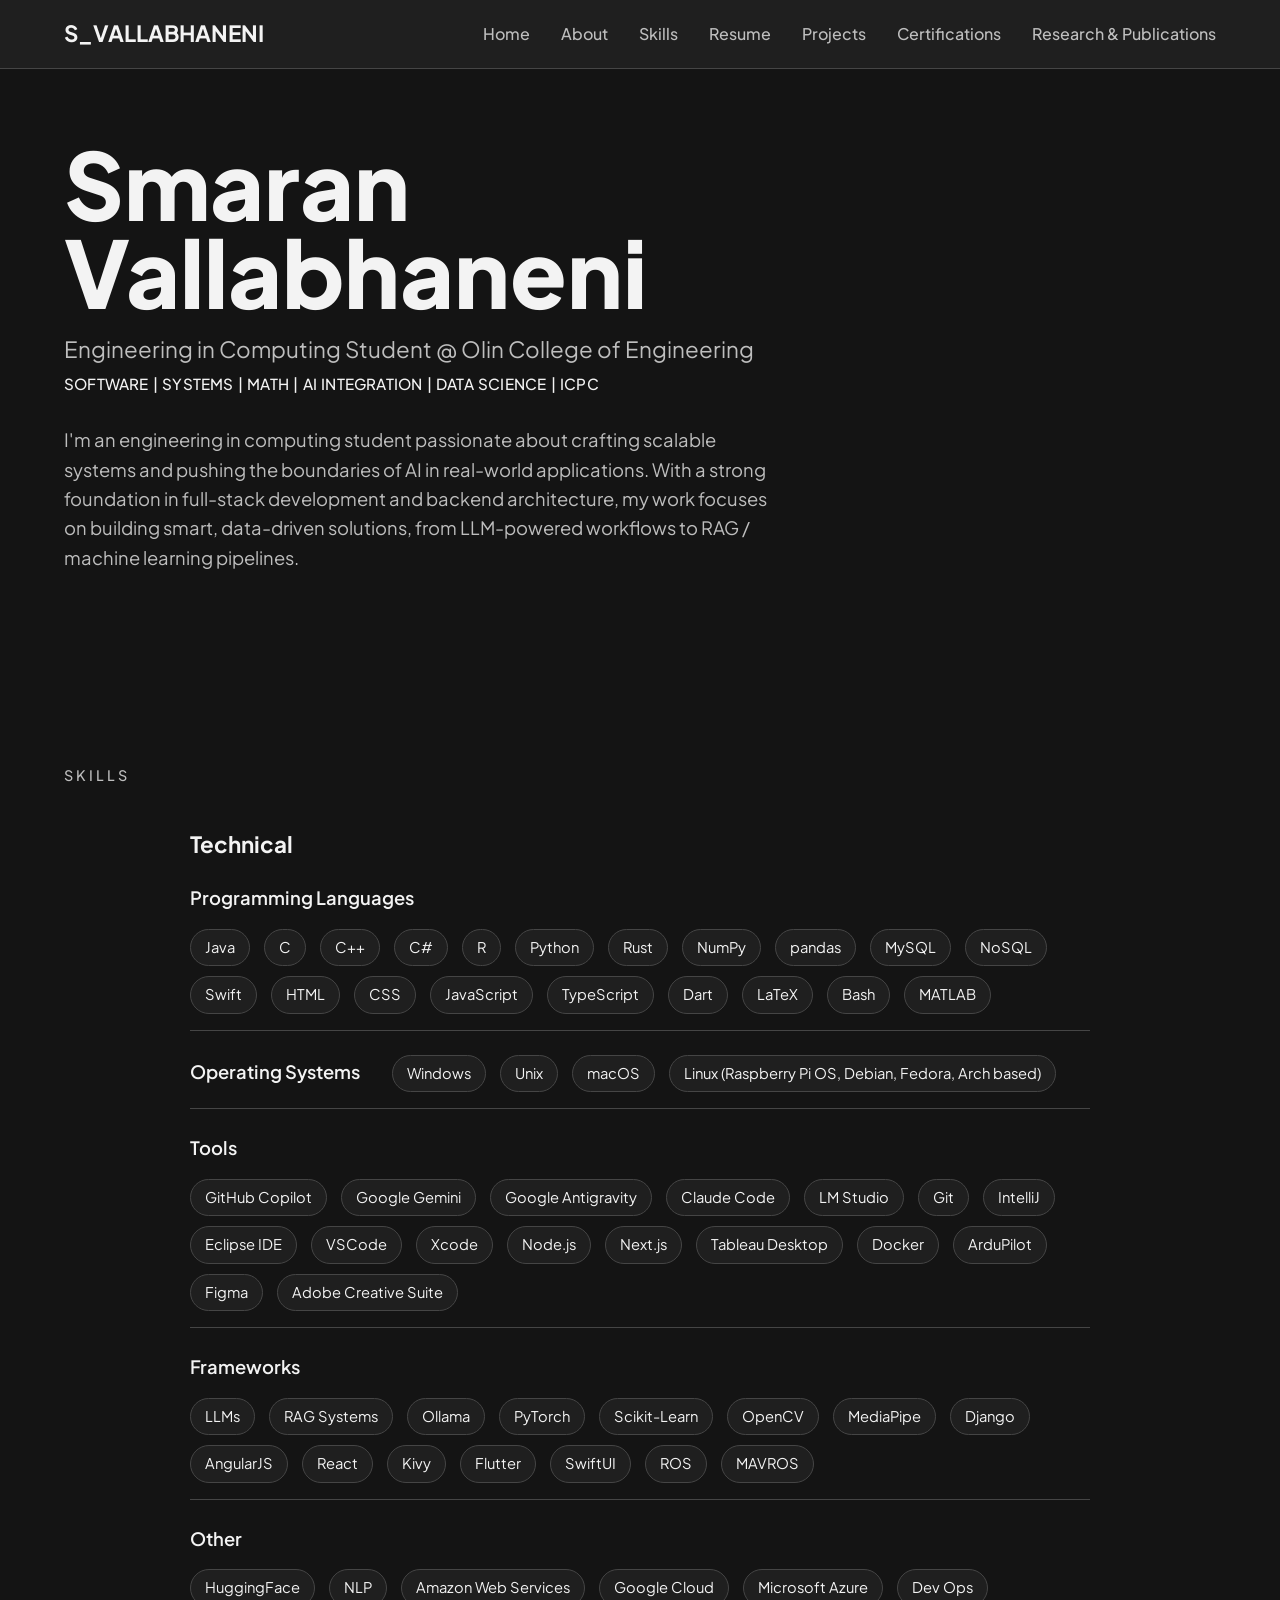
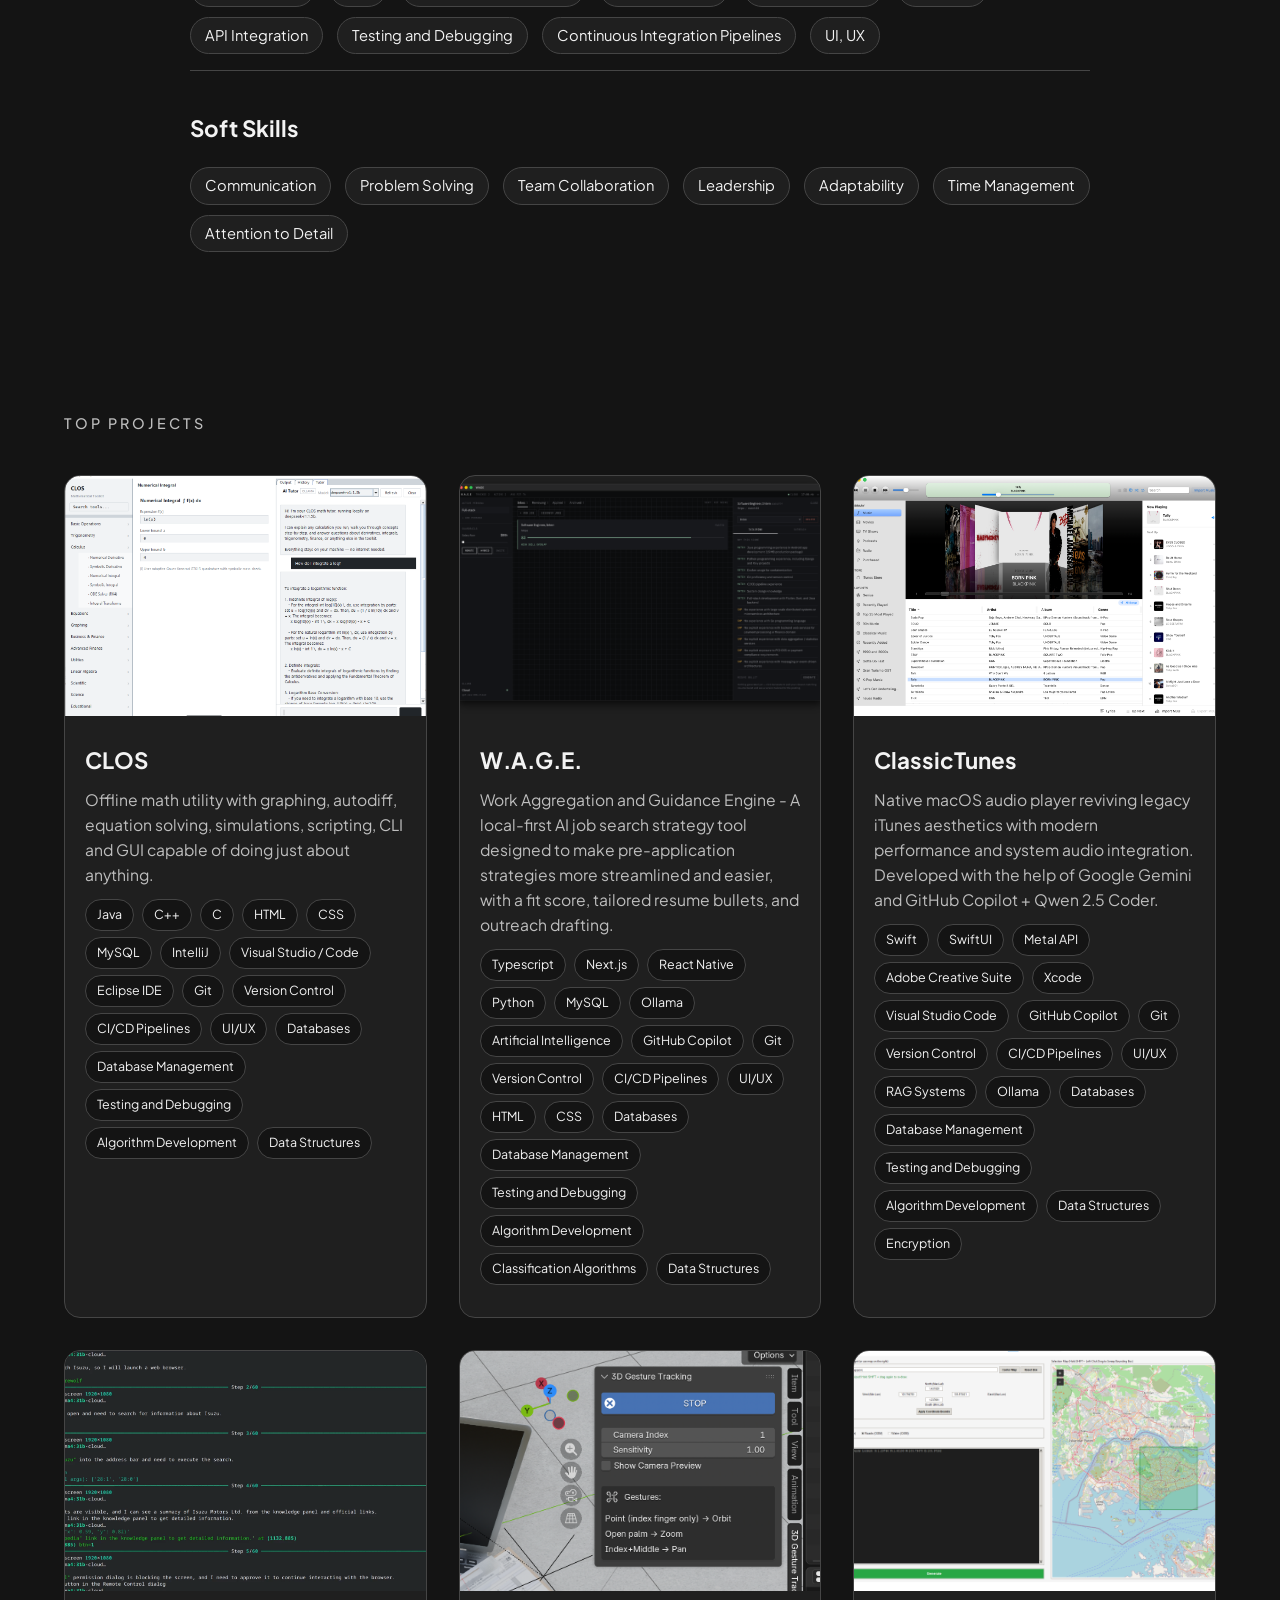
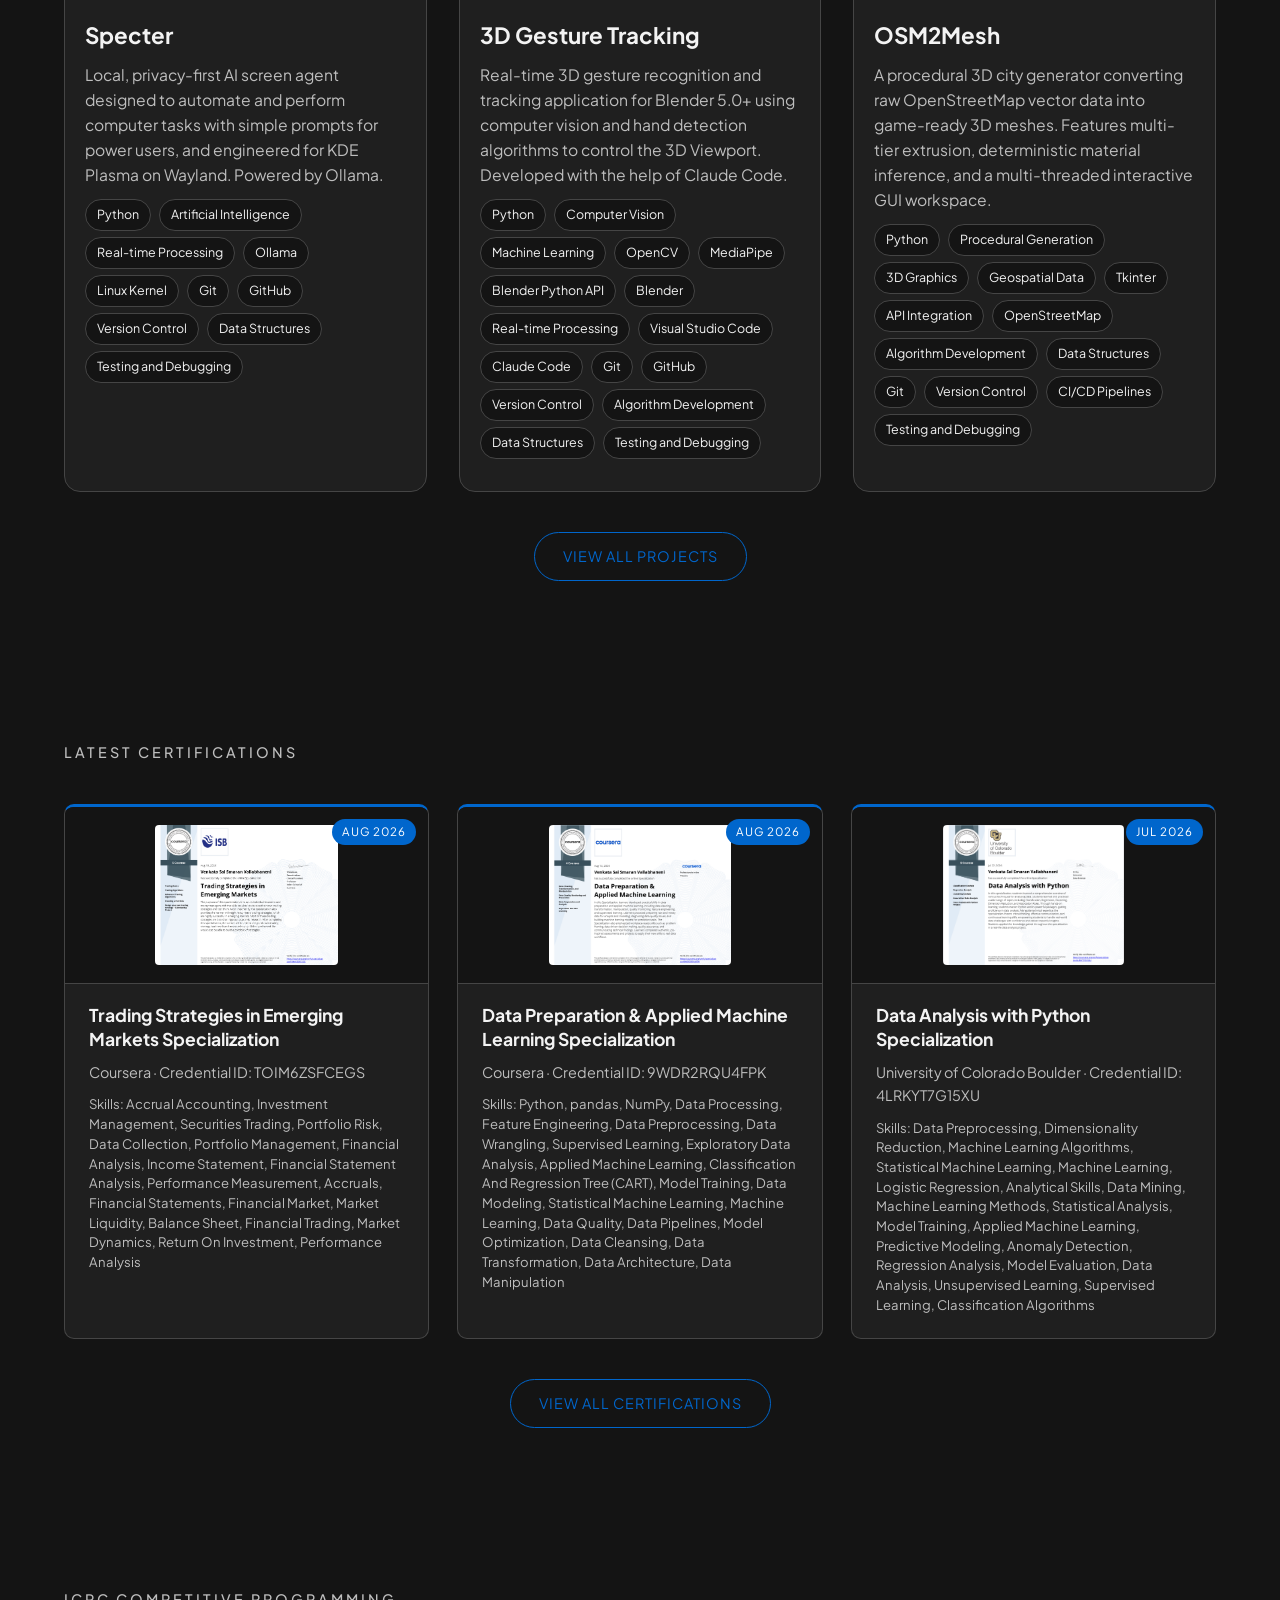
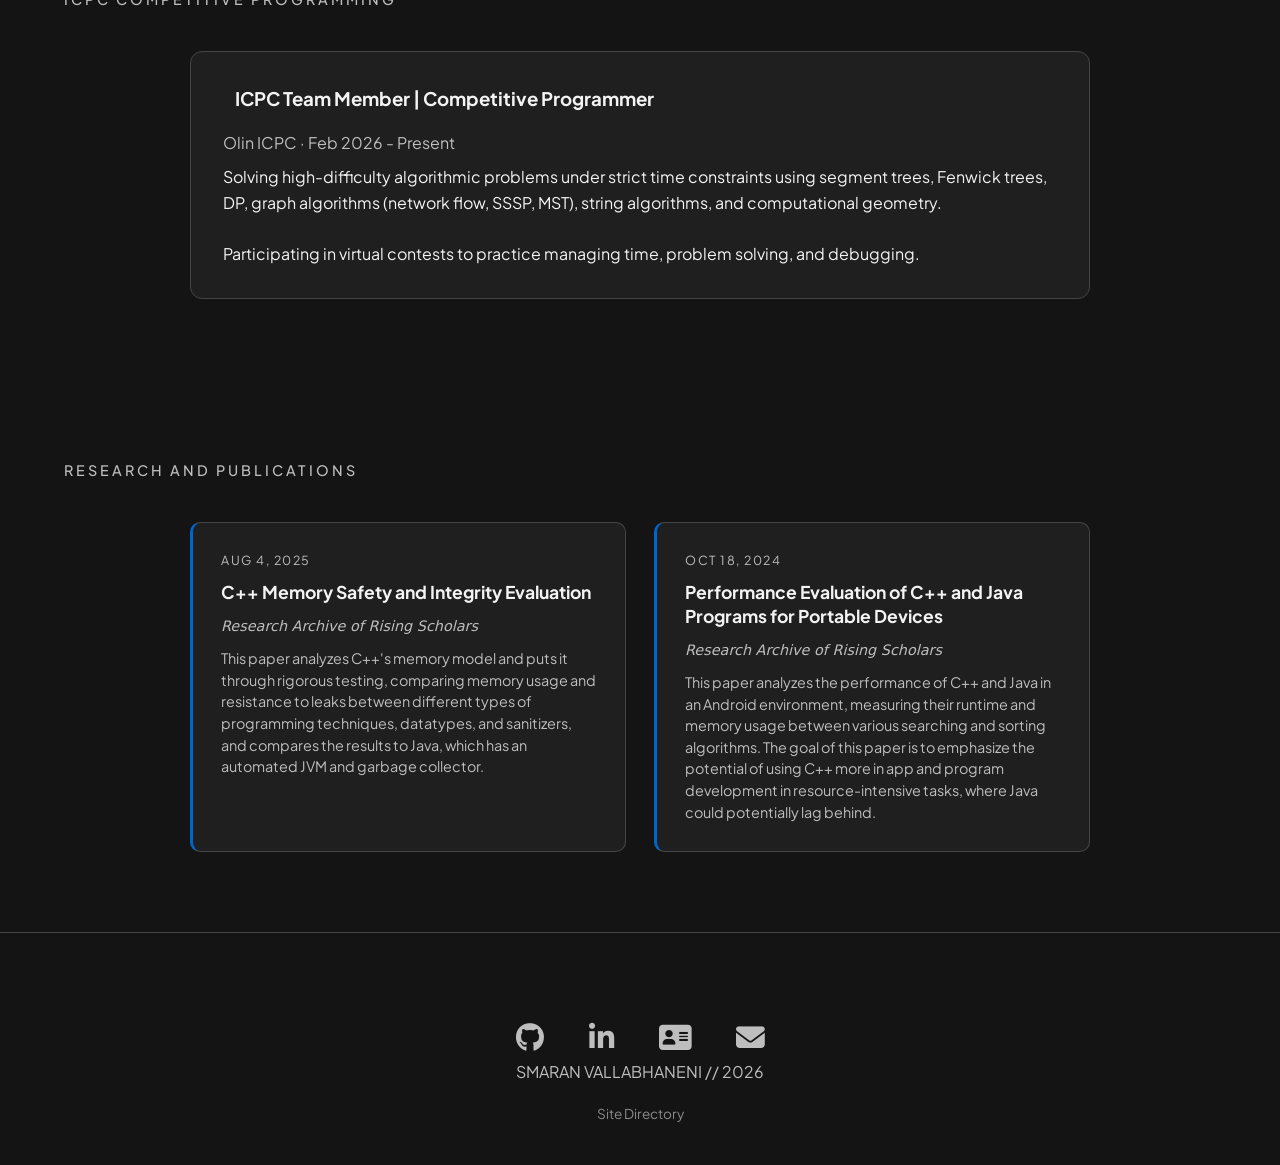
==== commit b8750adb: "update subtitles" ====
--- a/index.html
+++ b/index.html
@@ -178,7 +178,7 @@
         </section>
 
         <section class="section" id="projects">
-            <h2 class="section-label">PROJECTS</h2>
+            <h2 class="section-label">TOP PROJECTS</h2>
             <div class="bento-grid">
 
                 <a href="https://closapp.org/" target="_blank" class="bento-item project-link">
@@ -344,7 +344,7 @@
         </section>
 
         <section class="section" id="certifications">
-            <h2 class="section-label">CERTIFICATIONS</h2>
+            <h2 class="section-label">LATEST CERTIFICATIONS</h2>
             <div class="cert-grid">
 
                 <a href="https://www.coursera.org/account/accomplishments/specialization/TOIM6ZSFCEGS" target="_blank" class="cert-card">
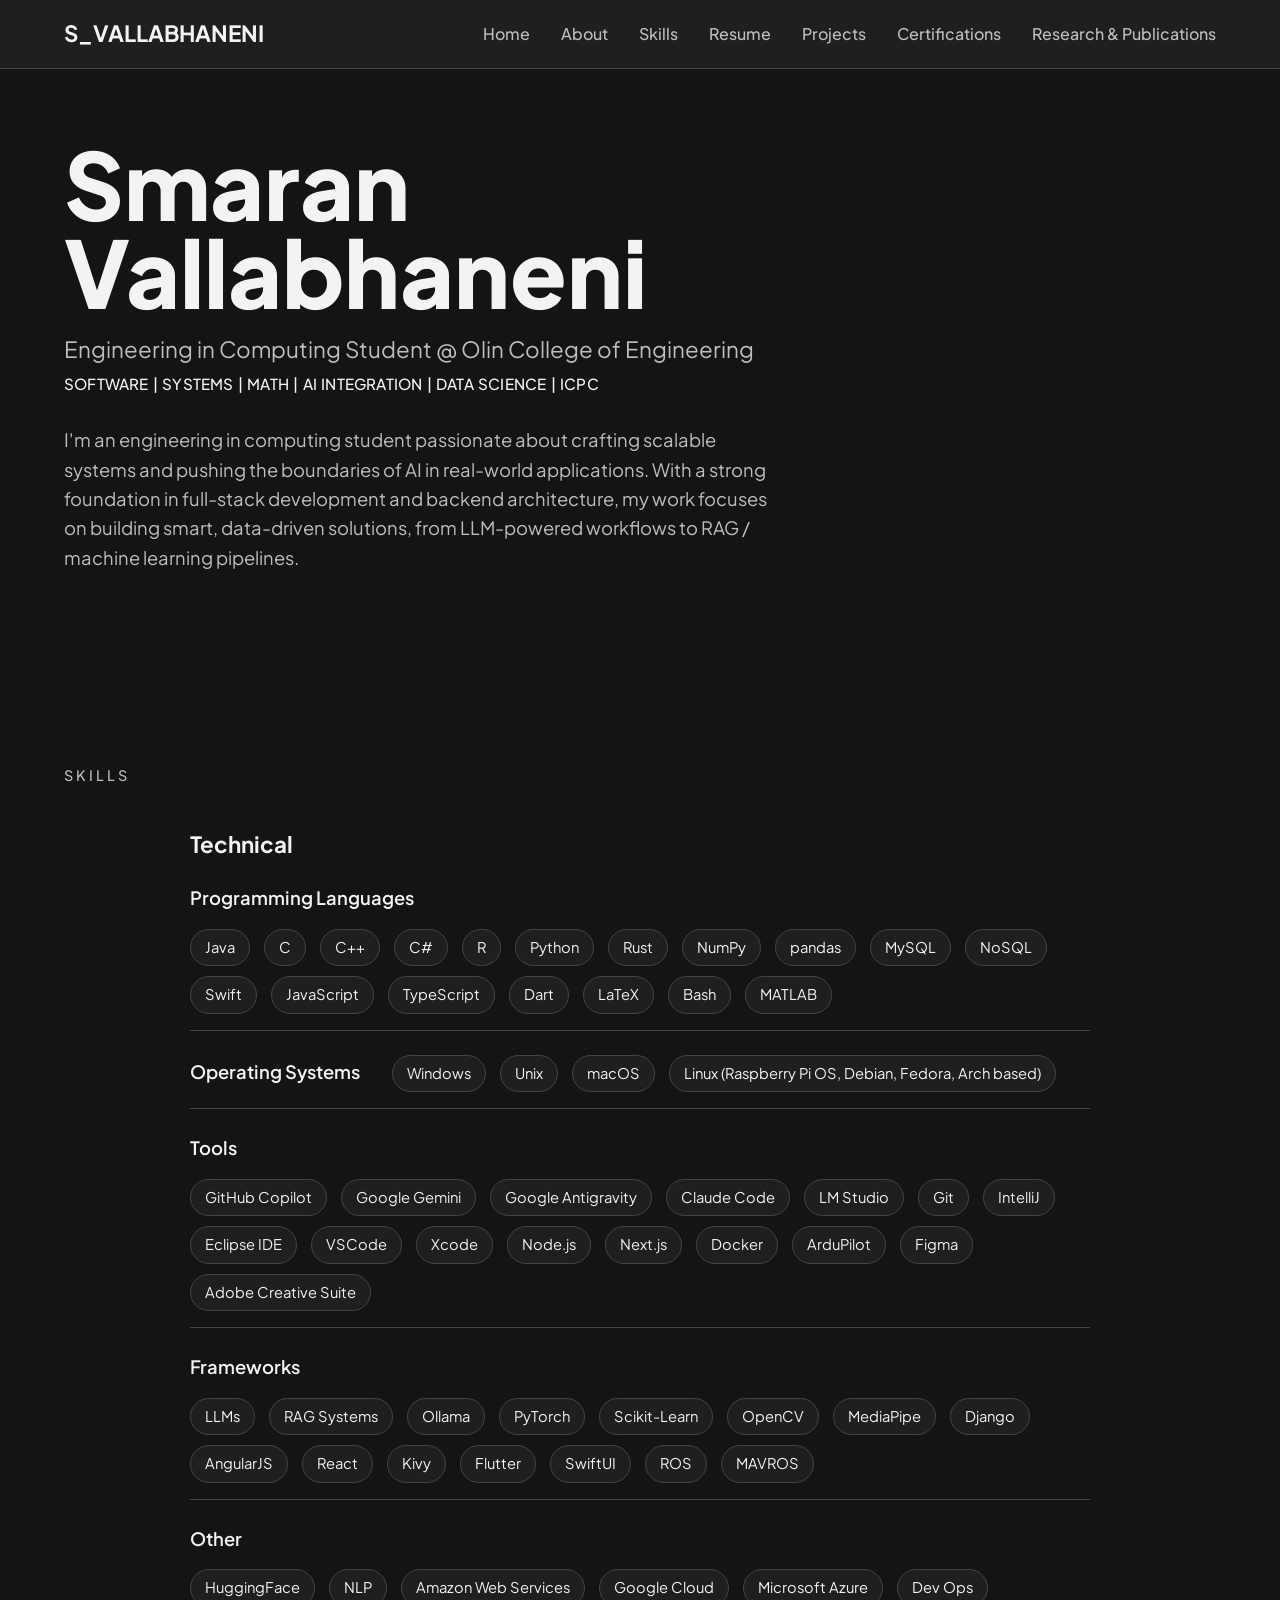
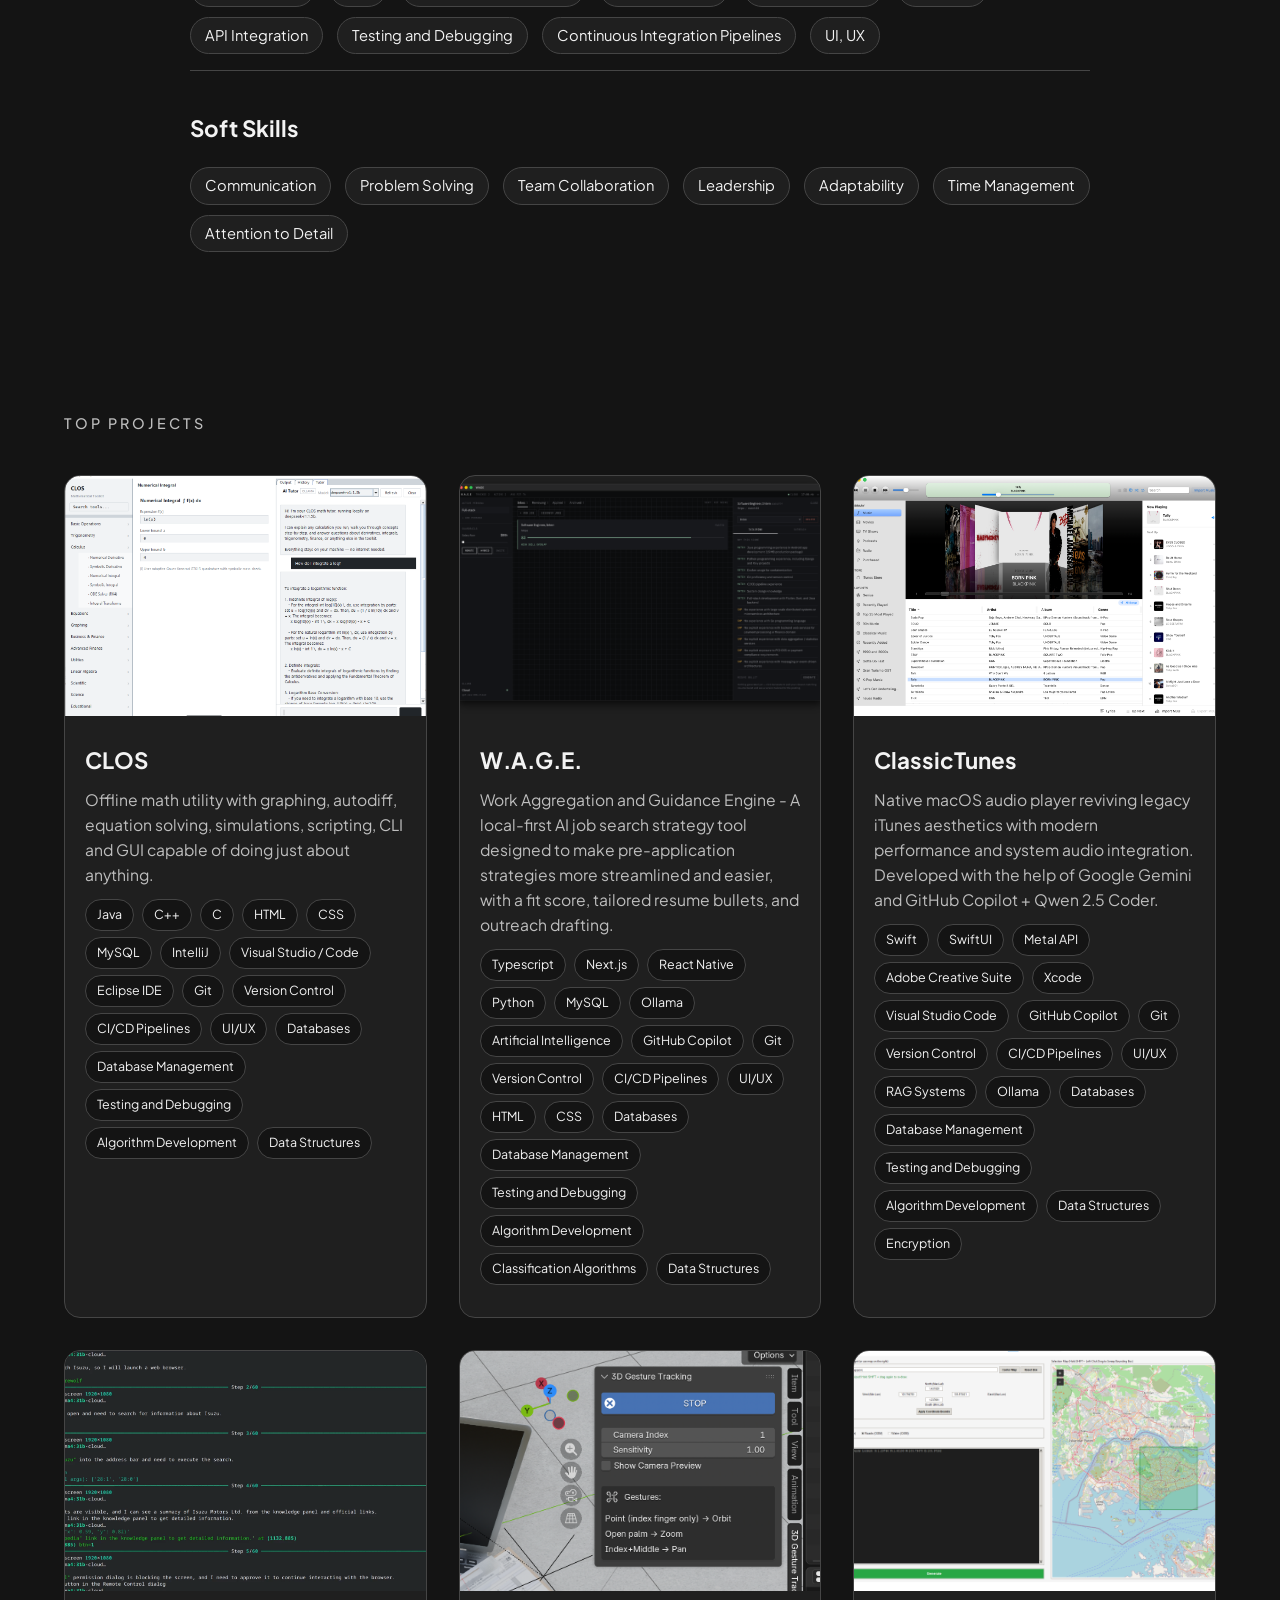
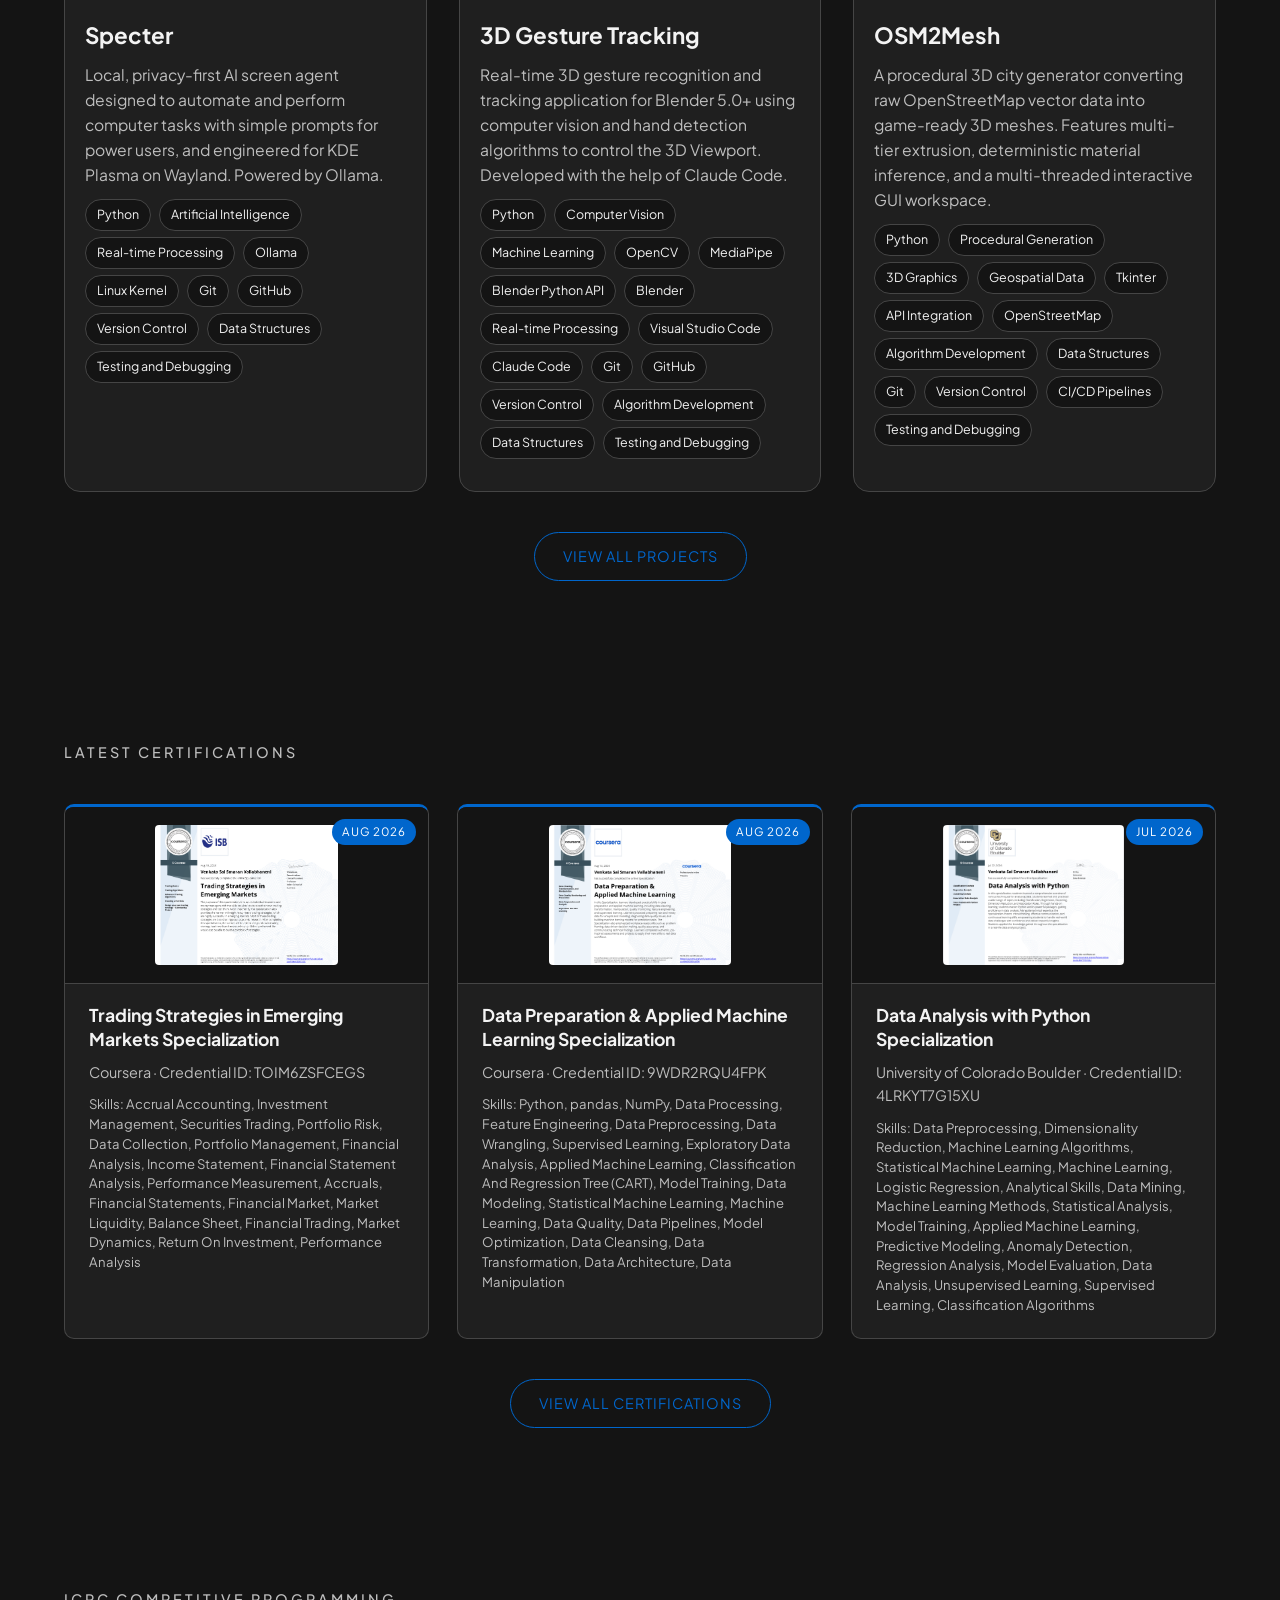
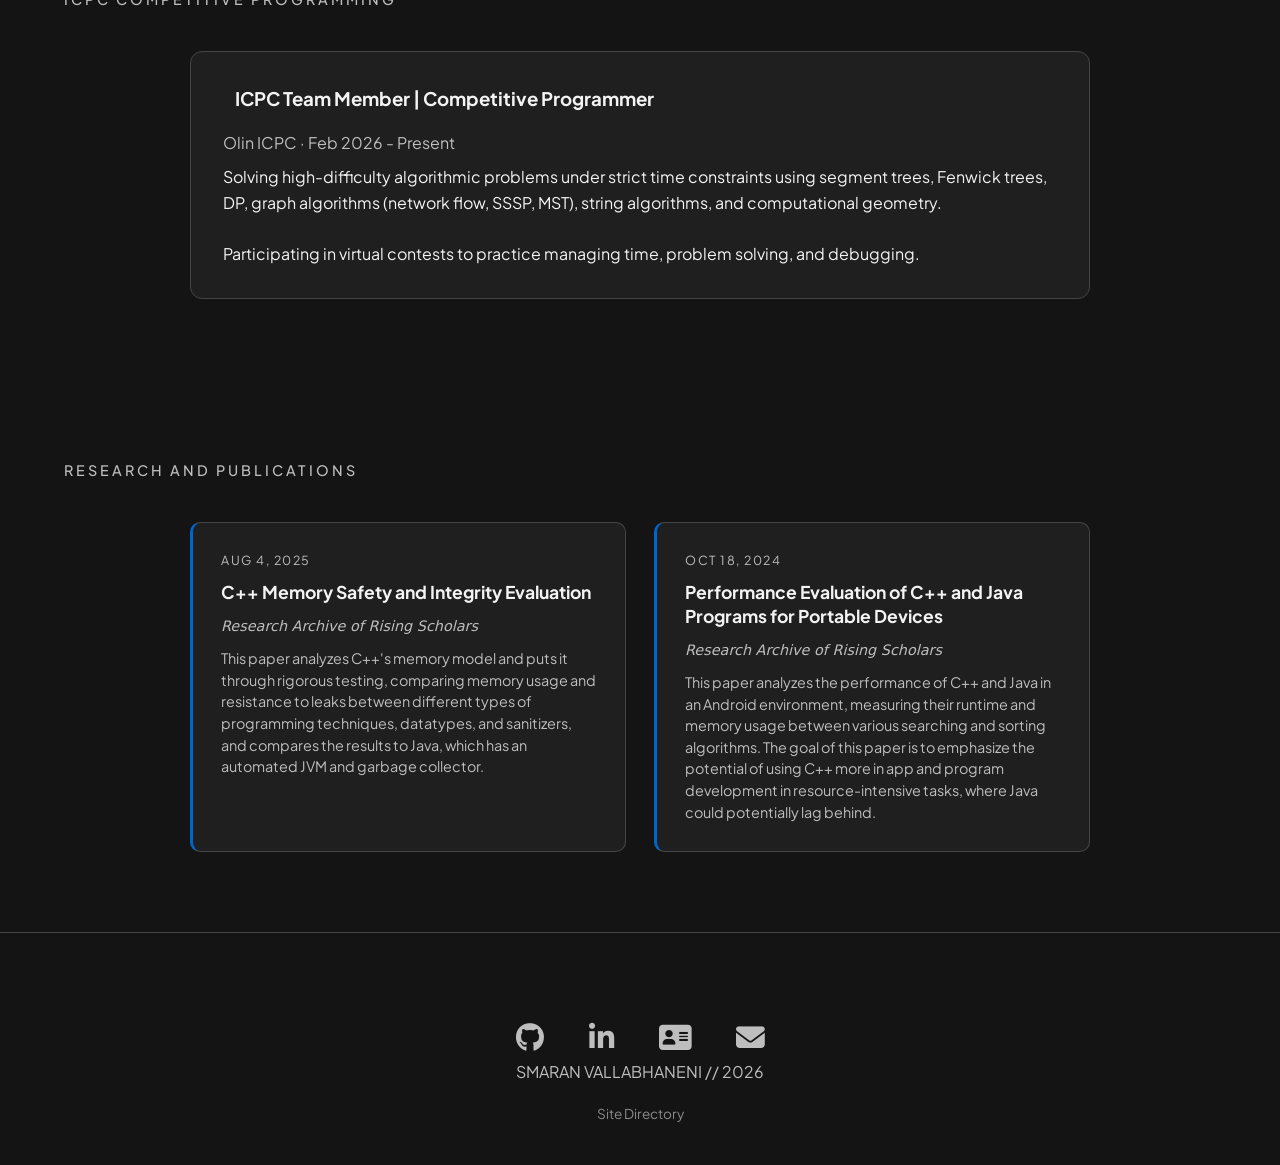
==== commit ae06ecf7: "update" ====
--- a/index.html
+++ b/index.html
@@ -80,8 +80,6 @@
                         <span class="skill-tag">MySQL</span>
                         <span class="skill-tag">NoSQL</span>
                         <span class="skill-tag">Swift</span>
-                        <span class="skill-tag">HTML</span>
-                        <span class="skill-tag">CSS</span>
                         <span class="skill-tag">JavaScript</span>
                         <span class="skill-tag">TypeScript</span>
                         <span class="skill-tag">Dart</span>
@@ -116,7 +114,6 @@
                         <span class="skill-tag">Xcode</span>
                         <span class="skill-tag">Node.js</span>
                         <span class="skill-tag">Next.js</span>
-                        <span class="skill-tag">Tableau Desktop</span>
                         <span class="skill-tag">Docker</span>
                         <span class="skill-tag">ArduPilot</span>
                         <span class="skill-tag">Figma</span>
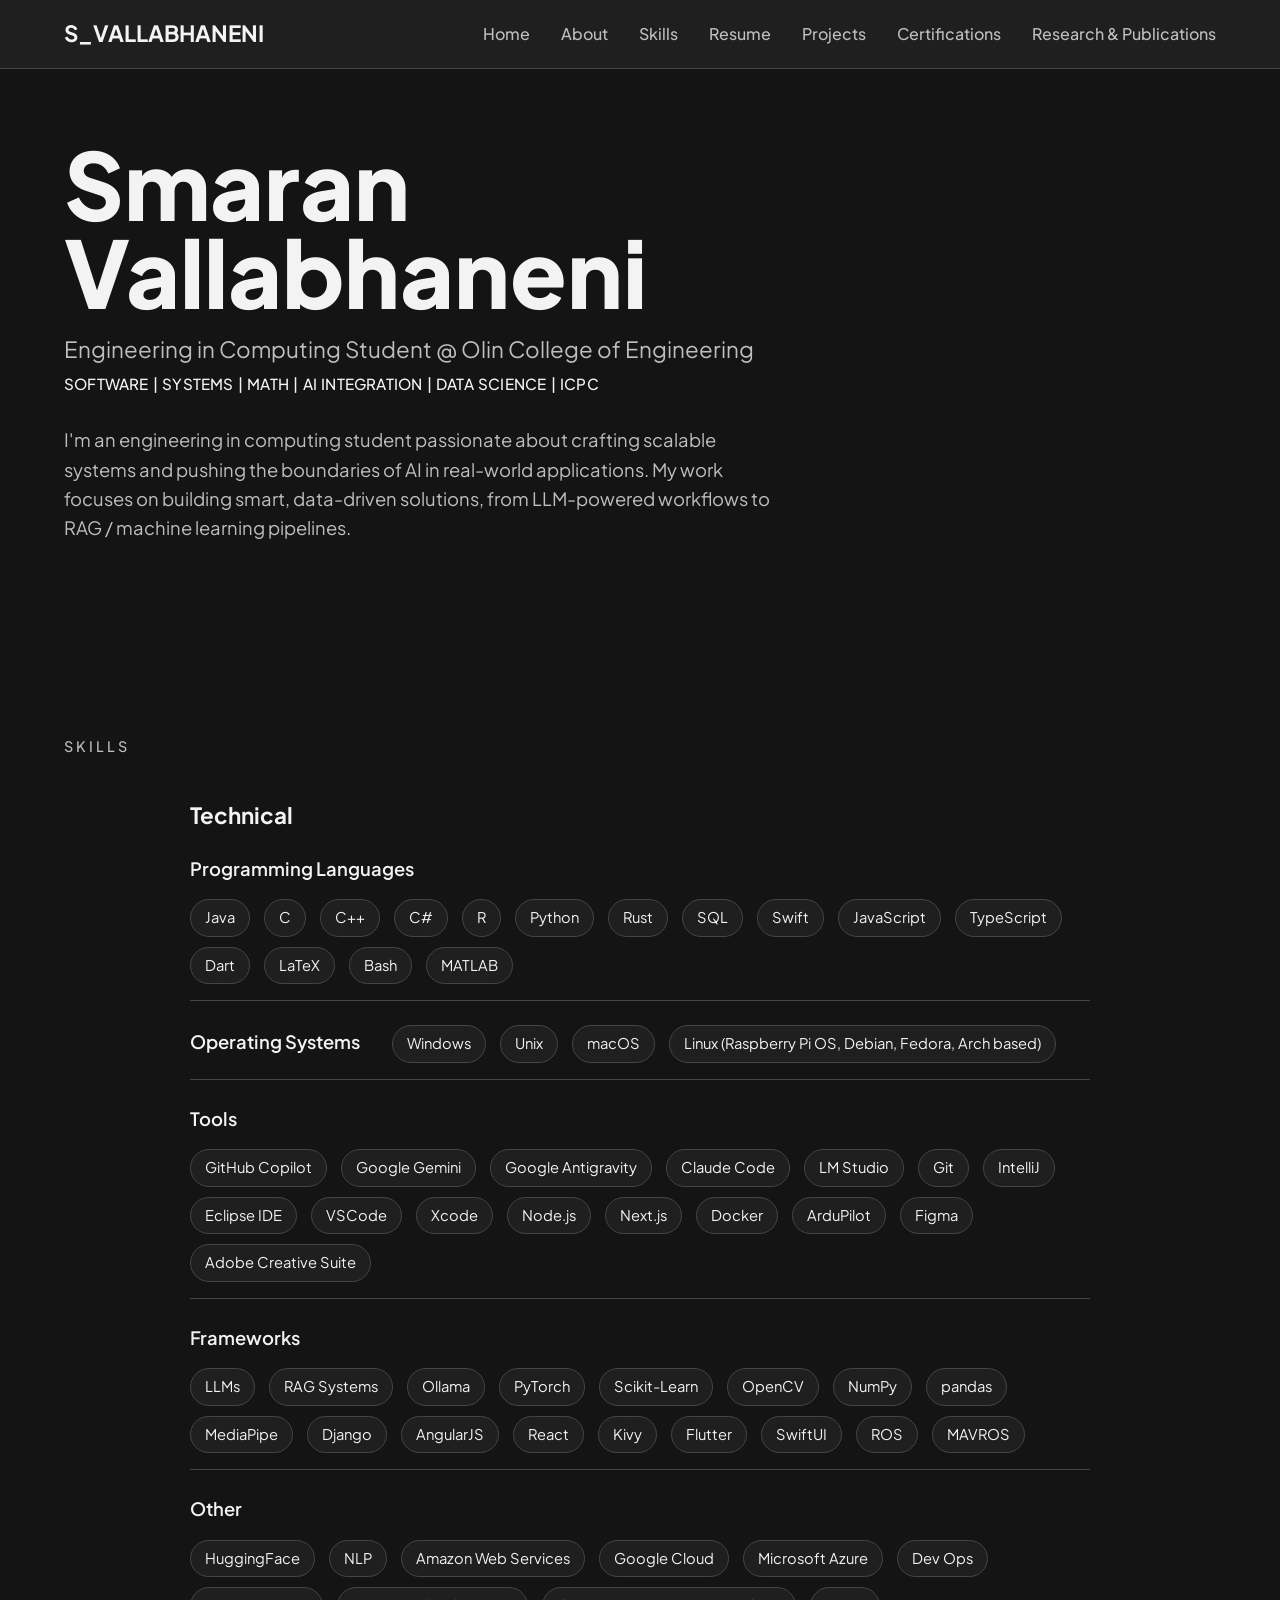
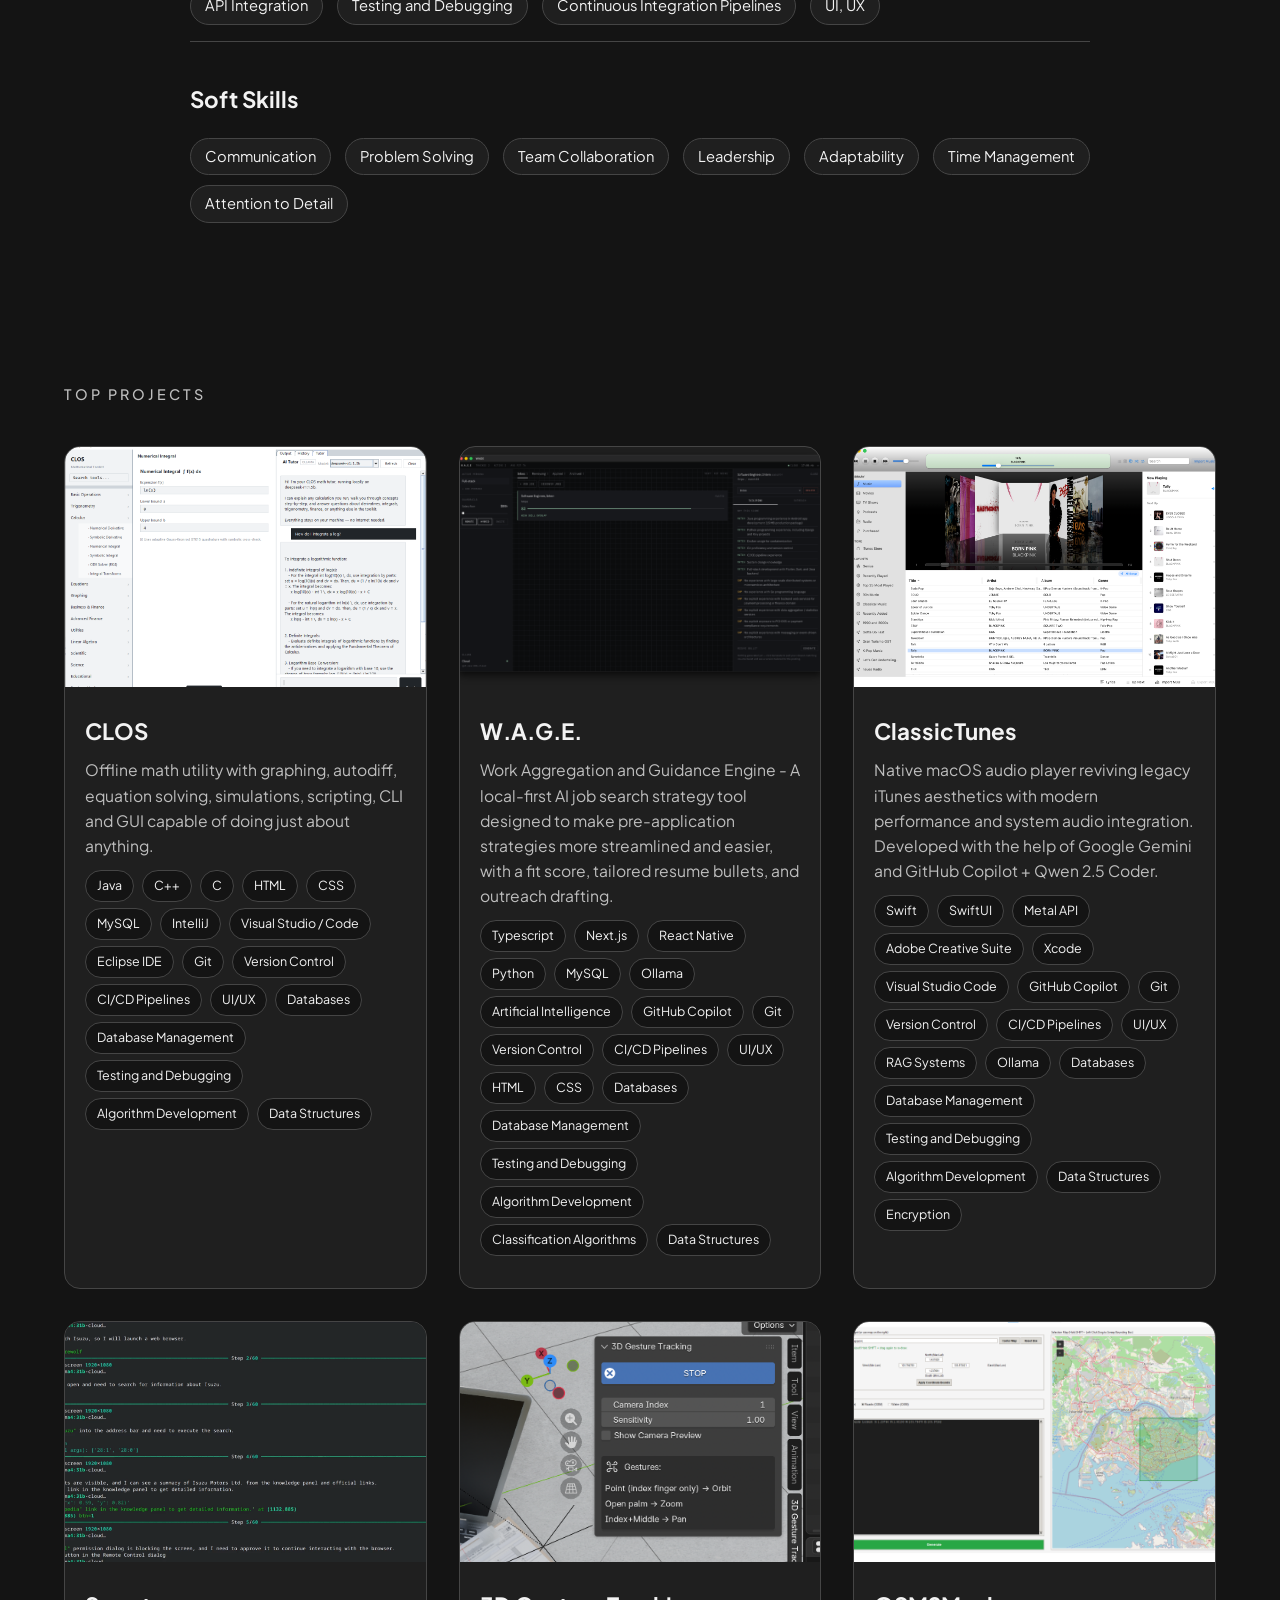
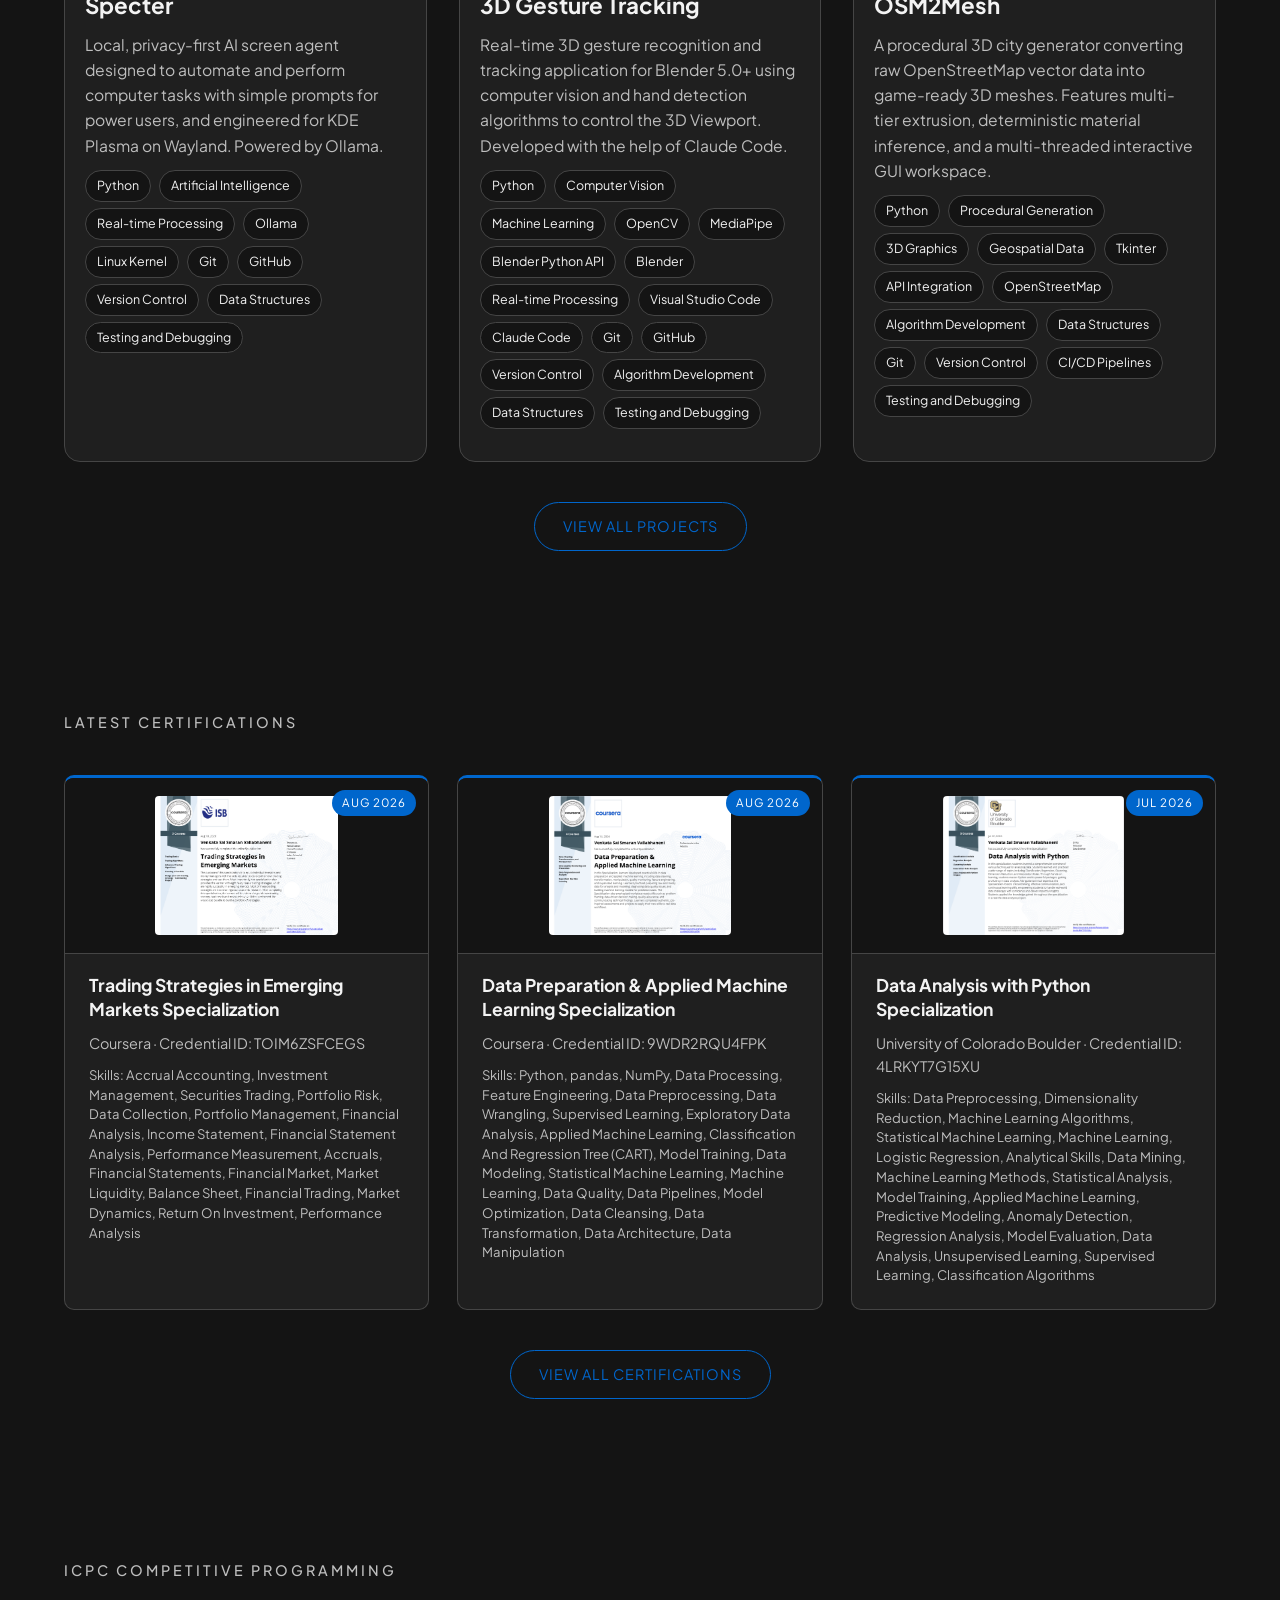
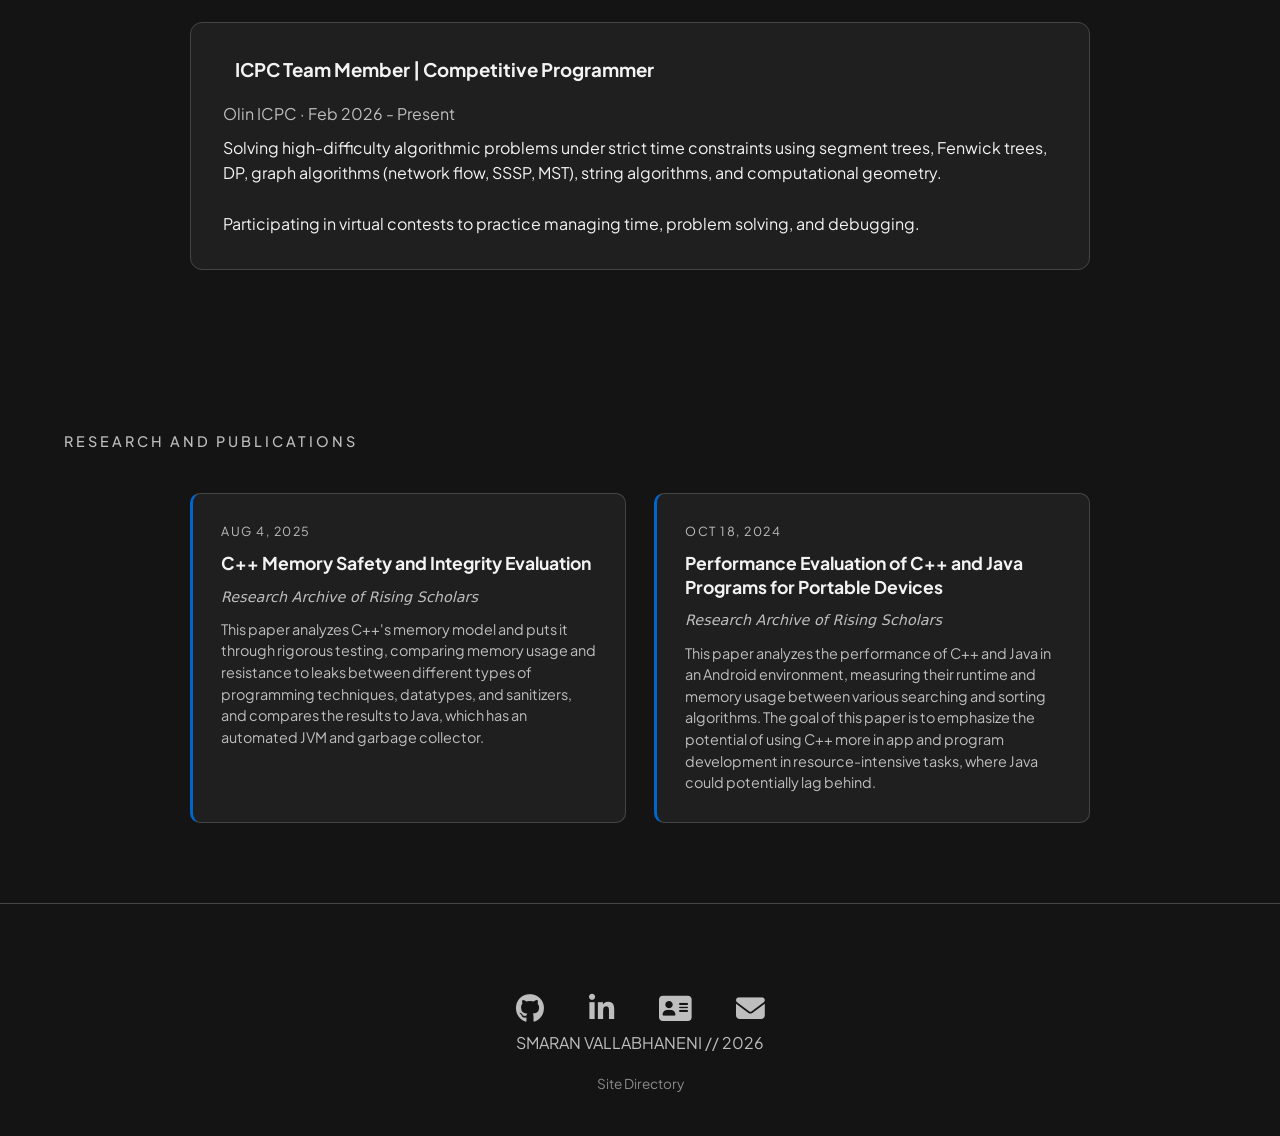
==== commit 8e8e52c6: "updates" ====
--- a/index.html
+++ b/index.html
@@ -55,7 +55,7 @@
             <p class="hero-sub degree-line">SOFTWARE | SYSTEMS | MATH | AI INTEGRATION | DATA SCIENCE | ICPC</p>
 
             <p class="hero-bio">
-                I'm an engineering in computing student passionate about crafting scalable systems and pushing the boundaries of AI in real-world applications. With a strong foundation in full-stack development and backend architecture, my work focuses on building smart, data-driven solutions, from LLM-powered workflows to RAG / machine learning pipelines.
+                I'm an engineering in computing student passionate about crafting scalable systems and pushing the boundaries of AI in real-world applications. My work focuses on building smart, data-driven solutions, from LLM-powered workflows to RAG / machine learning pipelines.
             </p>
         </section>
 
@@ -75,10 +75,7 @@
                         <span class="skill-tag">R</span>
                         <span class="skill-tag">Python</span>
                         <span class="skill-tag">Rust</span>
-                        <span class="skill-tag">NumPy</span>
-                        <span class="skill-tag">pandas</span>
-                        <span class="skill-tag">MySQL</span>
-                        <span class="skill-tag">NoSQL</span>
+                        <span class="skill-tag">SQL</span>
                         <span class="skill-tag">Swift</span>
                         <span class="skill-tag">JavaScript</span>
                         <span class="skill-tag">TypeScript</span>
@@ -130,6 +127,8 @@
                         <span class="skill-tag">PyTorch</span>
                         <span class="skill-tag">Scikit-Learn</span>
                         <span class="skill-tag">OpenCV</span>
+                        <span class="skill-tag">NumPy</span>
+                        <span class="skill-tag">pandas</span>
                         <span class="skill-tag">MediaPipe</span>
                         <span class="skill-tag">Django</span>
                         <span class="skill-tag">AngularJS</span>
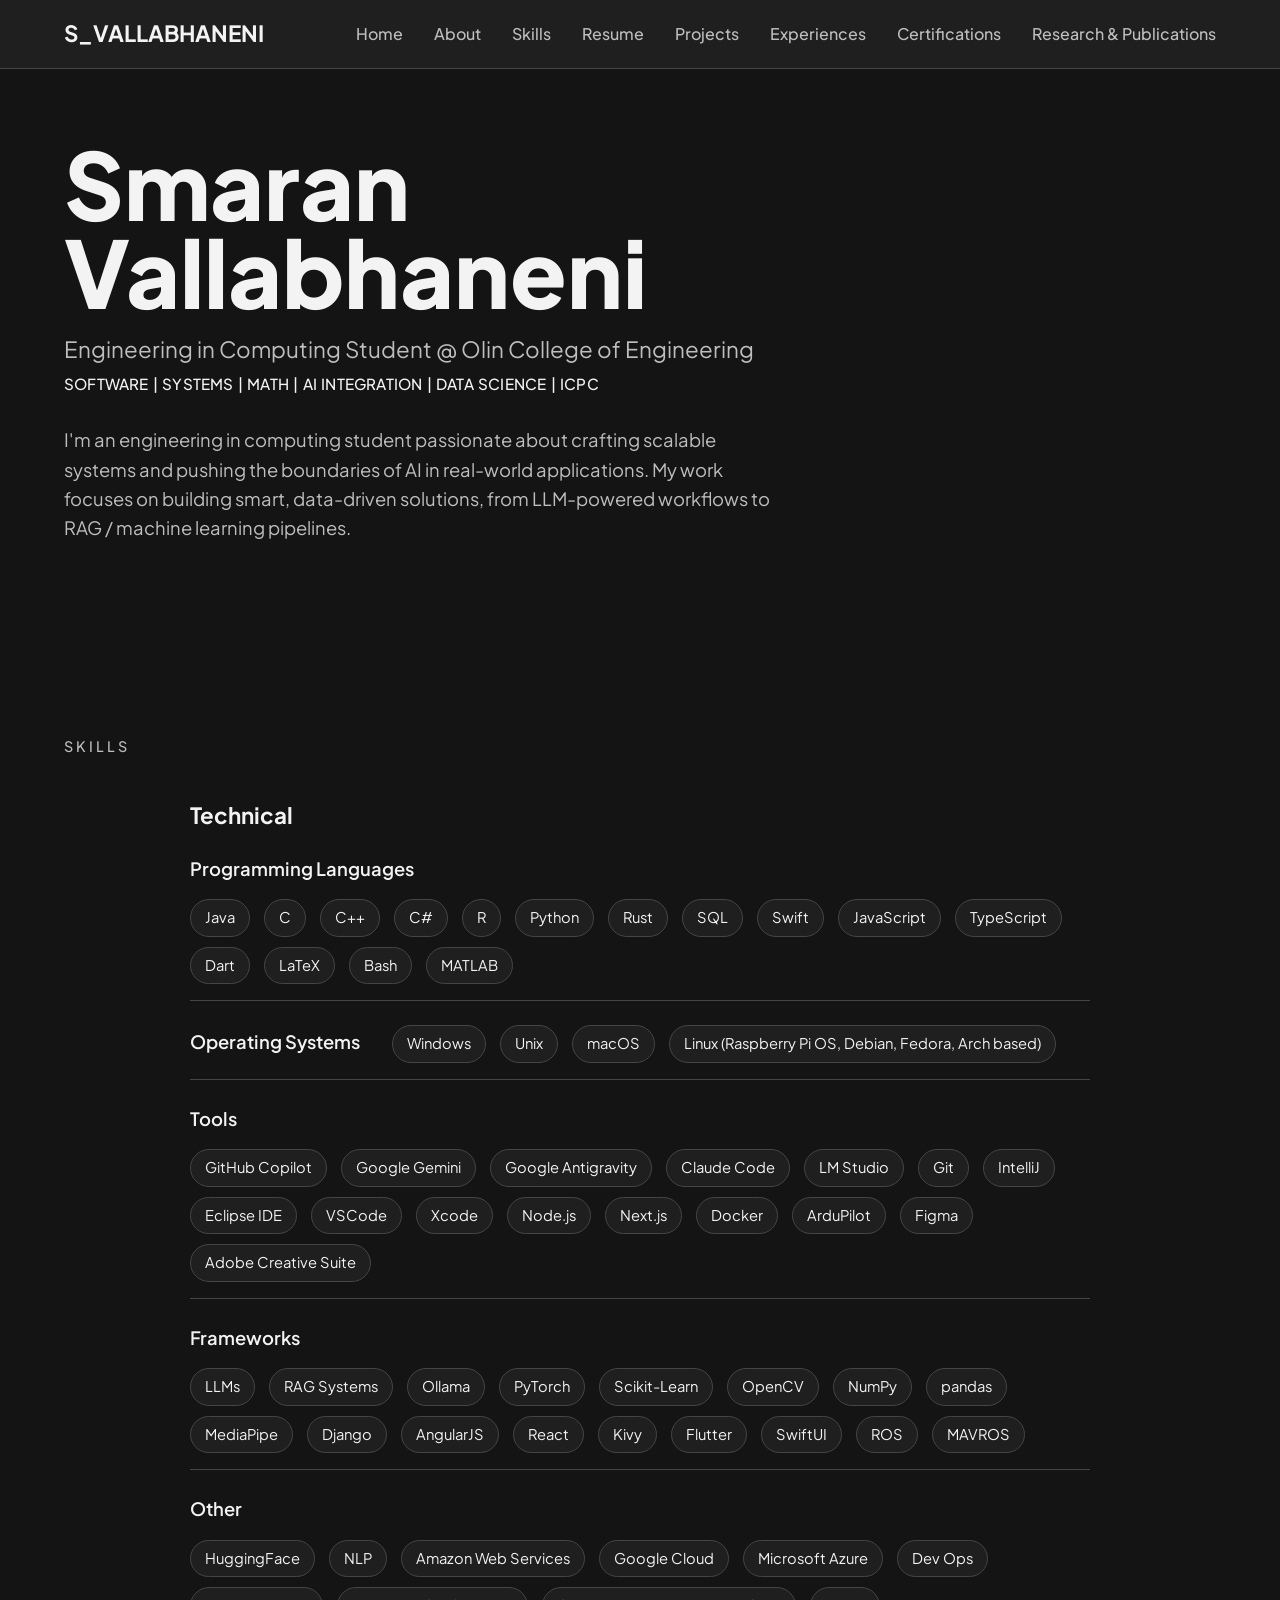
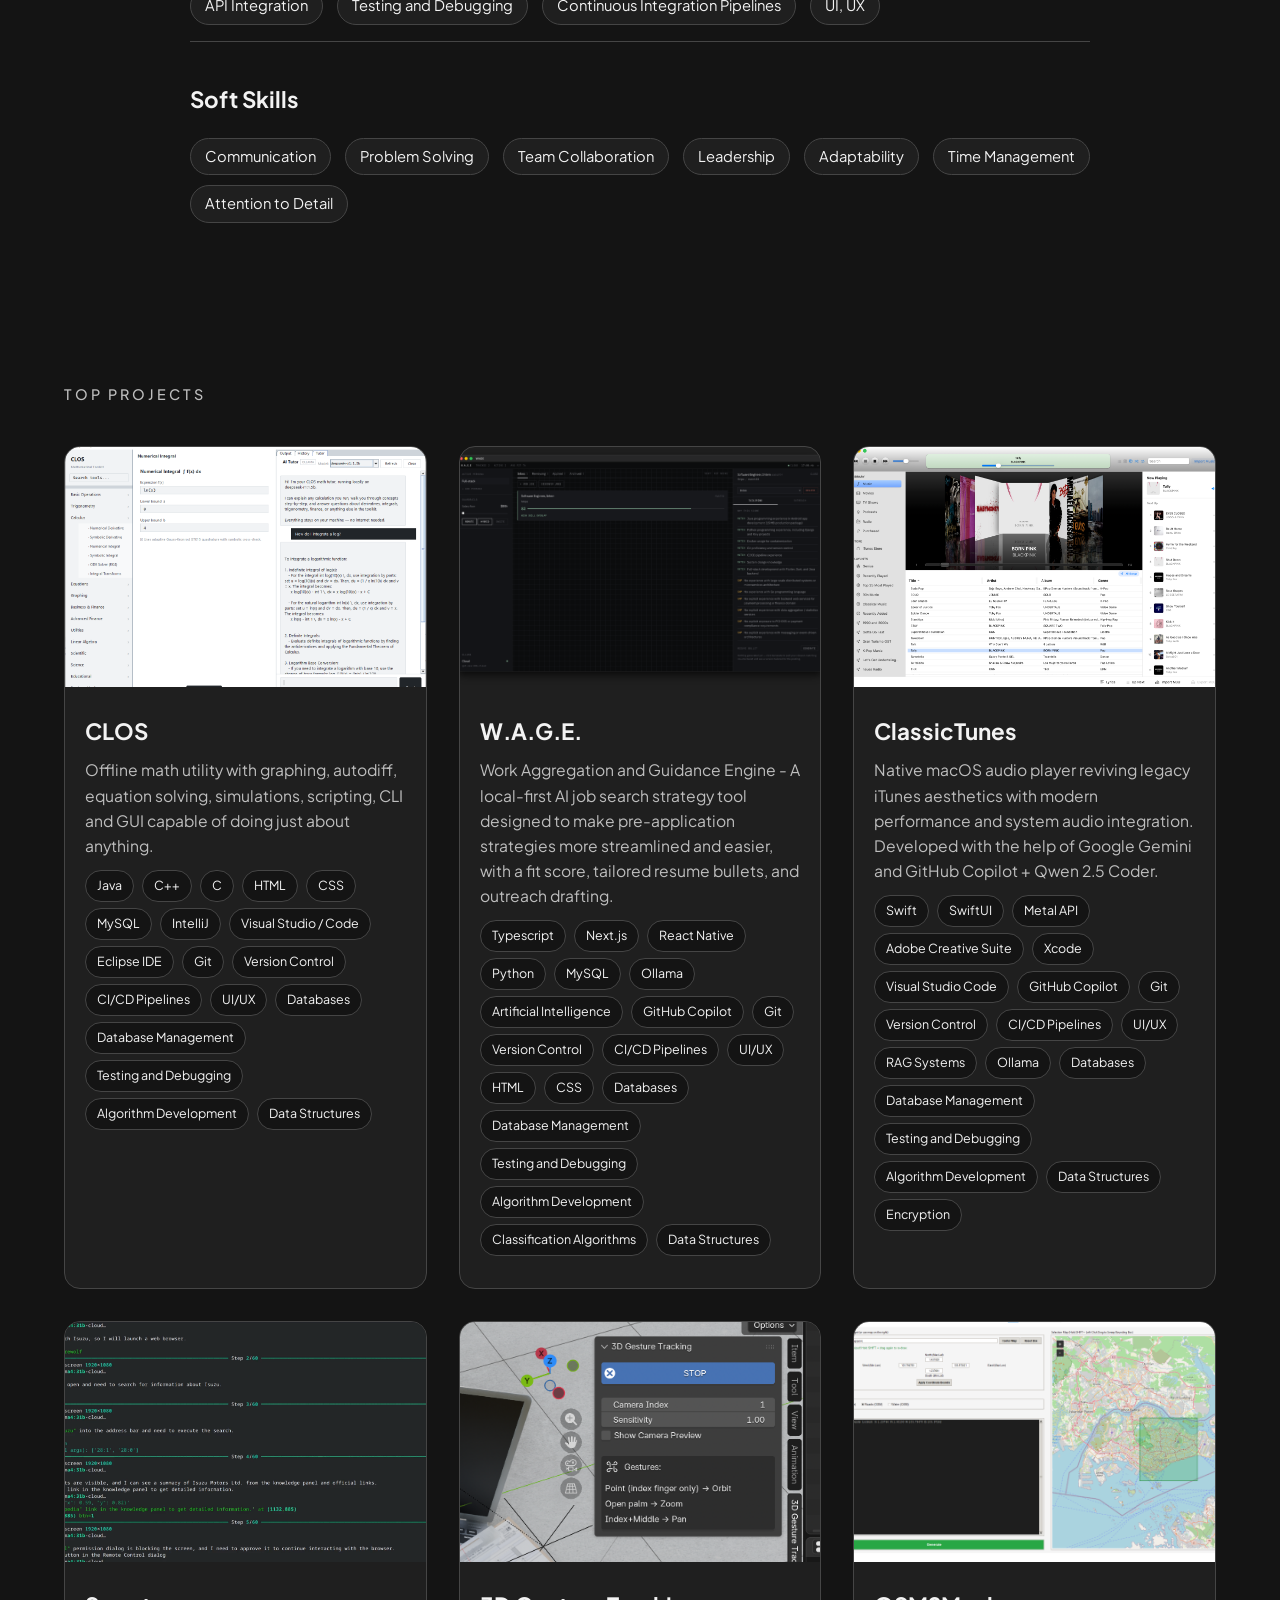
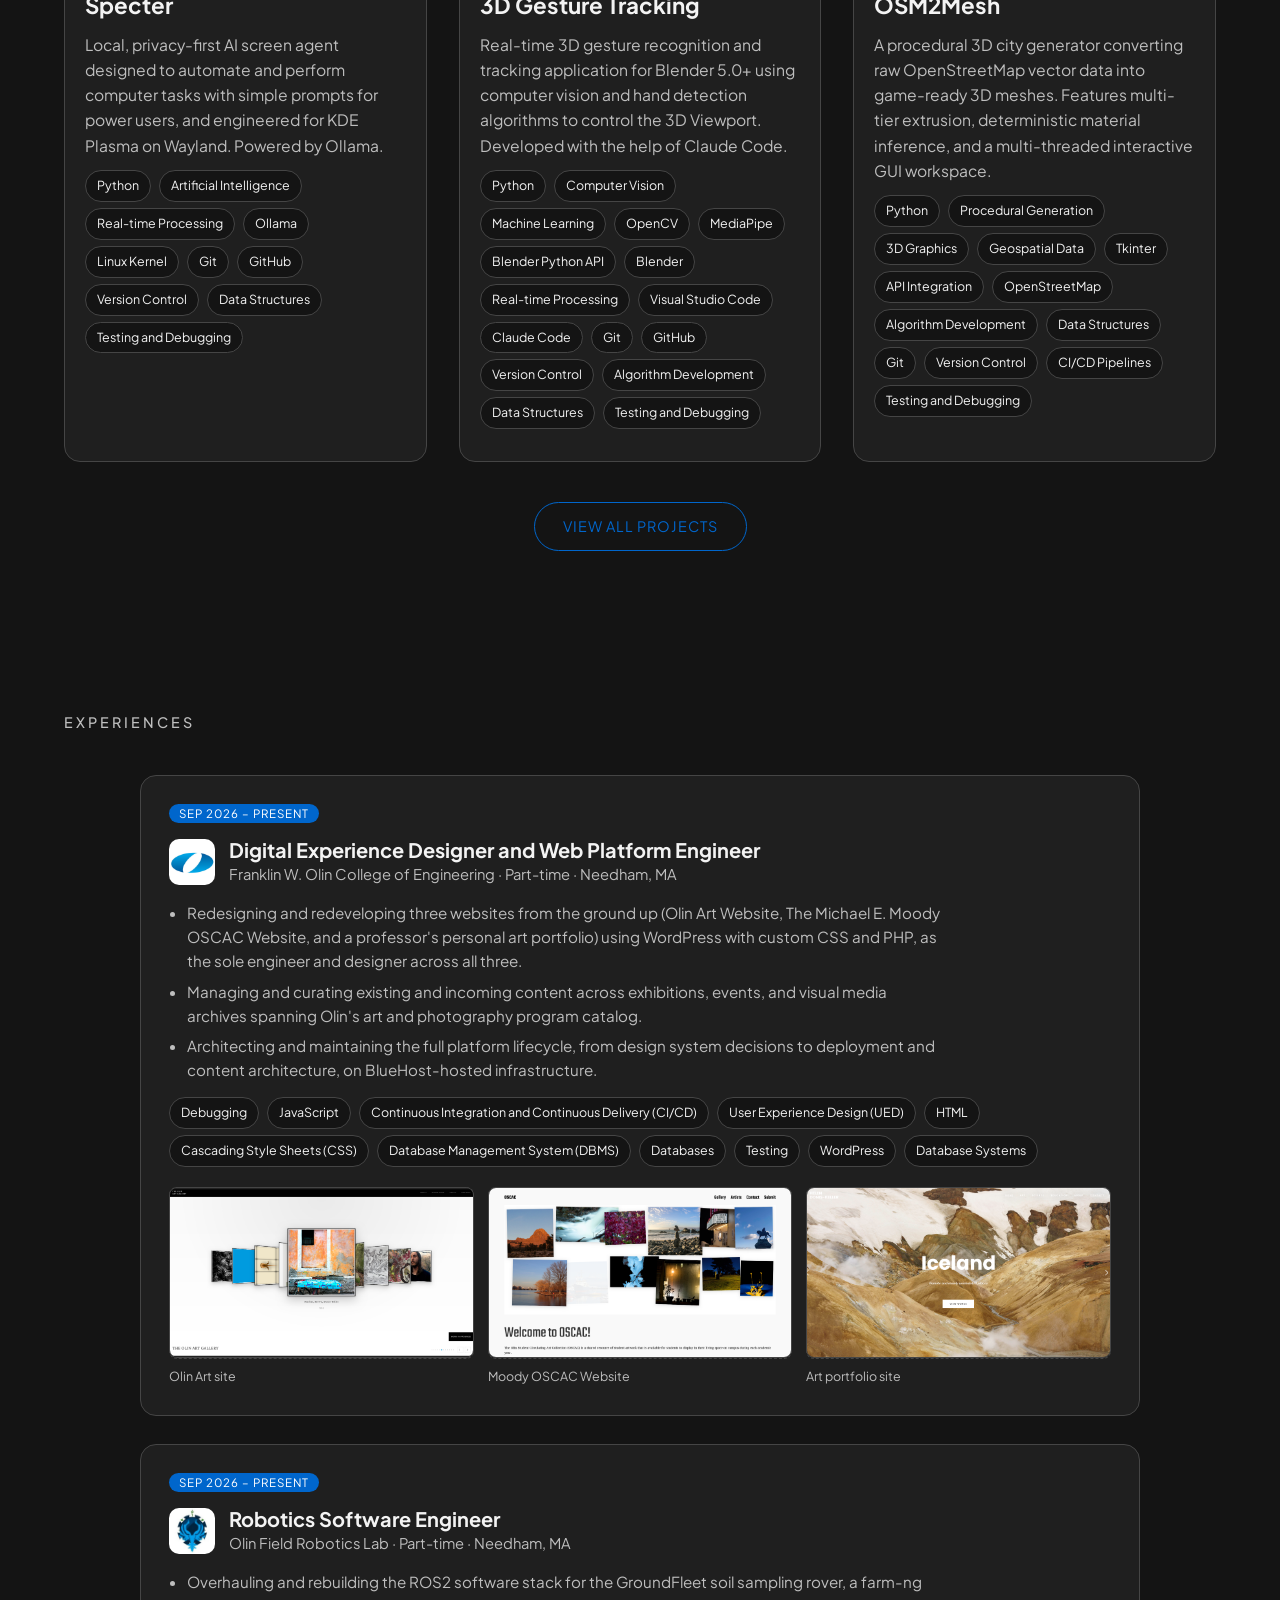
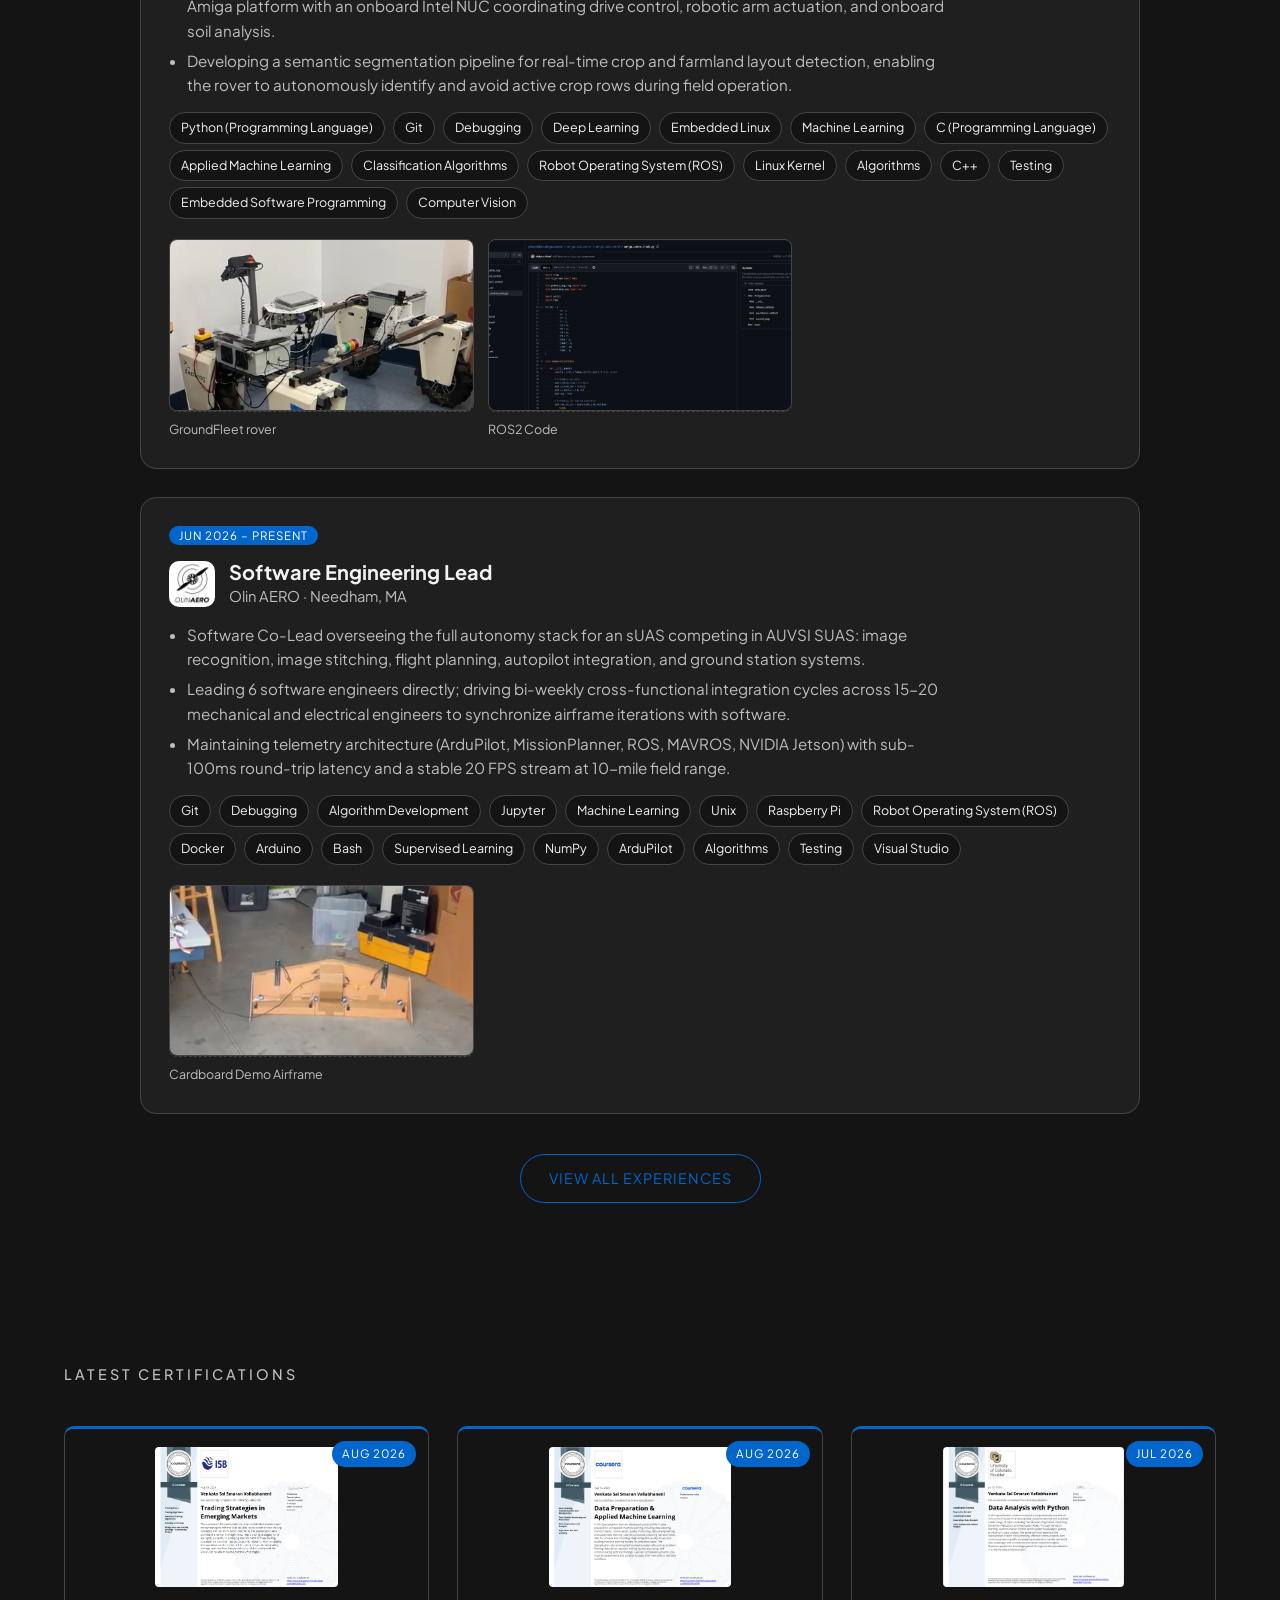
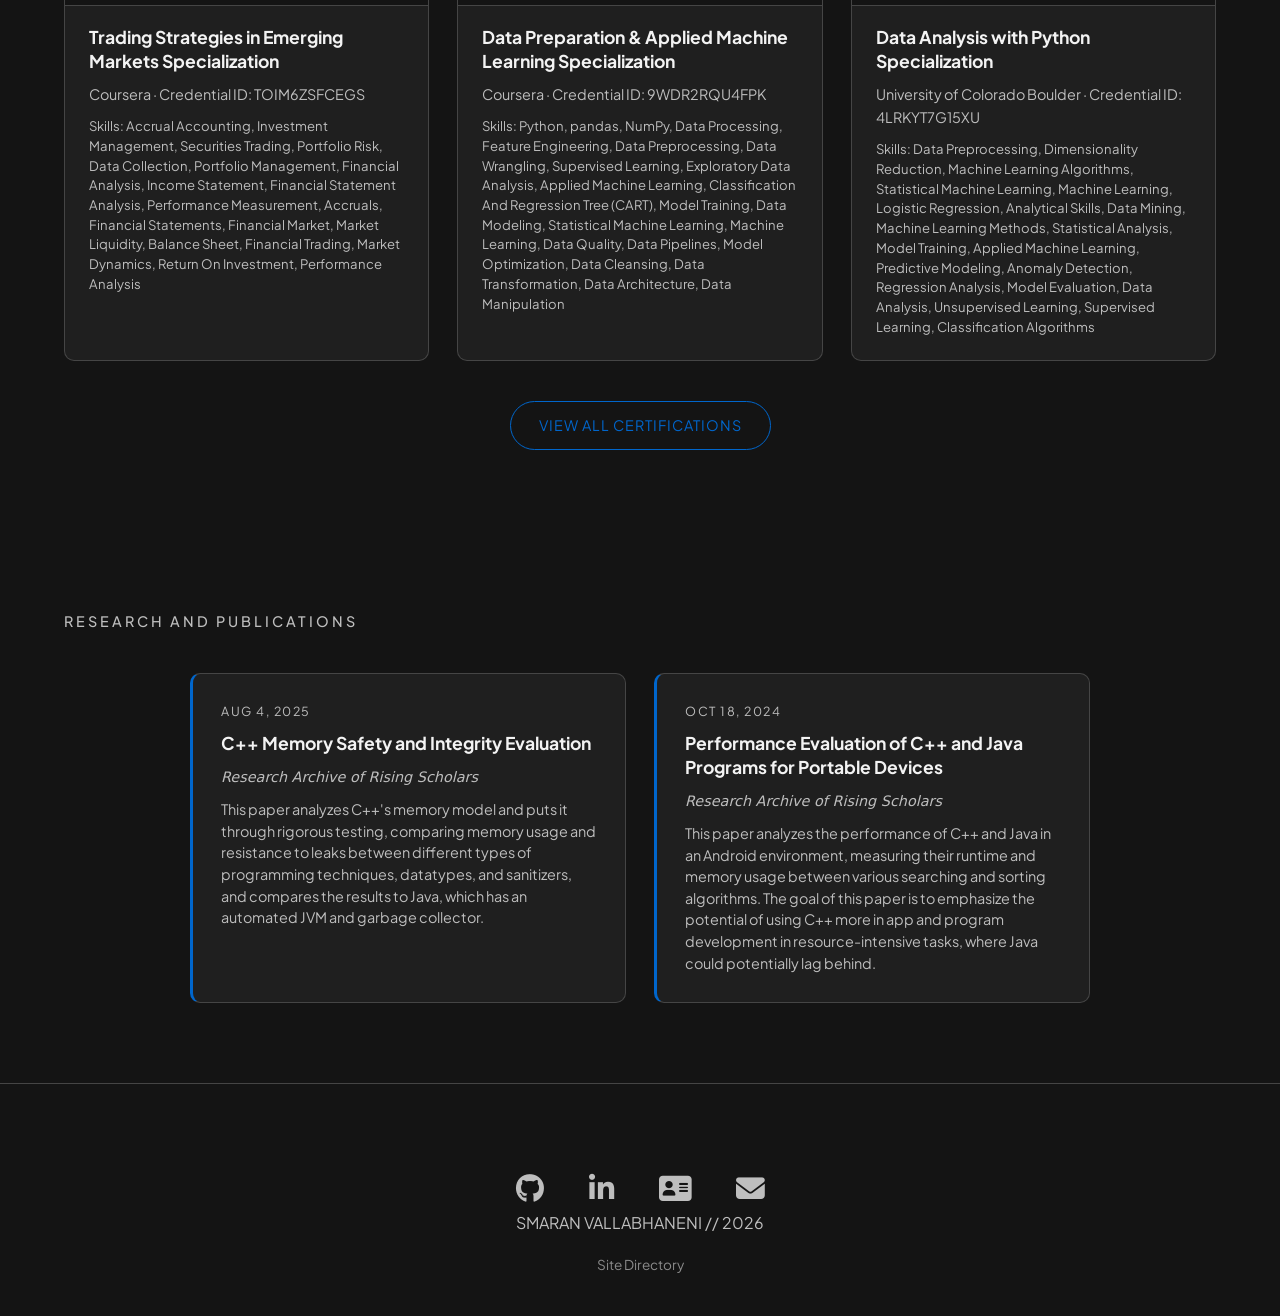
==== commit 23923768: "add experiences section and update resume" ====
--- a/index.html
+++ b/index.html
@@ -27,6 +27,7 @@
                     <a href="index.html#skills">Skills</a>
                     <a href="Smaran_Vallabhaneni_Resume.pdf">Resume</a>
                     <a href="projects.html">Projects</a>
+                    <a href="experiences.html">Experiences</a>
                     <a href="certifications.html">Certifications</a>
                     <a href="index.html#research">Research & Publications</a>
                 </div>
@@ -42,6 +43,7 @@
             <a href="index.html#skills">Skills</a>
             <a href="Smaran_Vallabhaneni_Resume.pdf">Resume</a>
             <a href="projects.html">Projects</a>
+            <a href="experiences.html">Experiences</a>
             <a href="certifications.html">Certifications</a>
             <a href="index.html#research">Research & Publications</a>
         </div>
@@ -339,6 +341,131 @@
             </div>
         </section>
 
+        <section class="section" id="experiences">
+            <h2 class="section-label">EXPERIENCES</h2>
+            <div class="exp-timeline">
+
+                <article class="exp-item">
+                    <div class="exp-when"><span class="exp-date">Sep 2026 – Present</span></div>
+                    <div class="exp-main">
+                        <header class="exp-head">
+                            <img src="experiences/olin-logo.png" alt="Franklin W. Olin College of Engineering logo" class="exp-logo" onerror="this.remove()">
+                            <div>
+                                <h3>Digital Experience Designer and Web Platform Engineer</h3>
+                                <p class="exp-card-org">Franklin W. Olin College of Engineering · Part-time · Needham, MA</p>
+                            </div>
+                        </header>
+                        <ul class="exp-points">
+                            <li>Redesigning and redeveloping three websites from the ground up (Olin Art Website, The Michael E. Moody OSCAC Website, and a professor's personal art portfolio) using WordPress with custom CSS and PHP, as the sole engineer and designer across all three.</li>
+                            <li>Managing and curating existing and incoming content across exhibitions, events, and visual media archives spanning Olin's art and photography program catalog.</li>
+                            <li>Architecting and maintaining the full platform lifecycle, from design system decisions to deployment and content architecture, on BlueHost-hosted infrastructure.</li>
+                        </ul>
+                        <div class="pills-container">
+                            <span class="pill">Debugging</span>
+                            <span class="pill">JavaScript</span>
+                            <span class="pill">Continuous Integration and Continuous Delivery (CI/CD)</span>
+                            <span class="pill">User Experience Design (UED)</span>
+                            <span class="pill">HTML</span>
+                            <span class="pill">Cascading Style Sheets (CSS)</span>
+                            <span class="pill">Database Management System (DBMS)</span>
+                            <span class="pill">Databases</span>
+                            <span class="pill">Testing</span>
+                            <span class="pill">WordPress</span>
+                            <span class="pill">Database Systems</span>
+                        </div>
+                        <div class="exp-gallery">
+                            <figure class="exp-slot"><img src="experiences/web-1.png" alt="Olin Art Site" loading="lazy" onerror="this.remove()"><figcaption>Olin Art site</figcaption></figure>
+                            <figure class="exp-slot"><img src="experiences/web-2.png" alt="Moody OSCAC site" loading="lazy" onerror="this.remove()"><figcaption>Moody OSCAC Website</figcaption></figure>
+                            <figure class="exp-slot"><img src="experiences/web-3.png" alt="Art portfolio site" loading="lazy" onerror="this.remove()"><figcaption>Art portfolio site</figcaption></figure>
+                        </div>
+                    </div>
+                </article>
+
+                <article class="exp-item">
+                    <div class="exp-when"><span class="exp-date">Sep 2026 – Present</span></div>
+                    <div class="exp-main">
+                        <header class="exp-head">
+                            <img src="experiences/ofrl-logo.jpeg" alt="Olin Field Robotics Lab logo" class="exp-logo" onerror="this.remove()">
+                            <div>
+                                <h3>Robotics Software Engineer</h3>
+                                <p class="exp-card-org">Olin Field Robotics Lab · Part-time · Needham, MA</p>
+                            </div>
+                        </header>
+                        <ul class="exp-points">
+                            <li>Overhauling and rebuilding the ROS2 software stack for the GroundFleet soil sampling rover, a farm-ng Amiga platform with an onboard Intel NUC coordinating drive control, robotic arm actuation, and onboard soil analysis.</li>
+                            <li>Developing a semantic segmentation pipeline for real-time crop and farmland layout detection, enabling the rover to autonomously identify and avoid active crop rows during field operation.</li>
+                        </ul>
+                        <div class="pills-container">
+                            <span class="pill">Python (Programming Language)</span>
+                            <span class="pill">Git</span>
+                            <span class="pill">Debugging</span>
+                            <span class="pill">Deep Learning</span>
+                            <span class="pill">Embedded Linux</span>
+                            <span class="pill">Machine Learning</span>
+                            <span class="pill">C (Programming Language)</span>
+                            <span class="pill">Applied Machine Learning</span>
+                            <span class="pill">Classification Algorithms</span>
+                            <span class="pill">Robot Operating System (ROS)</span>
+                            <span class="pill">Linux Kernel</span>
+                            <span class="pill">Algorithms</span>
+                            <span class="pill">C++</span>
+                            <span class="pill">Testing</span>
+                            <span class="pill">Embedded Software Programming</span>
+                            <span class="pill">Computer Vision</span>
+                        </div>
+                        <div class="exp-gallery">
+                            <figure class="exp-slot"><img src="experiences/robotics-1.png" alt="GroundFleet rover" loading="lazy" onerror="this.remove()"><figcaption>GroundFleet rover</figcaption></figure>
+                            <figure class="exp-slot"><img src="experiences/robotics-2.png" alt="Robotic arm" loading="lazy" onerror="this.remove()"><figcaption>ROS2 Code</figcaption></figure>
+                        </div>
+                    </div>
+                </article>
+
+                <article class="exp-item">
+                    <div class="exp-when"><span class="exp-date">Jun 2026 – Present</span></div>
+                    <div class="exp-main">
+                        <header class="exp-head">
+                            <img src="experiences/aero-logo.jpeg" alt="Olin AERO logo" class="exp-logo" onerror="this.remove()">
+                            <div>
+                                <h3>Software Engineering Lead</h3>
+                                <p class="exp-card-org">Olin AERO · Needham, MA</p>
+                            </div>
+                        </header>
+                        <ul class="exp-points">
+                            <li>Software Co-Lead overseeing the full autonomy stack for an sUAS competing in AUVSI SUAS: image recognition, image stitching, flight planning, autopilot integration, and ground station systems.</li>
+                            <li>Leading 6 software engineers directly; driving bi-weekly cross-functional integration cycles across 15-20 mechanical and electrical engineers to synchronize airframe iterations with software.</li>
+                            <li>Maintaining telemetry architecture (ArduPilot, MissionPlanner, ROS, MAVROS, NVIDIA Jetson) with sub-100ms round-trip latency and a stable 20 FPS stream at 10-mile field range.</li>
+                        </ul>
+                        <div class="pills-container">
+                            <span class="pill">Git</span>
+                            <span class="pill">Debugging</span>
+                            <span class="pill">Algorithm Development</span>
+                            <span class="pill">Jupyter</span>
+                            <span class="pill">Machine Learning</span>
+                            <span class="pill">Unix</span>
+                            <span class="pill">Raspberry Pi</span>
+                            <span class="pill">Robot Operating System (ROS)</span>
+                            <span class="pill">Docker</span>
+                            <span class="pill">Arduino</span>
+                            <span class="pill">Bash</span>
+                            <span class="pill">Supervised Learning</span>
+                            <span class="pill">NumPy</span>
+                            <span class="pill">ArduPilot</span>
+                            <span class="pill">Algorithms</span>
+                            <span class="pill">Testing</span>
+                            <span class="pill">Visual Studio</span>
+                        </div>
+                        <div class="exp-gallery">
+                            <figure class="exp-slot"><img src="experiences/aero-lead-1.png" alt="Airframe" loading="lazy" onerror="this.remove()"><figcaption>Cardboard Demo Airframe</figcaption></figure>
+                        </div>
+                    </div>
+                </article>
+
+            </div>
+            <div class="view-all-wrap">
+                <a href="experiences.html" class="view-all-link">View All Experiences</a>
+            </div>
+        </section>
+
         <section class="section" id="certifications">
             <h2 class="section-label">LATEST CERTIFICATIONS</h2>
             <div class="cert-grid">
@@ -385,18 +512,6 @@
             </div>
         </section>
 
-        <section class="section" id="icpc">
-            <h2 class="section-label">ICPC COMPETITIVE PROGRAMMING</h2>
-            <div class="exp-content" style="max-width:900px; margin:0 auto; padding:32px;">
-                <div style="margin-bottom:16px;">
-                    <h3 style="display:inline; margin-left:12px;">ICPC Team Member | Competitive Programmer</h3>
-                </div>
-                <p style="color:var(--text-dim); margin-bottom:8px;">Olin ICPC · Feb 2026 - Present</p>
-                <p>Solving high-difficulty algorithmic problems under strict time constraints using segment trees, Fenwick trees, DP, graph algorithms (network flow, SSSP, MST), string algorithms, and computational geometry.</p>
-                <br>
-                <p>Participating in virtual contests to practice managing time, problem solving, and debugging.</p>
-            </div>
-        </section>
 
         <section class="section" id="research">
             <h2 class="section-label">RESEARCH AND PUBLICATIONS</h2>
--- a/styles.css
+++ b/styles.css
@@ -331,7 +331,7 @@
     color: var(--text-light);
 }
 
-/* Generic content card (used by ICPC section) */
+/* Generic content card */
 .exp-content {
     max-width: 900px;
     margin: 0 auto;
@@ -745,4 +745,198 @@
         color: var(--link);
         border-color: var(--accent);
     }
-}+}
+
+/* Experiences */
+/* Roles overlap in time, so each is a self-contained card in the same style as the project and certificate cards. */
+.exp-timeline {
+    display: flex;
+    flex-direction: column;
+    gap: 28px;
+    max-width: 1000px;
+    margin: 0 auto;
+}
+
+.exp-item {
+    display: flex;
+    flex-direction: column;
+    gap: 14px;
+    padding: 28px;
+    border: 1px solid var(--border);
+    border-radius: 16px;
+    background: rgb(31,31,31);
+    transition: transform 0.3s ease, box-shadow 0.3s ease, border-color 0.3s ease;
+}
+
+.exp-when {
+    line-height: 1;
+}
+
+/* Same pill as the certificate date so the two sections read as one system. */
+.exp-date {
+    display: inline-block;
+    font-size: 0.72rem;
+    padding: 4px 10px;
+    border-radius: 20px;
+    background: var(--accent);
+    color: #fff;
+    text-transform: uppercase;
+    letter-spacing: 1px;
+    white-space: nowrap;
+}
+
+.exp-main {
+    display: flex;
+    flex-direction: column;
+    gap: 14px;
+}
+
+.exp-head {
+    display: flex;
+    align-items: center;
+    gap: 14px;
+}
+
+/* Logos often ship on an opaque white square; rounding keeps it from reading as a stray box on the dark page. */
+.exp-logo {
+    width: 46px;
+    height: 46px;
+    flex-shrink: 0;
+    object-fit: contain;
+    border-radius: 10px;
+}
+
+.exp-item h3 {
+    font-size: 1.25rem;
+    line-height: 1.3;
+}
+
+.exp-card-org {
+    font-size: 0.92rem;
+    color: var(--text-light);
+}
+
+.exp-points {
+    padding-left: 18px;
+    font-size: 0.95rem;
+    color: var(--text-light);
+    line-height: 1.6;
+    max-width: 780px;
+}
+
+.exp-points li + li {
+    margin-top: 6px;
+}
+
+.exp-item .pills-container {
+    margin: 0;
+}
+
+/* Full LinkedIn skill names can be long enough to overflow a phone-width card if pills refuse to wrap. */
+.exp-item .pill {
+    white-space: normal;
+}
+
+.exp-gallery {
+    display: grid;
+    grid-template-columns: repeat(3, minmax(0, 1fr));
+    gap: 14px;
+    margin-top: 6px;
+}
+
+.exp-slot {
+    display: grid;
+    grid-template-columns: minmax(0, 1fr);
+    gap: 8px;
+    align-content: start;
+    min-width: 0;
+}
+
+/* Placeholder and media share one grid cell so a missing file simply leaves the placeholder showing. */
+.exp-slot::before {
+    content: "\f03e";
+    grid-area: 1 / 1;
+    display: flex;
+    align-items: center;
+    justify-content: center;
+    aspect-ratio: 16 / 9;
+    border: 1px dashed var(--border);
+    border-radius: 8px;
+    background: rgb(31,31,31);
+    font-family: "Font Awesome 6 Free";
+    font-weight: 900;
+    font-size: 1.4rem;
+    color: var(--border);
+}
+
+.exp-slot img,
+.exp-slot video {
+    grid-area: 1 / 1;
+    width: 100%;
+    /* A fixed ratio keeps every tile the same height whatever shape the source photo is. */
+    aspect-ratio: 16 / 9;
+    height: auto;
+    min-height: 0;
+    object-fit: cover;
+    object-position: 50% 20%;
+    border-radius: 8px;
+    border: 1px solid var(--border);
+    transition: border-color 0.3s ease;
+}
+
+.exp-slot:hover img,
+.exp-slot:hover video {
+    border-color: var(--accent);
+}
+
+.exp-slot figcaption {
+    grid-area: 2 / 1;
+    font-size: 0.78rem;
+    color: var(--text-light);
+}
+
+.exp-slot figcaption:empty {
+    display: none;
+}
+
+@media (max-width: 1000px) {
+    .exp-item {
+        padding: 20px;
+    }
+
+    /* Swipeable strip keeps tiles large instead of shrinking three screenshots into thumbnails. */
+    .exp-gallery {
+        grid-template-columns: none;
+        grid-auto-flow: column;
+        grid-auto-columns: 80%;
+        overflow-x: auto;
+        scroll-snap-type: x mandatory;
+        padding-bottom: 6px;
+    }
+
+    .exp-slot {
+        scroll-snap-align: start;
+    }
+}
+
+@media (min-width: 1001px) {
+    .exp-item:hover {
+        transform: translateY(-6px);
+        box-shadow: 0 16px 32px rgba(0, 102, 204, 0.15);
+        border-color: var(--accent);
+    }
+}
+
+/* One photo per card on phones: a single full-width image stays legible where a swipe strip of cropped tiles would not. */
+@media (max-width: 700px) {
+    .exp-gallery {
+        grid-template-columns: minmax(0, 1fr);
+        grid-auto-flow: row;
+        grid-auto-columns: auto;
+        overflow: visible;
+    }
+
+    .exp-slot:not(:first-child) {
+        display: none;
+    }
+}
